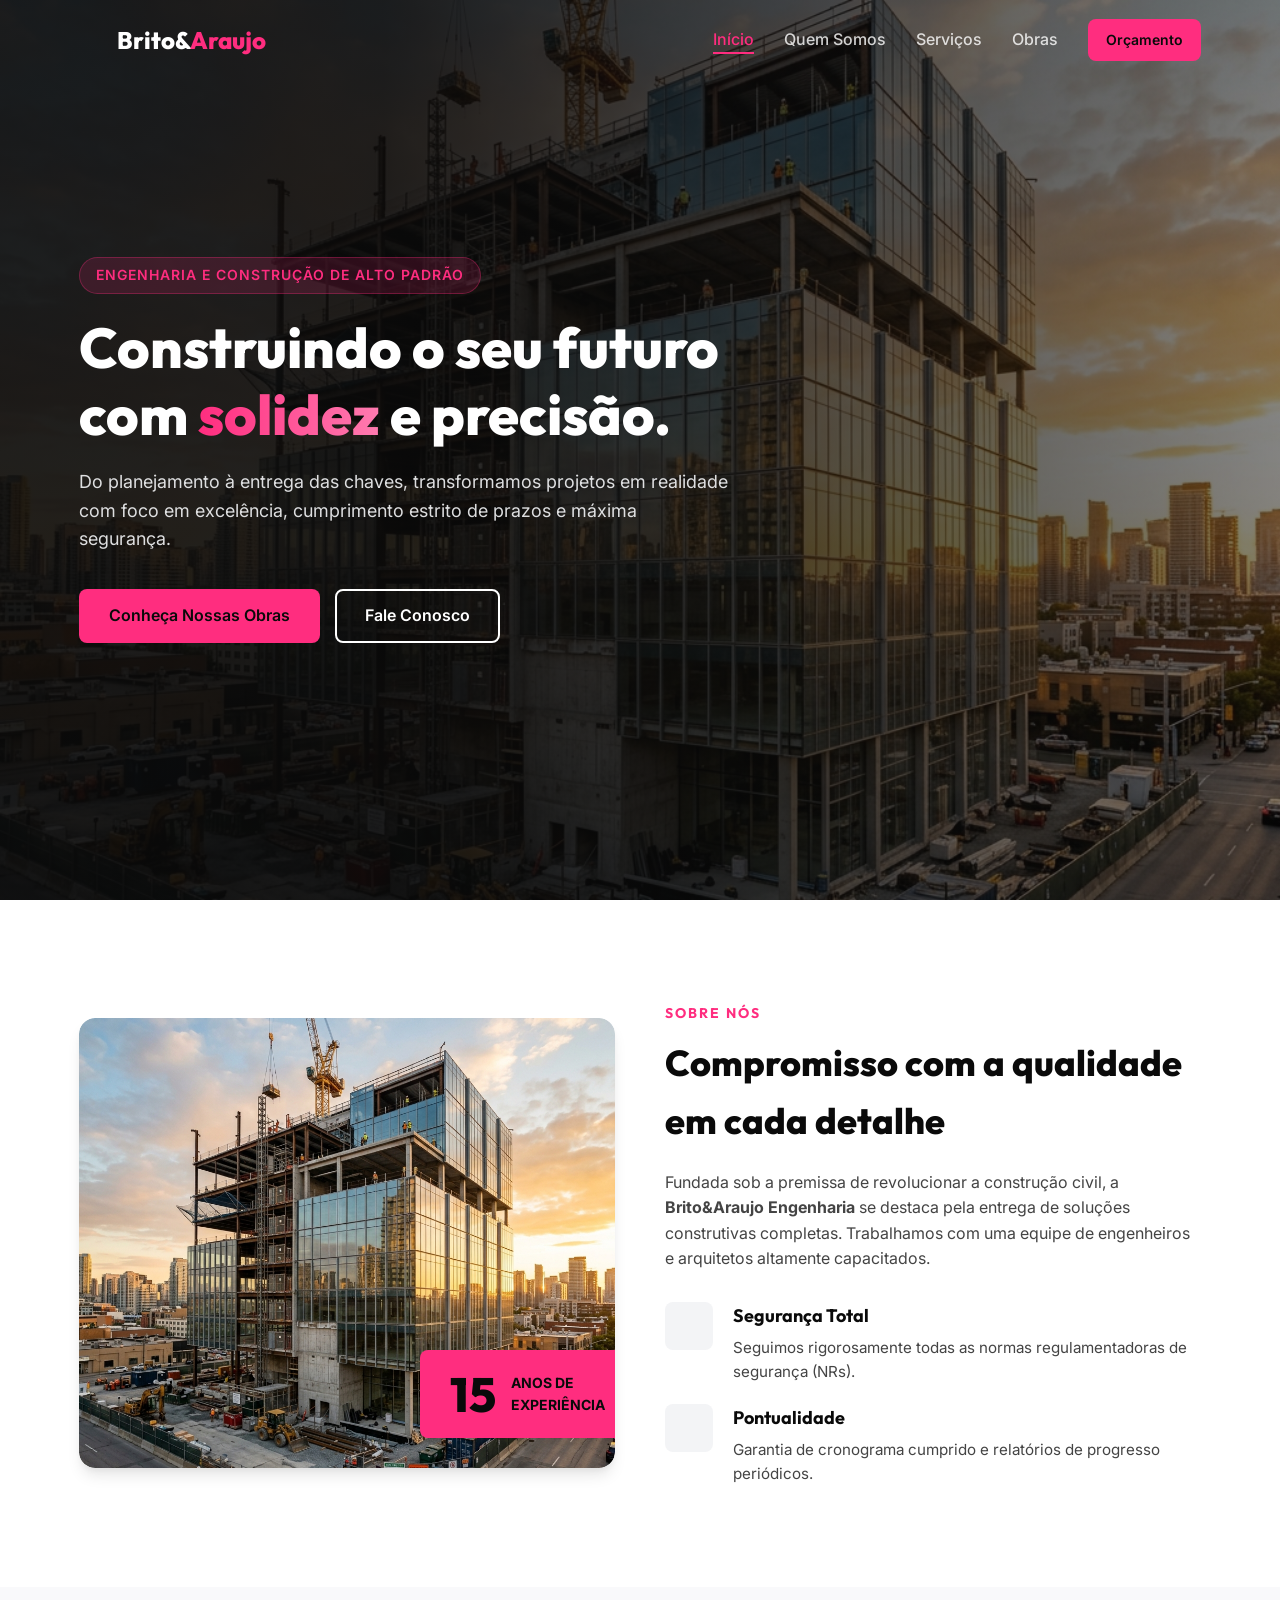
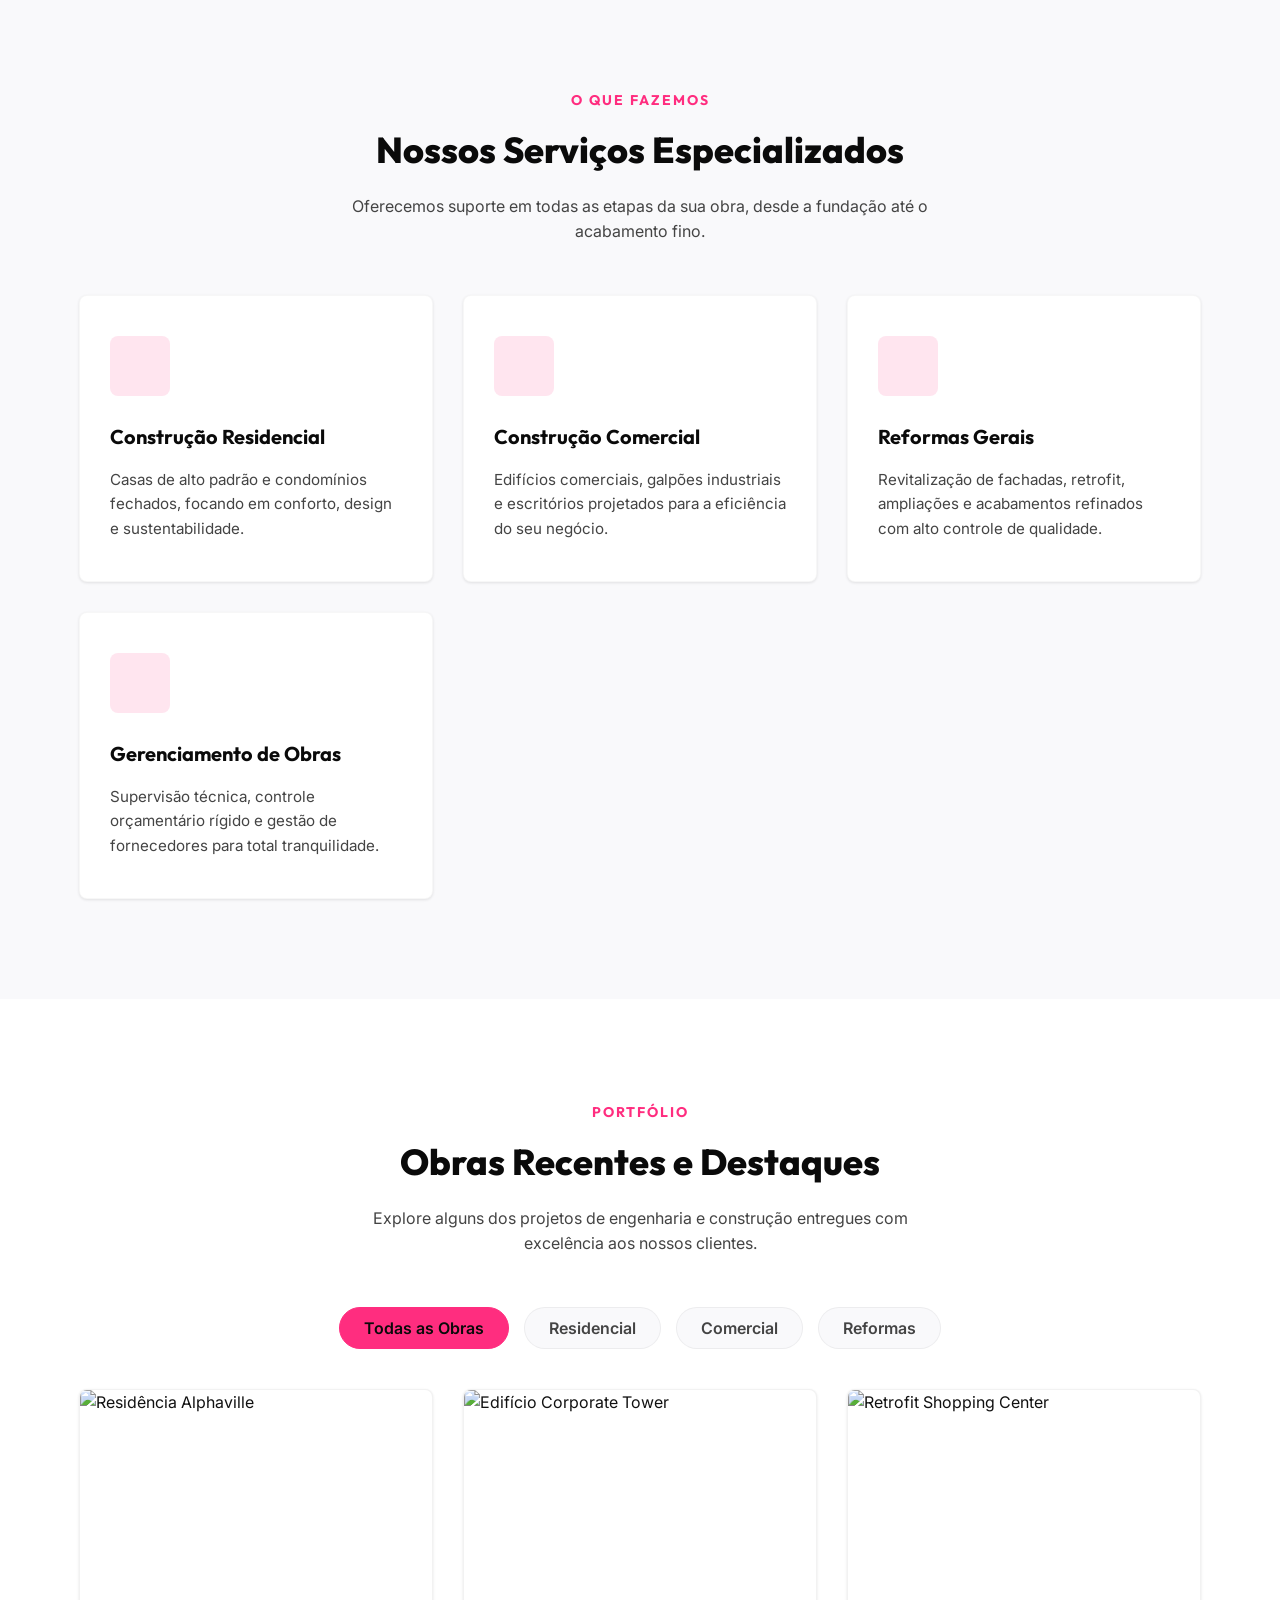
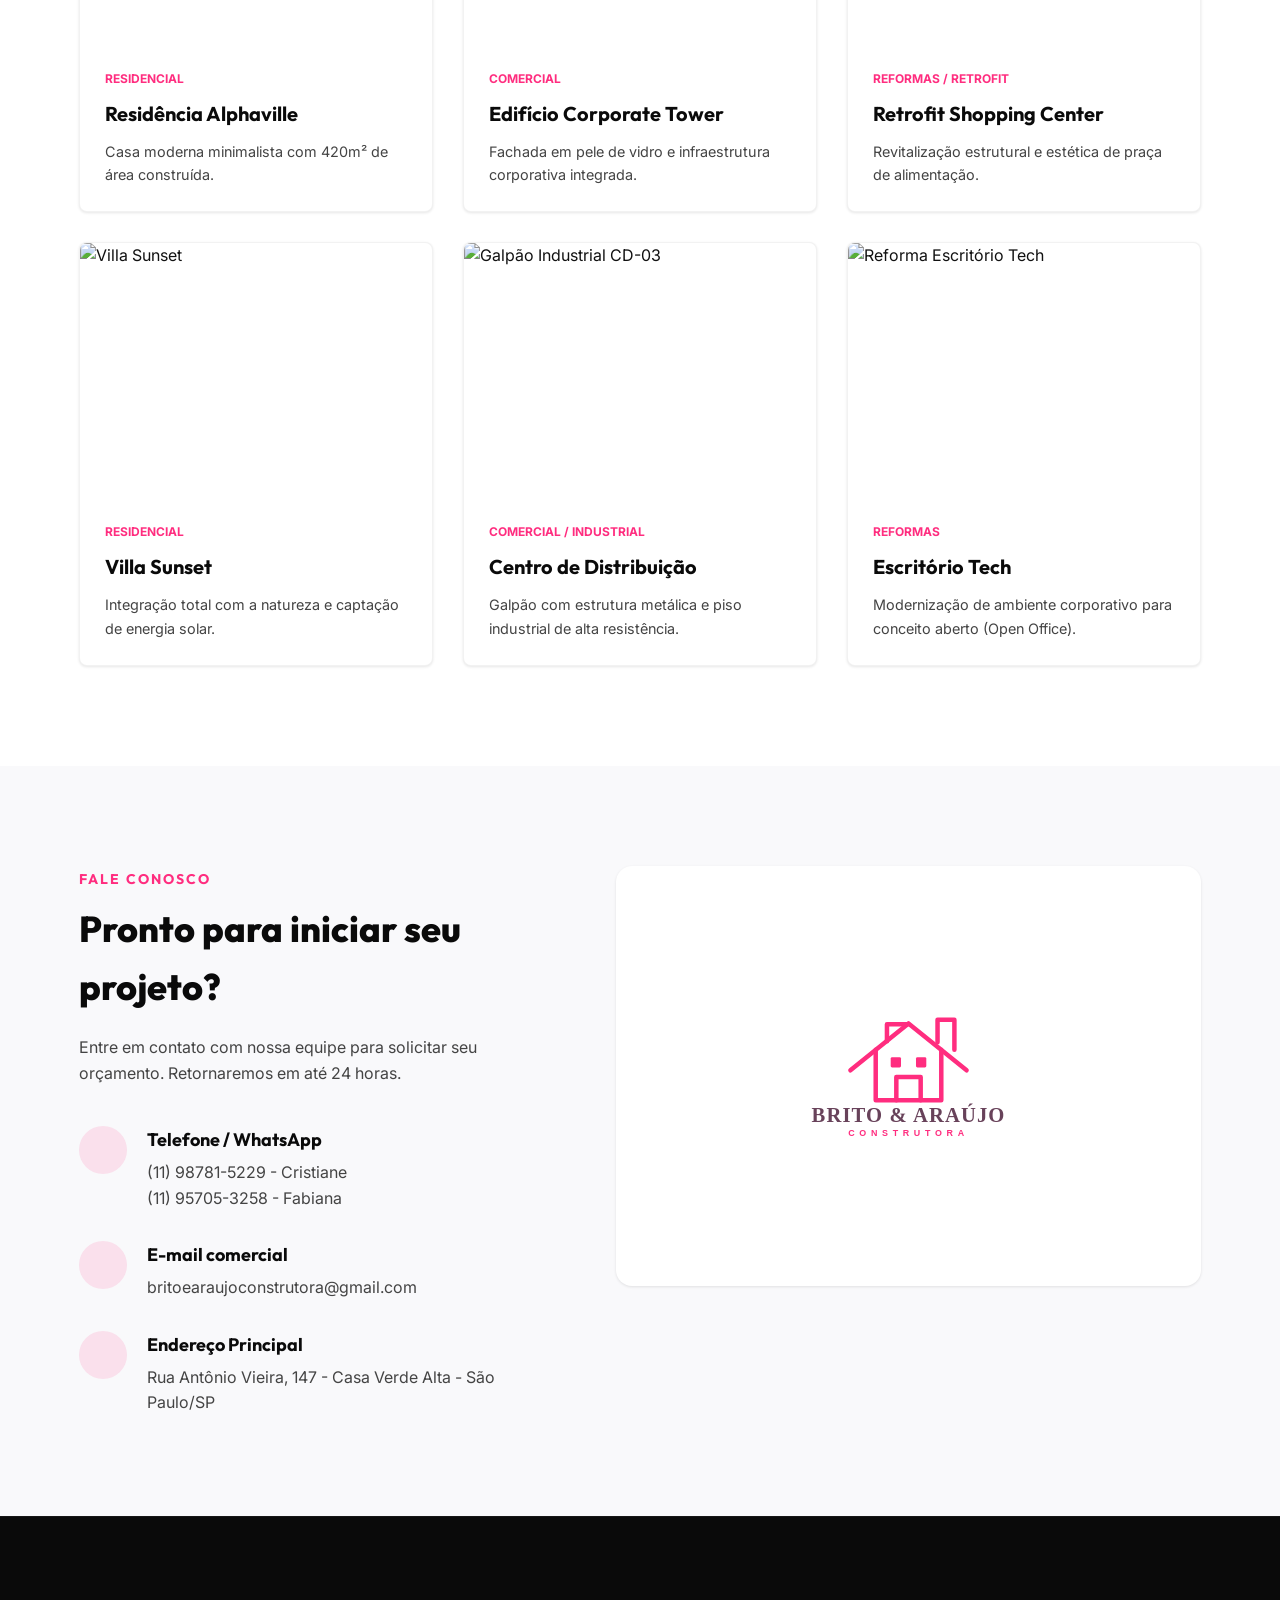
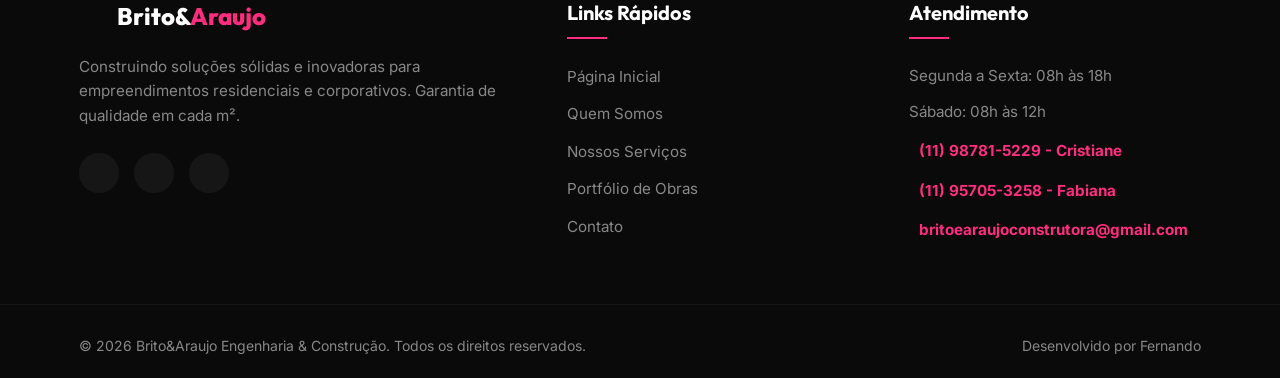
==== index.html @ 88d42aa8 "Add files via upload" ====
﻿<!DOCTYPE html>
<html lang="pt-BR">
<head>
    <meta charset="UTF-8">
    <meta name="viewport" content="width=device-width, initial-scale=1.0">
    <title>Brito&Araujo Engenharia & Construção | Projetando e Construindo o Futuro</title>
    
    <!-- Meta Tags para SEO -->
    <meta name="description" content="A Brito&Araujo Engenharia e Construção é referência em obras residenciais, comerciais e industriais. Garantimos qualidade, segurança e cumprimento de prazos. Solicite um orçamento.">
    <meta name="keywords" content="construtora, engenharia, construção civil, reformas, projetos residenciais, obras comerciais, orçamento de obras">
    <meta name="robots" content="index, follow">
    
    <!-- Google Fonts: Outfit (Títulos) e Inter (Textos) -->
    <link rel="preconnect" href="https://fonts.googleapis.com">
    <link rel="preconnect" href="https://fonts.gstatic.com" crossorigin>
    <link href="https://fonts.googleapis.com/css2?family=Inter:wght@300;400;500;600;700&family=Outfit:wght@400;500;600;700;800&display=swap" rel="stylesheet">
    
    <!-- Lucide Icons (Ícones minimalistas e modernos via CDN) -->
    <script src="https://unpkg.com/lucide@latest"></script>
    
    <!-- Link para o CSS customizado -->
    <link rel="stylesheet" href="styles.css">
</head>
<body>

    <!-- CABEÇALHO / NAVEGAÇÃO -->
    <header class="main-header" id="header">
        <div class="container header-container">
            <a href="#" class="logo">
                <i data-lucide="hard-hat" class="logo-icon"></i>
                <span>Brito&<span>Araujo</span></span>
            </a>
            
            <!-- Menu Desktop -->
            <nav class="nav-menu" id="nav-menu">
                <ul>
                    <li><a href="#inicio" class="nav-link active">Início</a></li>
                    <li><a href="#sobre" class="nav-link">Quem Somos</a></li>
                    <li><a href="#servicos" class="nav-link">Serviços</a></li>
                    <li><a href="#portfolio" class="nav-link">Obras</a></li>
                    <li><a href="#contato" class="btn btn-primary btn-sm">Orçamento</a></li>
                </ul>
            </nav>
            
            <!-- Botão do Menu Mobile (Hambúrguer) -->
            <button class="menu-toggle" id="menu-toggle" aria-label="Abrir Menu">
                <i data-lucide="menu" id="menu-icon"></i>
            </button>
        </div>
    </header>

    <main>
        
        <!-- SEÇÃO HERO (BANNER PRINCIPAL) -->
        <section class="hero-section" id="inicio">
            <div class="hero-overlay"></div>
            <div class="hero-glow"></div>
            <div class="container hero-container">
                <div class="hero-content">
                    <span class="hero-badge">Engenharia e Construção de Alto Padrão</span>
                    <h1>Construindo o seu futuro com <span>solidez</span> e precisão.</h1>
                    <p>Do planejamento à entrega das chaves, transformamos projetos em realidade com foco em excelência, cumprimento estrito de prazos e máxima segurança.</p>
                    <div class="hero-actions">
                        <a href="#portfolio" class="btn btn-primary">Conheça Nossas Obras</a>
                        <a href="#contato" class="btn btn-outline">Fale Conosco</a>
                    </div>
                </div>
            </div>
        </section>

        <!-- SEÇÃO QUEM SOMOS (SOBRE) -->
        <section class="about-section" id="sobre">
            <div class="container about-container">
                <div class="about-image-wrapper">
                    <!-- Detalhe decorativo com gradiente e borda flutuante -->
                    <div class="image-box">
                        <img src="assets/hero.png" alt="Construção Moderna da Brito&Araujo" onerror="this.src='https://images.unsplash.com/photo-1541888946425-d81bb19240f5?auto=format&fit=crop&w=800&q=80'">
                        <div class="experience-badge">
                            <span class="exp-number">15</span>
                            <span class="exp-text">Anos de<br>Experiência</span>
                        </div>
                    </div>
                </div>
                
                <div class="about-content">
                    <span class="section-subtitle">Sobre Nós</span>
                    <h2>Compromisso com a qualidade em cada detalhe</h2>
                    <p>Fundada sob a premissa de revolucionar a construção civil, a <strong>Brito&Araujo Engenharia</strong> se destaca pela entrega de soluções construtivas completas. Trabalhamos com uma equipe de engenheiros e arquitetos altamente capacitados.</p>
                    
                    <div class="about-features">
                        <div class="feature-item">
                            <div class="feature-icon">
                                <i data-lucide="shield-check"></i>
                            </div>
                            <div>
                                <h3>Segurança Total</h3>
                                <p>Seguimos rigorosamente todas as normas regulamentadoras de segurança (NRs).</p>
                            </div>
                        </div>
                        <div class="feature-item">
                            <div class="feature-icon">
                                <i data-lucide="clock"></i>
                            </div>
                            <div>
                                <h3>Pontualidade</h3>
                                <p>Garantia de cronograma cumprido e relatórios de progresso periódicos.</p>
                            </div>
                        </div>
                    </div>
                </div>
            </div>
        </section>


        <!-- SEÇÃO SERVIÇOS -->
        <section class="services-section" id="servicos">
            <div class="container">
                <div class="section-header">
                    <span class="section-subtitle">O que fazemos</span>
                    <h2>Nossos Serviços Especializados</h2>
                    <p>Oferecemos suporte em todas as etapas da sua obra, desde a fundação até o acabamento fino.</p>
                </div>
                
                <div class="services-grid">
                    <!-- Serviço 1 -->
                    <div class="service-card">
                        <div class="service-icon-box">
                            <i data-lucide="home"></i>
                        </div>
                        <h3>Construção Residencial</h3>
                        <p>Casas de alto padrão e condomínios fechados, focando em conforto, design e sustentabilidade.</p>
                    </div>
                    
                    <!-- Serviço 2 -->
                    <div class="service-card">
                        <div class="service-icon-box">
                            <i data-lucide="building-2"></i>
                        </div>
                        <h3>Construção Comercial</h3>
                        <p>Edifícios comerciais, galpões industriais e escritórios projetados para a eficiência do seu negócio.</p>
                    </div>
                    
                    <!-- Serviço 3 -->
                    <div class="service-card">
                        <div class="service-icon-box">
                            <i data-lucide="hammer"></i>
                        </div>
                        <h3>Reformas Gerais</h3>
                        <p>Revitalização de fachadas, retrofit, ampliações e acabamentos refinados com alto controle de qualidade.</p>
                    </div>
                    
                    <!-- Serviço 4 -->
                    <div class="service-card">
                        <div class="service-icon-box">
                            <i data-lucide="drafting-compass"></i>
                        </div>
                        <h3>Gerenciamento de Obras</h3>
                        <p>Supervisão técnica, controle orçamentário rígido e gestão de fornecedores para total tranquilidade.</p>
                    </div>
                </div>
            </div>
        </section>

        <!-- SEÇÃO PORTFÓLIO (GALERIA DE OBRAS) -->
        <section class="portfolio-section" id="portfolio">
            <div class="container">
                <div class="section-header">
                    <span class="section-subtitle">Portfólio</span>
                    <h2>Obras Recentes e Destaques</h2>
                    <p>Explore alguns dos projetos de engenharia e construção entregues com excelência aos nossos clientes.</p>
                </div>
                
                <!-- Filtros de Obras -->
                <div class="portfolio-filters">
                    <button class="filter-btn active" data-filter="all">Todas as Obras</button>
                    <button class="filter-btn" data-filter="residencial">Residencial</button>
                    <button class="filter-btn" data-filter="comercial">Comercial</button>
                    <button class="filter-btn" data-filter="reformas">Reformas</button>
                </div>
                
                <!-- Grid de Obras -->
                <div class="portfolio-grid">
                    <!-- Obra 1 (Residencial) -->
                    <div class="portfolio-card" data-category="residencial">
                        <div class="portfolio-img-box">
                            <img src="https://images.unsplash.com/photo-1600585154340-be6161a56a0c?auto=format&fit=crop&w=600&q=80" alt="Residência Alphaville">
                        </div>
                        <div class="portfolio-info">
                            <span class="category-tag">Residencial</span>
                            <h3>Residência Alphaville</h3>
                            <p>Casa moderna minimalista com 420m² de área construída.</p>
                        </div>
                    </div>
                    
                    <!-- Obra 2 (Comercial) -->
                    <div class="portfolio-card" data-category="comercial">
                        <div class="portfolio-img-box">
                            <img src="https://images.unsplash.com/photo-1486406146926-c627a92ad1ab?auto=format&fit=crop&w=600&q=80" alt="Edifício Corporate Tower">
                        </div>
                        <div class="portfolio-info">
                            <span class="category-tag">Comercial</span>
                            <h3>Edifício Corporate Tower</h3>
                            <p>Fachada em pele de vidro e infraestrutura corporativa integrada.</p>
                        </div>
                    </div>
                    
                    <!-- Obra 3 (Reformas) -->
                    <div class="portfolio-card" data-category="reformas">
                        <div class="portfolio-img-box">
                            <img src="https://images.unsplash.com/photo-1504307651254-35680f356dfd?auto=format&fit=crop&w=600&q=80" alt="Retrofit Shopping Center">
                        </div>
                        <div class="portfolio-info">
                            <span class="category-tag">Reformas / Retrofit</span>
                            <h3>Retrofit Shopping Center</h3>
                            <p>Revitalização estrutural e estética de praça de alimentação.</p>
                        </div>
                    </div>
                    
                    <!-- Obra 4 (Residencial) -->
                    <div class="portfolio-card" data-category="residencial">
                        <div class="portfolio-img-box">
                            <img src="https://images.unsplash.com/photo-1600607687939-ce8a6c25118c?auto=format&fit=crop&w=600&q=80" alt="Villa Sunset">
                        </div>
                        <div class="portfolio-info">
                            <span class="category-tag">Residencial</span>
                            <h3>Villa Sunset</h3>
                            <p>Integração total com a natureza e captação de energia solar.</p>
                        </div>
                    </div>
                    
                    <!-- Obra 5 (Comercial) -->
                    <div class="portfolio-card" data-category="comercial">
                        <div class="portfolio-img-box">
                            <img src="https://images.unsplash.com/photo-1590674899484-d5640e854abe?auto=format&fit=crop&w=600&q=80" alt="Galpão Industrial CD-03">
                        </div>
                        <div class="portfolio-info">
                            <span class="category-tag">Comercial / Industrial</span>
                            <h3>Centro de Distribuição</h3>
                            <p>Galpão com estrutura metálica e piso industrial de alta resistência.</p>
                        </div>
                    </div>
                    
                    <!-- Obra 6 (Reformas) -->
                    <div class="portfolio-card" data-category="reformas">
                        <div class="portfolio-img-box">
                            <img src="https://images.unsplash.com/photo-1581094288338-2314dddb7ecc?auto=format&fit=crop&w=600&q=80" alt="Reforma Escritório Tech">
                        </div>
                        <div class="portfolio-info">
                            <span class="category-tag">Reformas</span>
                            <h3>Escritório Tech</h3>
                            <p>Modernização de ambiente corporativo para conceito aberto (Open Office).</p>
                        </div>
                    </div>
                </div>
            </div>
        </section>
        <!-- SEÇÃO ORÇAMENTO / CONTATO -->
        <section class="contact-section" id="contato">
            <div class="container contact-container">
                <div class="contact-info-panel">
                    <span class="section-subtitle">Fale Conosco</span>
                    <h2>Pronto para iniciar seu projeto?</h2>
                    <p>Entre em contato com nossa equipe para solicitar seu orçamento. Retornaremos em até 24 horas.</p>
                    
                    <div class="contact-details">
                        <div class="contact-detail-item">
                            <div class="detail-icon"><i data-lucide="phone"></i></div>
                            <div>
                                <h4>Telefone / WhatsApp</h4>
                                <p>(11) 98781-5229 - Cristiane<br>(11) 95705-3258 - Fabiana</p>
                            </div>
                        </div>
                        <div class="contact-detail-item">
                            <div class="detail-icon"><i data-lucide="mail"></i></div>
                            <div>
                                <h4>E-mail comercial</h4>
                                <p>britoearaujoconstrutora@gmail.com</p>
                            </div>
                        </div>
                        <div class="contact-detail-item">
                            <div class="detail-icon"><i data-lucide="map-pin"></i></div>
                            <div>
                                <h4>Endereço Principal</h4>
                                <p>Rua Antônio Vieira, 147 - Casa Verde Alta - São Paulo/SP</p>
                            </div>
                        </div>
                    </div>
                </div>
                <div class="contact-logo-panel">
                    <img src="assets/logo-brito-araujo.svg" alt="Logo Brito & Araújo Construtora">
                </div>
            </div>
        </section>
        
    </main>

    <!-- RODAPÉ (FOOTER) -->
    <footer class="main-footer">
        <div class="container footer-grid">
            <div class="footer-col brand-col">
                <a href="#" class="logo">
                    <i data-lucide="hard-hat" class="logo-icon"></i>
                    <span>Brito&<span>Araujo</span></span>
                </a>
                <p>Construindo soluções sólidas e inovadoras para empreendimentos residenciais e corporativos. Garantia de qualidade em cada m².</p>
                <div class="social-links">
                    <a href="#" aria-label="Facebook"><i data-lucide="facebook"></i></a>
                    <a href="#" aria-label="Instagram"><i data-lucide="instagram"></i></a>
                    <a href="#" aria-label="Linkedin"><i data-lucide="linkedin"></i></a>
                </div>
            </div>
            
            <div class="footer-col links-col">
                <h3>Links Rápidos</h3>
                <ul>
                    <li><a href="#inicio">Página Inicial</a></li>
                    <li><a href="#sobre">Quem Somos</a></li>
                    <li><a href="#servicos">Nossos Serviços</a></li>
                    <li><a href="#portfolio">Portfólio de Obras</a></li>
                    <li><a href="#contato">Contato</a></li>
                </ul>
            </div>
            
            <div class="footer-col contact-col">
                <h3>Atendimento</h3>
                <p>Segunda a Sexta: 08h às 18h</p>
                <p>Sábado: 08h às 12h</p>
                <p class="highlight-info"><i data-lucide="phone"></i> (11) 98781-5229 - Cristiane</p>
                <p class="highlight-info"><i data-lucide="phone"></i> (11) 95705-3258 - Fabiana</p>
                <p class="highlight-info"><i data-lucide="mail"></i> britoearaujoconstrutora@gmail.com</p>
            </div>
        </div>
        
        <div class="footer-bottom">
            <div class="container bottom-container">
                <p>&copy; 2026 Brito&Araujo Engenharia & Construção. Todos os direitos reservados.</p>
                <p>Desenvolvido por Fernando</p>
            </div>
        </div>
    </footer>

    <!-- Notificação Flutuante (Toast) para envio do formulário -->
    <div id="toast" class="toast">
        <div class="toast-content">
            <i data-lucide="check-circle" class="toast-icon"></i>
            <div class="toast-message">
                <h4>Solicitação Enviada!</h4>
                <p>Retornaremos o contato em breve.</p>
            </div>
        </div>
    </div>

    <!-- Inicialização dos ícones do Lucide no final do arquivo -->
    <script>
        lucide.createIcons();
    </script>
    <script src="script.js"></script>
</body>
</html>
---- styles.css ----
﻿/* ==========================================
   VARIABLES & DESIGN SYSTEM
   ========================================== */
:root {
    /* Color Palette - Pink and Black Theme */
    --primary: #ff2d7f; /* Pink */
    --primary-hover: #db2777;
    --primary-light: rgba(255, 45, 127, 0.12);
    
    --secondary: #000000; /* Black */
    --secondary-hover: #1c1c1c;
    --secondary-light: #f3f4f6;
    
    --dark-bg: #0a0a0a; /* Pitch Black */
    --dark-card: #121212;
    --light-bg: #f9f9fb;
    --white: #ffffff;
    
    /* Text Colors */
    --text-primary: #111111;
    --text-secondary: #444444;
    --text-muted: #888888;
    --text-light: #f3f4f6;
    
    /* Fonts */
    --font-heading: 'Outfit', sans-serif;
    --font-body: 'Inter', sans-serif;
    
    /* Box Shadows */
    --shadow-sm: 0 1px 3px rgba(0,0,0,0.1);
    --shadow-md: 0 4px 6px -1px rgba(0,0,0,0.1), 0 2px 4px -1px rgba(0,0,0,0.06);
    --shadow-lg: 0 10px 15px -3px rgba(0,0,0,0.1), 0 4px 6px -2px rgba(0,0,0,0.05);
    --shadow-primary: 0 10px 15px -3px rgba(255, 45, 127, 0.3);
    
    /* Transitions */
    --transition: all 0.3s cubic-bezier(0.4, 0, 0.2, 1);
    --border-radius: 8px;
    --border-radius-lg: 16px;
}

/* ==========================================
   BASE & RESET
   ========================================== */
* {
    margin: 0;
    padding: 0;
    box-sizing: border-box;
}

html {
    scroll-behavior: smooth;
    font-size: 16px;
}

body {
    font-family: var(--font-body);
    background-color: var(--white);
    color: var(--text-primary);
    line-height: 1.6;
    overflow-x: hidden;
}

img {
    max-width: 100%;
    height: auto;
    display: block;
}

a {
    text-decoration: none;
    color: inherit;
    transition: var(--transition);
}

ul {
    list-style: none;
}

input, select, textarea, button {
    font-family: inherit;
    font-size: inherit;
    outline: none;
}

/* Scrollbar Customizada */
::-webkit-scrollbar {
    width: 10px;
}
::-webkit-scrollbar-track {
    background: var(--light-bg);
}
::-webkit-scrollbar-thumb {
    background: var(--text-muted);
    border-radius: 5px;
}
::-webkit-scrollbar-thumb:hover {
    background: var(--text-secondary);
}

/* ==========================================
   LAYOUT CONTAINERS & UTILITIES
   ========================================== */
.container {
    width: 90%;
    max-width: 1200px;
    margin: 0 auto;
    padding: 0 15px;
}

.section-header {
    text-align: center;
    max-width: 600px;
    margin: 0 auto 50px auto;
}

.section-subtitle {
    display: inline-block;
    color: var(--primary);
    text-transform: uppercase;
    font-weight: 700;
    font-size: 0.875rem;
    letter-spacing: 2px;
    margin-bottom: 10px;
    font-family: var(--font-heading);
}

h2 {
    font-family: var(--font-heading);
    font-size: 2.25rem;
    color: var(--dark-bg);
    margin-bottom: 15px;
    font-weight: 800;
}

.section-header p {
    color: var(--text-secondary);
}

/* ==========================================
   BUTTONS
   ========================================== */
.btn {
    display: inline-flex;
    align-items: center;
    justify-content: center;
    gap: 8px;
    padding: 12px 28px;
    font-weight: 600;
    border-radius: var(--border-radius);
    cursor: pointer;
    transition: var(--transition);
    border: 2px solid transparent;
}

.btn-sm {
    padding: 8px 16px;
    font-size: 0.875rem;
}

.btn-primary {
    background-color: var(--primary);
    color: var(--dark-bg);
}

.btn-primary:hover {
    background-color: var(--primary-hover);
    transform: translateY(-2px);
    box-shadow: var(--shadow-primary);
}

.btn-outline {
    background-color: transparent;
    color: var(--white);
    border-color: var(--white);
}

.btn-outline:hover {
    background-color: var(--white);
    color: var(--dark-bg);
    transform: translateY(-2px);
}

.btn-block {
    display: flex;
    width: 100%;
}

/* ==========================================
   HEADER / NAVIGATION
   ========================================== */
.main-header {
    position: fixed;
    top: 0;
    left: 0;
    width: 100%;
    height: 80px;
    background-color: transparent;
    display: flex;
    align-items: center;
    z-index: 1000;
    transition: var(--transition);
}

.main-header.scrolled {
    background-color: rgba(10, 10, 10, 0.95);
    backdrop-filter: blur(8px);
    height: 70px;
    box-shadow: var(--shadow-md);
    border-bottom: 1px solid rgba(255, 255, 255, 0.05);
}

.header-container {
    display: flex;
    justify-content: space-between;
    align-items: center;
}

.logo {
    display: flex;
    align-items: center;
    gap: 10px;
    font-family: var(--font-heading);
    font-size: 1.5rem;
    font-weight: 800;
    color: var(--white);
}

.logo-icon {
    color: var(--primary);
    width: 28px;
    height: 28px;
}

.logo span span {
    color: var(--primary);
}

.nav-menu ul {
    display: flex;
    align-items: center;
    gap: 30px;
}

.nav-link {
    color: rgba(255, 255, 255, 0.8);
    font-weight: 500;
    position: relative;
    padding: 5px 0;
}

.nav-link:hover, .nav-link.active {
    color: var(--primary);
}

.nav-link::after {
    content: '';
    position: absolute;
    bottom: 0;
    left: 0;
    width: 0;
    height: 2px;
    background-color: var(--primary);
    transition: var(--transition);
}

.nav-link:hover::after, .nav-link.active::after {
    width: 100%;
}

.menu-toggle {
    display: none;
    background: none;
    border: none;
    color: var(--white);
    cursor: pointer;
    font-size: 1.5rem;
}

/* ==========================================
   HERO SECTION
   ========================================== */
.hero-section {
    position: relative;
    height: 100vh;
    min-height: 600px;
    background-image: url('assets/hero.png');
    background-size: cover;
    background-position: center;
    background-repeat: no-repeat;
    display: flex;
    align-items: center;
    color: var(--white);
}

/* Fallback Caso Imagem não carregue */
.hero-section::before {
    content: '';
    position: absolute;
    top: 0; left: 0; width: 100%; height: 100%;
    background: linear-gradient(135deg, #0a0a0a 0%, #300216 100%);
    z-index: -2;
}

.hero-overlay {
    position: absolute;
    top: 0;
    left: 0;
    width: 100%;
    height: 100%;
    background: linear-gradient(to right, rgba(10, 10, 10, 0.9) 30%, rgba(10, 10, 10, 0.5) 100%);
    z-index: 1;
}

.hero-glow {
    position: absolute;
    top: 0;
    left: 0;
    width: 100%;
    height: 100%;
    background: radial-gradient(circle 450px at var(--mouse-x, 50%) var(--mouse-y, 50%), rgba(255, 45, 127, 0.22) 0%, rgba(255, 45, 127, 0.06) 50%, transparent 100%);
    z-index: 1;
    pointer-events: none;
    opacity: 0;
    transition: opacity 0.5s ease;
}

.hero-section:hover .hero-glow {
    opacity: 1;
}

.hero-container {
    position: relative;
    z-index: 2;
}

.hero-content {
    max-width: 650px;
}

.hero-badge {
    display: inline-block;
    padding: 6px 16px;
    background-color: rgba(255, 45, 127, 0.15);
    border: 1px solid rgba(255, 45, 127, 0.3);
    color: var(--primary);
    border-radius: 50px;
    font-size: 0.875rem;
    font-weight: 600;
    margin-bottom: 20px;
    text-transform: uppercase;
    letter-spacing: 1px;
}

.hero-content h1 {
    font-family: var(--font-heading);
    font-size: 3.5rem;
    font-weight: 800;
    line-height: 1.2;
    margin-bottom: 20px;
}

.hero-content h1 span {
    color: var(--primary);
    background: linear-gradient(to right, var(--primary), #ff7bb0);
    -webkit-background-clip: text;
    -webkit-text-fill-color: transparent;
}

.hero-content p {
    font-size: 1.125rem;
    color: var(--text-light);
    margin-bottom: 35px;
    opacity: 0.9;
}

.hero-actions {
    display: flex;
    gap: 15px;
}

/* ==========================================
   ABOUT SECTION
   ========================================== */
.about-section {
    padding: 100px 0;
    background-color: var(--white);
}

.about-container {
    display: grid;
    grid-template-columns: 1fr 1fr;
    gap: 50px;
    align-items: center;
}

.about-image-wrapper {
    position: relative;
}

.image-box {
    position: relative;
    border-radius: var(--border-radius-lg);
    overflow: hidden;
    box-shadow: var(--shadow-lg);
}

.image-box::after {
    content: '';
    position: absolute;
    inset: 0;
    border: 3px solid var(--primary);
    border-radius: var(--border-radius-lg);
    transform: translate(15px, 15px);
    z-index: -1;
    transition: var(--transition);
}

.image-box img {
    border-radius: var(--border-radius-lg);
    width: 100%;
    height: 450px;
    object-fit: cover;
    transition: var(--transition);
}

.image-box:hover img {
    transform: scale(1.03);
}

.experience-badge {
    position: absolute;
    bottom: 30px;
    right: -20px;
    background-color: var(--primary);
    color: var(--dark-bg);
    padding: 20px 30px;
    border-radius: var(--border-radius);
    box-shadow: var(--shadow-lg);
    display: flex;
    align-items: center;
    gap: 15px;
}

.exp-number {
    font-family: var(--font-heading);
    font-size: 3rem;
    font-weight: 800;
    line-height: 1;
}

.exp-text {
    font-weight: 700;
    font-size: 0.875rem;
    text-transform: uppercase;
}

.about-content h2 {
    margin-bottom: 20px;
}

.about-content p {
    color: var(--text-secondary);
    margin-bottom: 30px;
}

.about-features {
    display: flex;
    flex-direction: column;
    gap: 20px;
}

.feature-item {
    display: flex;
    gap: 20px;
    align-items: flex-start;
}

.feature-icon {
    display: flex;
    align-items: center;
    justify-content: center;
    width: 48px;
    height: 48px;
    border-radius: var(--border-radius);
    background-color: var(--secondary-light);
    color: var(--secondary);
    flex-shrink: 0;
}

.feature-icon i {
    width: 24px;
    height: 24px;
}

.feature-item h3 {
    font-family: var(--font-heading);
    font-size: 1.125rem;
    font-weight: 700;
    margin-bottom: 5px;
    color: var(--dark-bg);
}

.feature-item p {
    font-size: 0.95rem;
    margin-bottom: 0;
}


/* ==========================================
   SERVICES SECTION
   ========================================== */
.services-section {
    padding: 100px 0;
    background-color: var(--light-bg);
}

.services-grid {
    display: grid;
    grid-template-columns: repeat(auto-fit, minmax(260px, 1fr));
    gap: 30px;
}

.service-card {
    background-color: var(--white);
    border-radius: var(--border-radius);
    padding: 40px 30px;
    box-shadow: var(--shadow-sm);
    border: 1px solid rgba(0,0,0,0.03);
    transition: var(--transition);
}

.service-card:hover {
    transform: translateY(-8px);
    box-shadow: var(--shadow-lg);
    border-color: rgba(255, 45, 127, 0.2);
}

.service-icon-box {
    display: inline-flex;
    align-items: center;
    justify-content: center;
    width: 60px;
    height: 60px;
    border-radius: var(--border-radius);
    background-color: var(--primary-light);
    color: var(--primary);
    margin-bottom: 25px;
    transition: var(--transition);
}

.service-card:hover .service-icon-box {
    background-color: var(--primary);
    color: var(--dark-bg);
}

.service-icon-box i {
    width: 28px;
    height: 28px;
}

.service-card h3 {
    font-family: var(--font-heading);
    font-size: 1.25rem;
    font-weight: 700;
    color: var(--dark-bg);
    margin-bottom: 15px;
}

.service-card p {
    color: var(--text-secondary);
    font-size: 0.95rem;
}

/* ==========================================
   PORTFOLIO SECTION (OBRAS)
   ========================================== */
.portfolio-section {
    padding: 100px 0;
    background-color: var(--white);
}

.portfolio-filters {
    display: flex;
    justify-content: center;
    gap: 15px;
    margin-bottom: 40px;
    flex-wrap: wrap;
}

.filter-btn {
    background-color: var(--light-bg);
    border: 1px solid rgba(0,0,0,0.05);
    padding: 10px 24px;
    border-radius: 50px;
    font-weight: 600;
    cursor: pointer;
    color: var(--text-secondary);
    transition: var(--transition);
}

.filter-btn:hover, .filter-btn.active {
    background-color: var(--primary);
    color: var(--dark-bg);
    border-color: var(--primary);
}

.portfolio-grid {
    display: grid;
    grid-template-columns: repeat(3, 1fr);
    gap: 30px;
}

.portfolio-card {
    background-color: var(--white);
    border-radius: var(--border-radius);
    overflow: hidden;
    box-shadow: var(--shadow-sm);
    border: 1px solid rgba(0,0,0,0.05);
    transition: var(--transition);
}

.portfolio-card.hide {
    display: none;
}

.portfolio-img-box {
    position: relative;
    overflow: hidden;
    height: 250px;
}

.portfolio-img-box img {
    width: 100%;
    height: 100%;
    object-fit: cover;
    transition: transform 0.5s ease;
}

.portfolio-card:hover .portfolio-img-box img {
    transform: scale(1.08);
}

.portfolio-info {
    padding: 25px;
}

.category-tag {
    display: inline-block;
    font-size: 0.75rem;
    font-weight: 700;
    text-transform: uppercase;
    color: var(--primary);
    margin-bottom: 10px;
}

.portfolio-info h3 {
    font-family: var(--font-heading);
    font-size: 1.25rem;
    font-weight: 700;
    color: var(--dark-bg);
    margin-bottom: 10px;
}

.portfolio-info p {
    color: var(--text-secondary);
    font-size: 0.9rem;
}

/* ==========================================
   CONTACT SECTION (ORÇAMENTO)
   ========================================== */
.contact-section {
    padding: 100px 0;
    background-color: var(--light-bg);
}

.contact-container {
    display: grid;
    grid-template-columns: 1fr 1.2fr;
    gap: 50px;
    align-items: start;
}

.contact-info-panel {
    padding-right: 20px;
}

.contact-info-panel h2 {
    margin-bottom: 20px;
}

.contact-info-panel p {
    color: var(--text-secondary);
    margin-bottom: 40px;
}

.contact-details {
    display: flex;
    flex-direction: column;
    gap: 30px;
}

.contact-detail-item {
    display: flex;
    gap: 20px;
    align-items: flex-start;
}

.detail-icon {
    display: flex;
    align-items: center;
    justify-content: center;
    width: 48px;
    height: 48px;
    border-radius: 50%;
    background-color: var(--primary-light);
    color: var(--primary);
    flex-shrink: 0;
}

.detail-icon i {
    width: 22px;
    height: 22px;
}

.contact-detail-item h4 {
    font-family: var(--font-heading);
    font-size: 1.125rem;
    font-weight: 700;
    color: var(--dark-bg);
    margin-bottom: 5px;
}

.contact-detail-item p {
    margin-bottom: 0;
}

.contact-logo-panel {
    min-height: 420px;
    display: flex;
    align-items: center;
    justify-content: center;
    background-color: var(--white);
    border-radius: var(--border-radius-lg);
    box-shadow: var(--shadow-sm);
    padding: 48px;
}

.contact-logo-panel img {
    width: min(100%, 460px);
    height: auto;
    object-fit: contain;
}

/* ==========================================
   FOOTER (RODAPÉ)
   ========================================== */
.main-footer {
    background-color: var(--dark-bg);
    color: var(--white);
    padding: 80px 0 20px 0;
    border-top: 1px solid rgba(255, 255, 255, 0.05);
}

.footer-grid {
    display: grid;
    grid-template-columns: 1.5fr 1fr 1fr;
    gap: 50px;
    margin-bottom: 50px;
}

.brand-col .logo {
    margin-bottom: 20px;
}

.brand-col p {
    color: var(--text-muted);
    margin-bottom: 25px;
    font-size: 0.95rem;
}

.social-links {
    display: flex;
    gap: 15px;
}

.social-links a {
    display: flex;
    align-items: center;
    justify-content: center;
    width: 40px;
    height: 40px;
    border-radius: 50%;
    background-color: rgba(255, 255, 255, 0.05);
    color: var(--white);
}

.social-links a:hover {
    background-color: var(--primary);
    color: var(--dark-bg);
    transform: translateY(-3px);
}

.footer-col h3 {
    font-family: var(--font-heading);
    font-size: 1.25rem;
    font-weight: 700;
    margin-bottom: 25px;
    position: relative;
    padding-bottom: 10px;
}

.footer-col h3::after {
    content: '';
    position: absolute;
    bottom: 0;
    left: 0;
    width: 40px;
    height: 2px;
    background-color: var(--primary);
}

.links-col ul {
    display: flex;
    flex-direction: column;
    gap: 12px;
}

.links-col a {
    color: var(--text-muted);
    font-size: 0.95rem;
}

.links-col a:hover {
    color: var(--primary);
    padding-left: 5px;
}

.contact-col p {
    color: var(--text-muted);
    margin-bottom: 12px;
    font-size: 0.95rem;
}

.highlight-info {
    display: flex;
    align-items: center;
    gap: 10px;
    font-size: 1.25rem;
    font-weight: 700;
    color: var(--primary) !important;
    margin-top: 15px;
}

.footer-bottom {
    border-top: 1px solid rgba(255, 255, 255, 0.05);
    padding-top: 30px;
    font-size: 0.875rem;
    color: var(--text-muted);
}

.bottom-container {
    display: flex;
    justify-content: space-between;
    align-items: center;
    flex-wrap: wrap;
    gap: 15px;
}

/* ==========================================
   TOAST NOTIFICATION
   ========================================== */
.toast {
    position: fixed;
    bottom: 30px;
    right: -350px; /* Escondido por padrão */
    background-color: var(--white);
    color: var(--dark-bg);
    border-left: 5px solid #10b981; /* Verde Sucesso */
    box-shadow: var(--shadow-lg);
    border-radius: var(--border-radius);
    padding: 20px;
    z-index: 10000;
    transition: right 0.5s cubic-bezier(0.175, 0.885, 0.32, 1.275);
    width: 320px;
}

.toast.show {
    right: 30px;
}

.toast-content {
    display: flex;
    gap: 15px;
    align-items: start;
}

.toast-icon {
    color: #10b981;
    width: 24px;
    height: 24px;
    flex-shrink: 0;
}

.toast-message h4 {
    font-family: var(--font-heading);
    font-size: 1rem;
    font-weight: 700;
    margin-bottom: 5px;
}

.toast-message p {
    font-size: 0.875rem;
    color: var(--text-secondary);
}

/* ==========================================
   RESPONSIVE DESIGN (MEDIA QUERIES)
   ========================================== */

/* Telas até 992px (Tablets e Laptops menores) */
@media (max-width: 992px) {
    h2 {
        font-size: 1.85rem;
    }
    .about-container {
        grid-template-columns: 1fr;
        gap: 40px;
    }
    .about-image-wrapper {
        order: 2;
    }
    .image-box img {
        height: 350px;
    }
    .portfolio-grid {
        grid-template-columns: repeat(2, 1fr);
    }
    .contact-container {
        grid-template-columns: 1fr;
        gap: 40px;
    }
    .contact-logo-panel {
        min-height: 280px;
        padding: 32px;
    }
    .contact-logo-panel img {
        width: min(100%, 340px);
    }
    .footer-grid {
        grid-template-columns: 1fr 1fr;
        gap: 30px;
    }
    .brand-col {
        grid-column: span 2;
    }
}

/* Telas até 768px (Mobile) */
@media (max-width: 768px) {
    .menu-toggle {
        display: block;
    }
    
    .nav-menu {
        position: fixed;
        top: 80px;
        left: -100%;
        width: 100%;
        height: calc(100vh - 80px);
        background-color: var(--dark-bg);
        transition: var(--transition);
        z-index: 999;
    }
    
    .nav-menu.active {
        left: 0;
    }
    
    .nav-menu ul {
        flex-direction: column;
        padding: 50px 30px;
        align-items: stretch;
        gap: 20px;
        text-align: center;
    }
    
    .nav-link {
        display: block;
        font-size: 1.25rem;
        padding: 10px 0;
    }
    
    .hero-content h1 {
        font-size: 2.5rem;
    }
    

    .portfolio-grid {
        grid-template-columns: 1fr;
    }
    
    .form-grid {
        grid-template-columns: 1fr;
        gap: 0;
    }
.footer-grid {
        grid-template-columns: 1fr;
    }
    
    .brand-col {
        grid-column: span 1;
    }
    
    .bottom-container {
        flex-direction: column;
        text-align: center;
    }
}
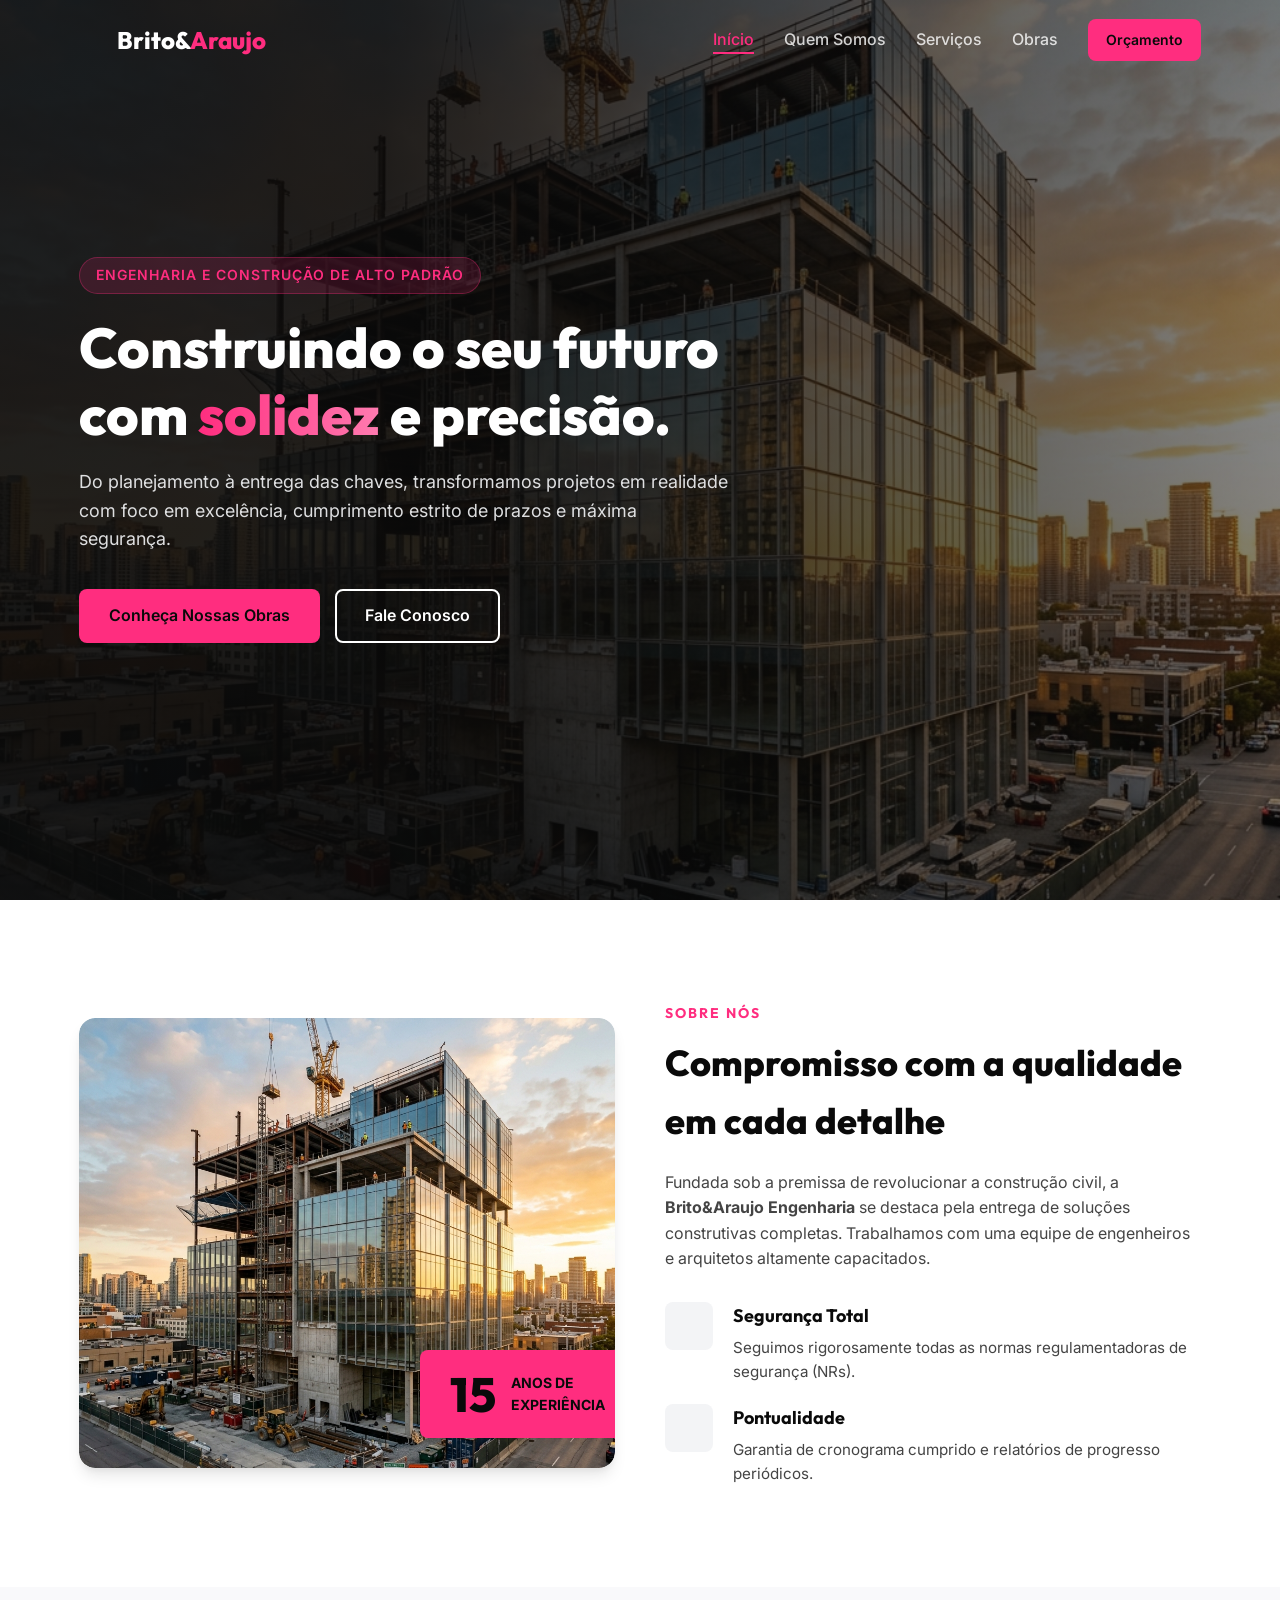
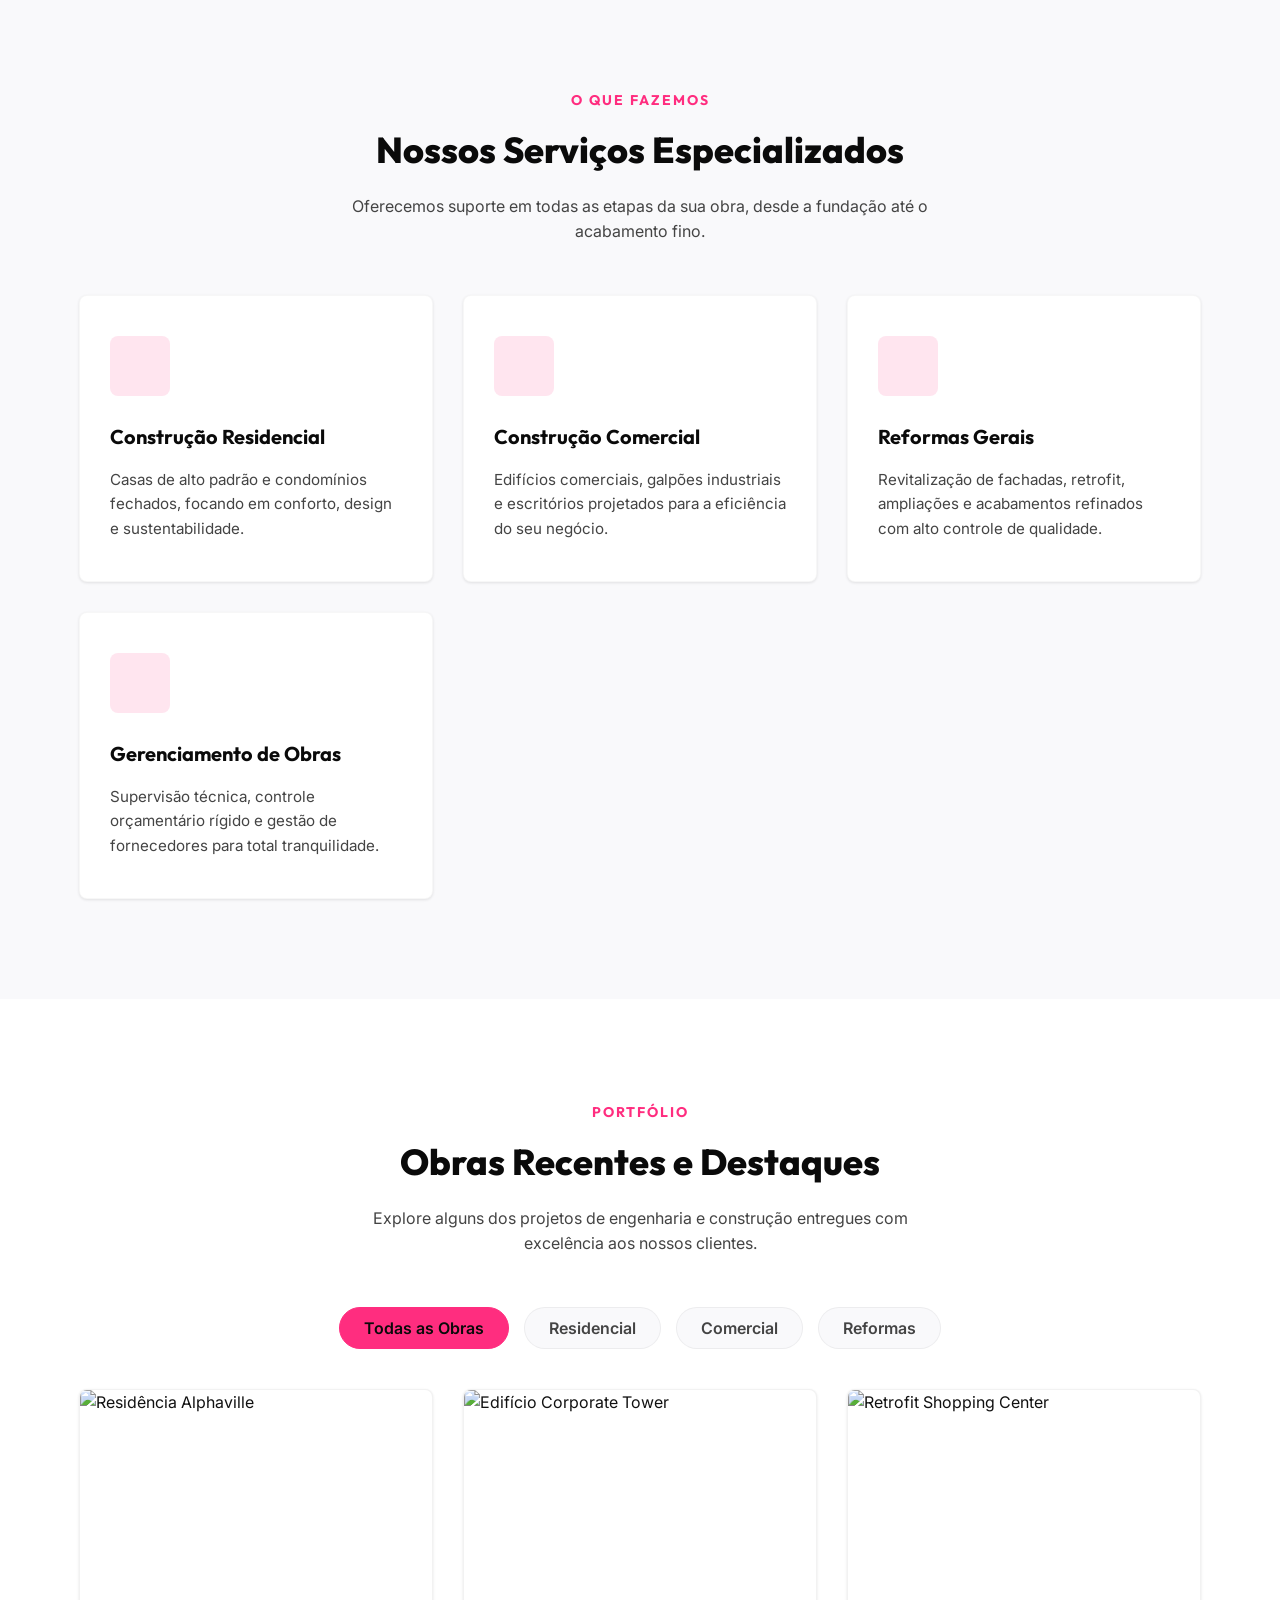
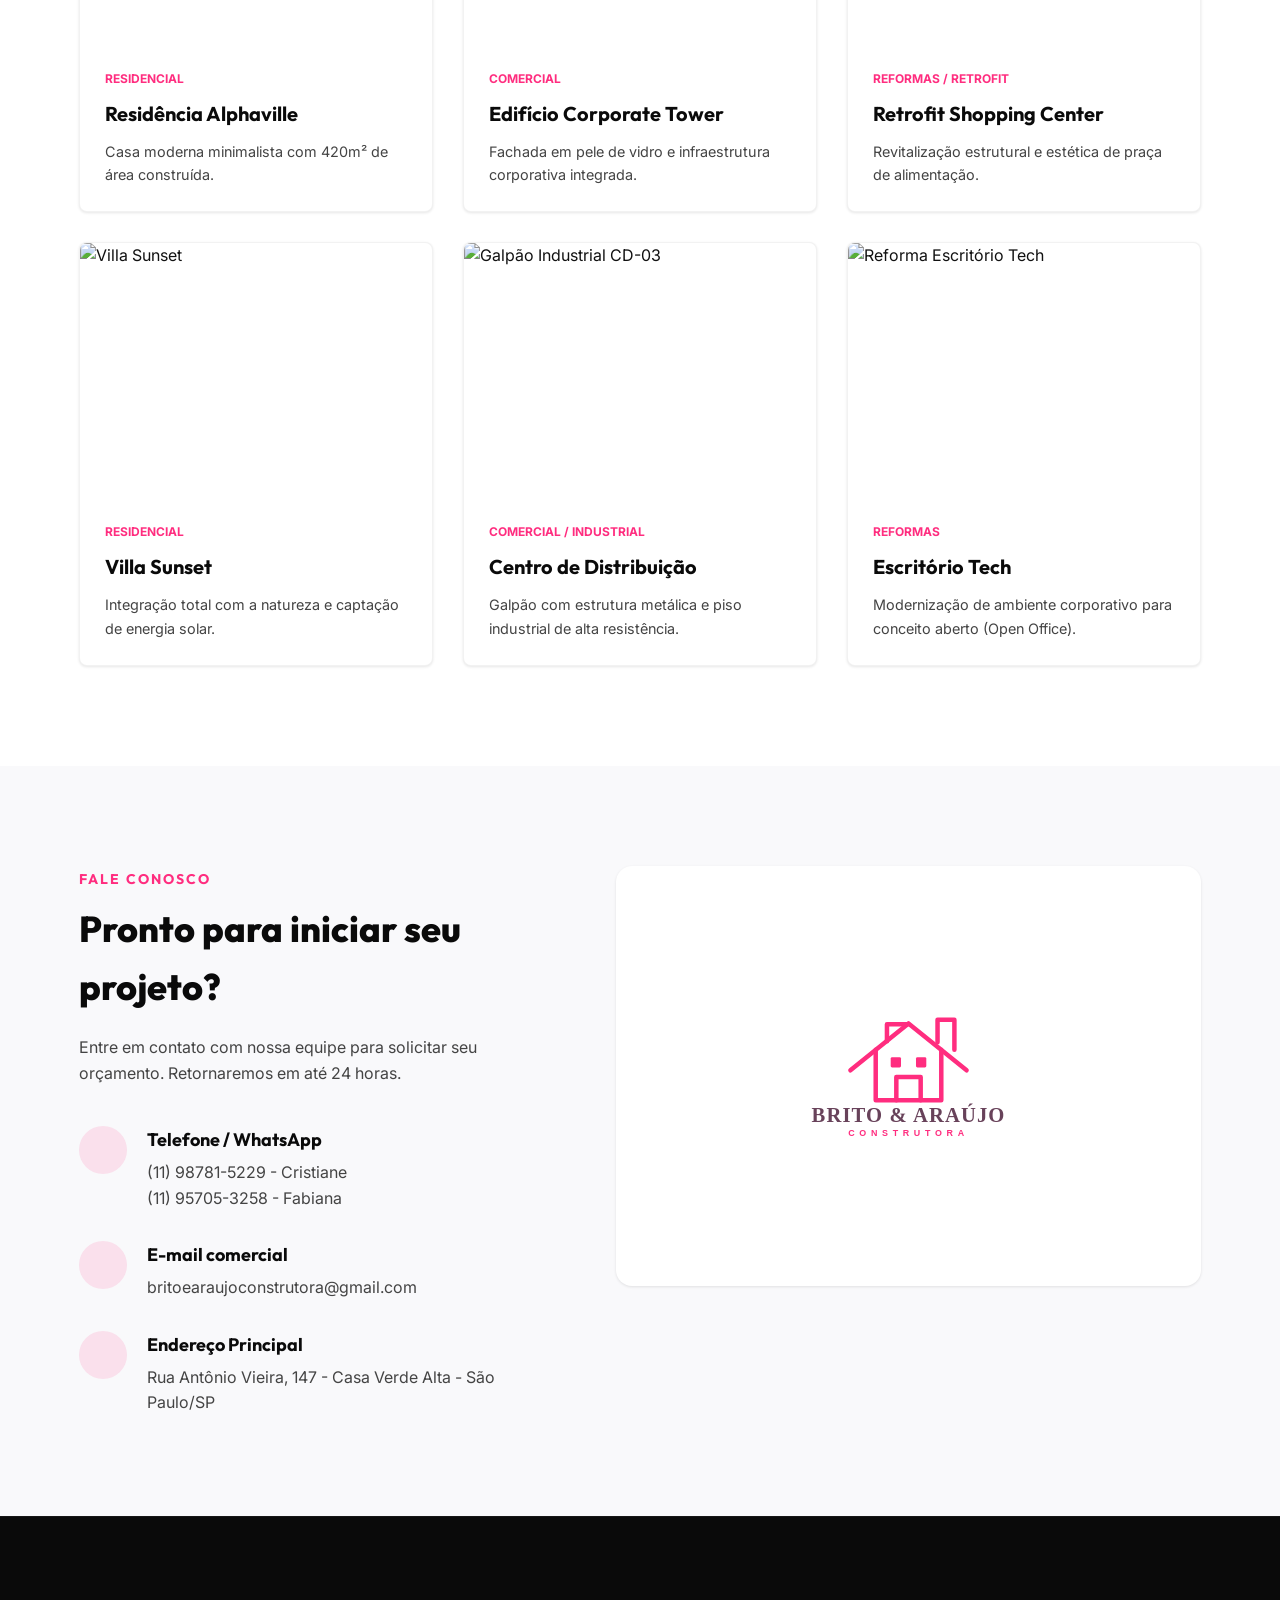
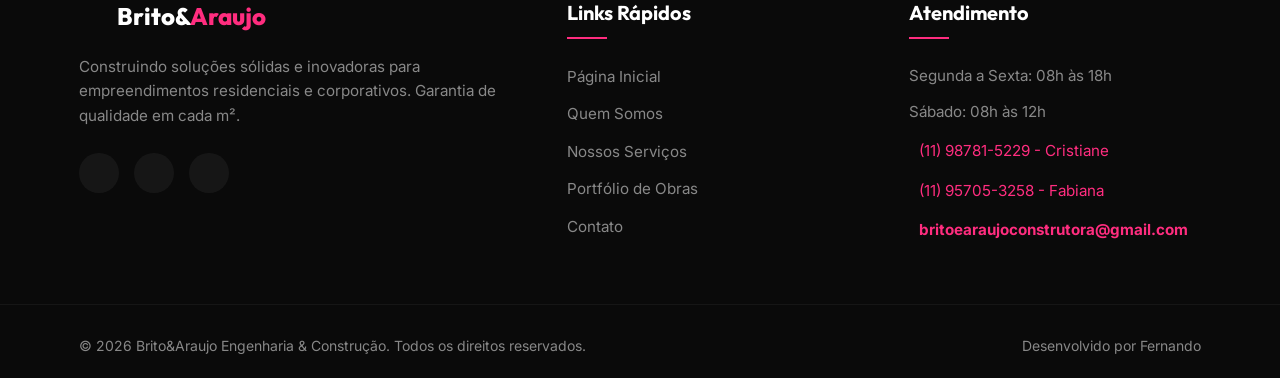
==== commit f3c5552e: "Add files via upload" ====
--- a/index.html
+++ b/index.html
@@ -267,7 +267,7 @@
                             <div class="detail-icon"><i data-lucide="phone"></i></div>
                             <div>
                                 <h4>Telefone / WhatsApp</h4>
-                                <p>(11) 98781-5229 - Cristiane<br>(11) 95705-3258 - Fabiana</p>
+                                <p><a class="contact-phone whatsapp-link" href="https://wa.link/8yalj1">(11) 98781-5229 - Cristiane</a><br><a class="contact-phone whatsapp-link" href="https://wa.link/ng6g9x">(11) 95705-3258 - Fabiana</a></p>
                             </div>
                         </div>
                         <div class="contact-detail-item">
@@ -325,8 +325,8 @@
                 <h3>Atendimento</h3>
                 <p>Segunda a Sexta: 08h às 18h</p>
                 <p>Sábado: 08h às 12h</p>
-                <p class="highlight-info"><i data-lucide="phone"></i> (11) 98781-5229 - Cristiane</p>
-                <p class="highlight-info"><i data-lucide="phone"></i> (11) 95705-3258 - Fabiana</p>
+                <p class="highlight-info"><i data-lucide="phone"></i> <a class="contact-phone whatsapp-link" href="https://wa.link/8yalj1">(11) 98781-5229 - Cristiane</a></p>
+                <p class="highlight-info"><i data-lucide="phone"></i> <a class="contact-phone whatsapp-link" href="https://wa.link/ng6g9x">(11) 95705-3258 - Fabiana</a></p>
                 <p class="highlight-info"><i data-lucide="mail"></i> britoearaujoconstrutora@gmail.com</p>
             </div>
         </div>
@@ -369,3 +369,7 @@
 
 
 
+
+
+
+
--- a/styles.css
+++ b/styles.css
@@ -1021,3 +1021,21 @@
 
 
 
+
+.contact-phone {
+    color: inherit;
+    font-weight: 400;
+    transition: font-weight 0.2s ease, color 0.2s ease;
+}
+
+.contact-phone:hover {
+    font-weight: 700;
+}
+
+.whatsapp-link {
+    cursor: pointer;
+}
+
+.whatsapp-link:hover {
+    color: var(--primary);
+}
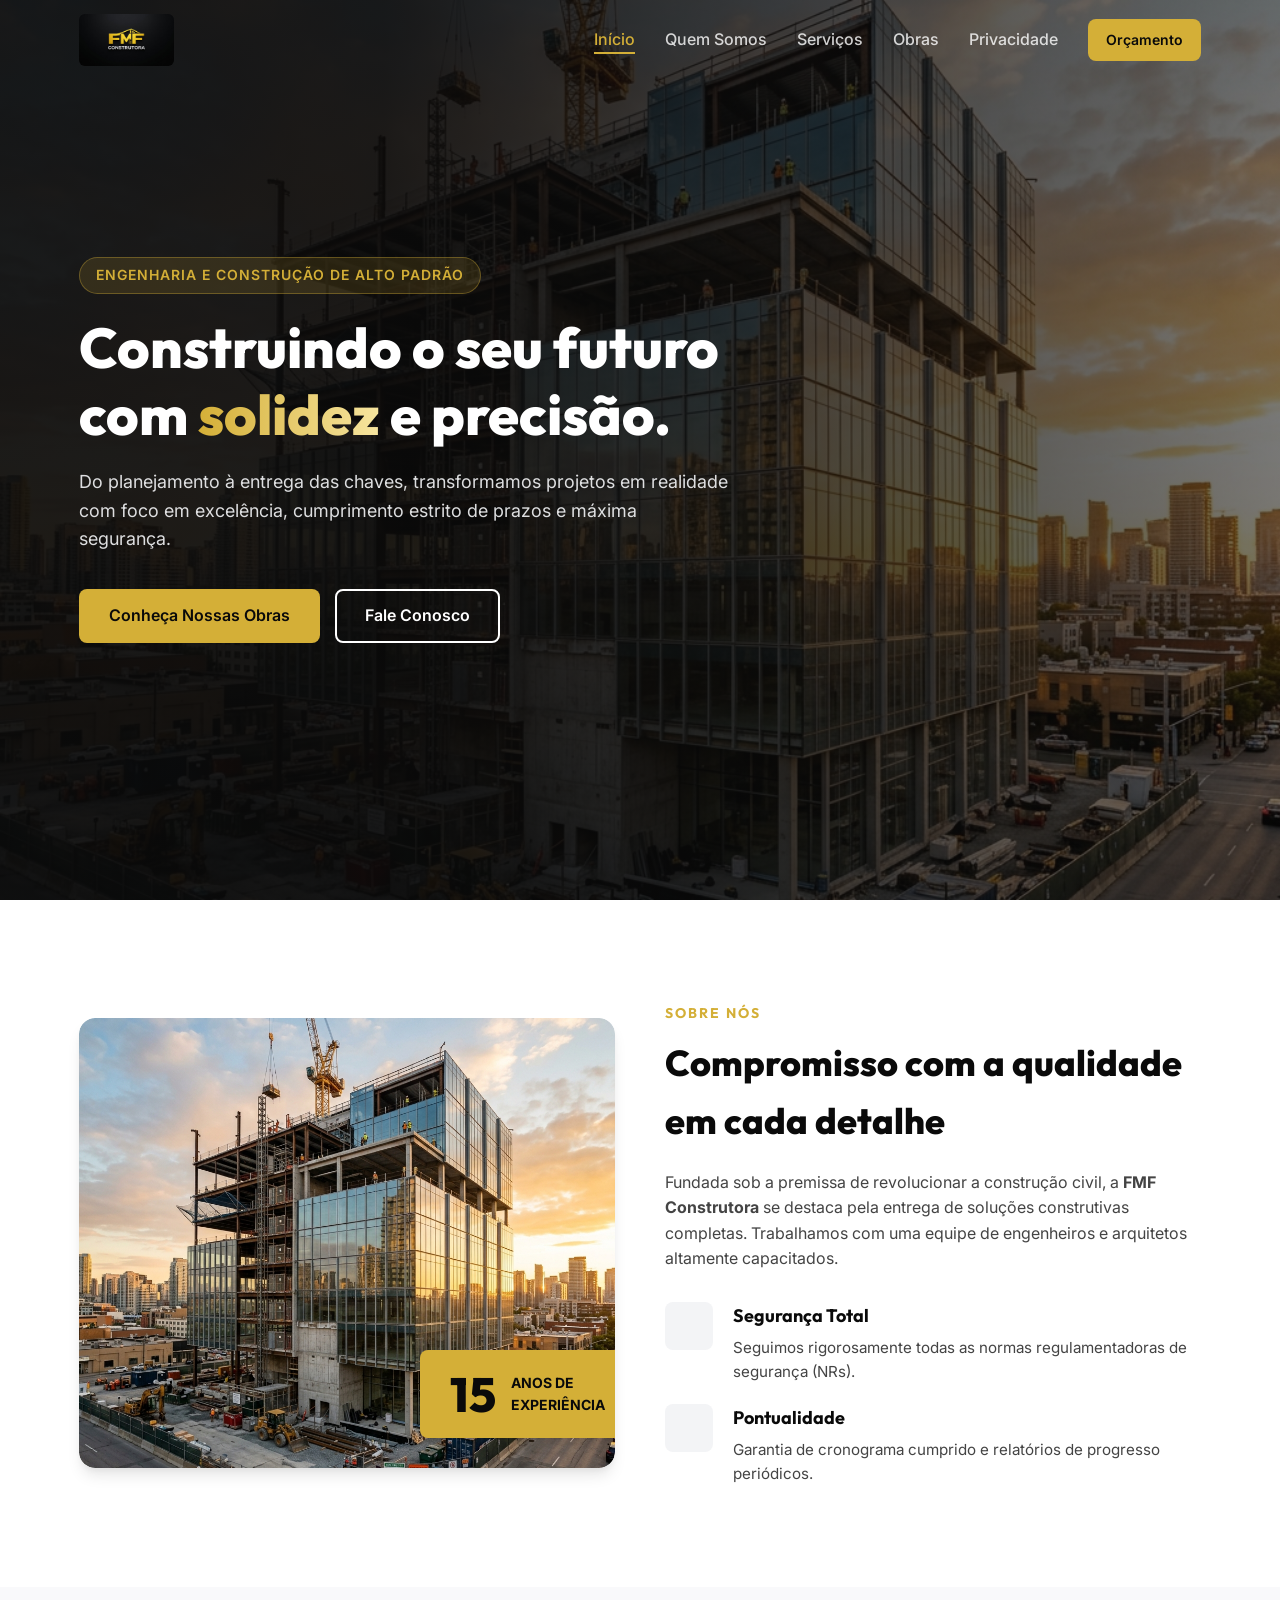
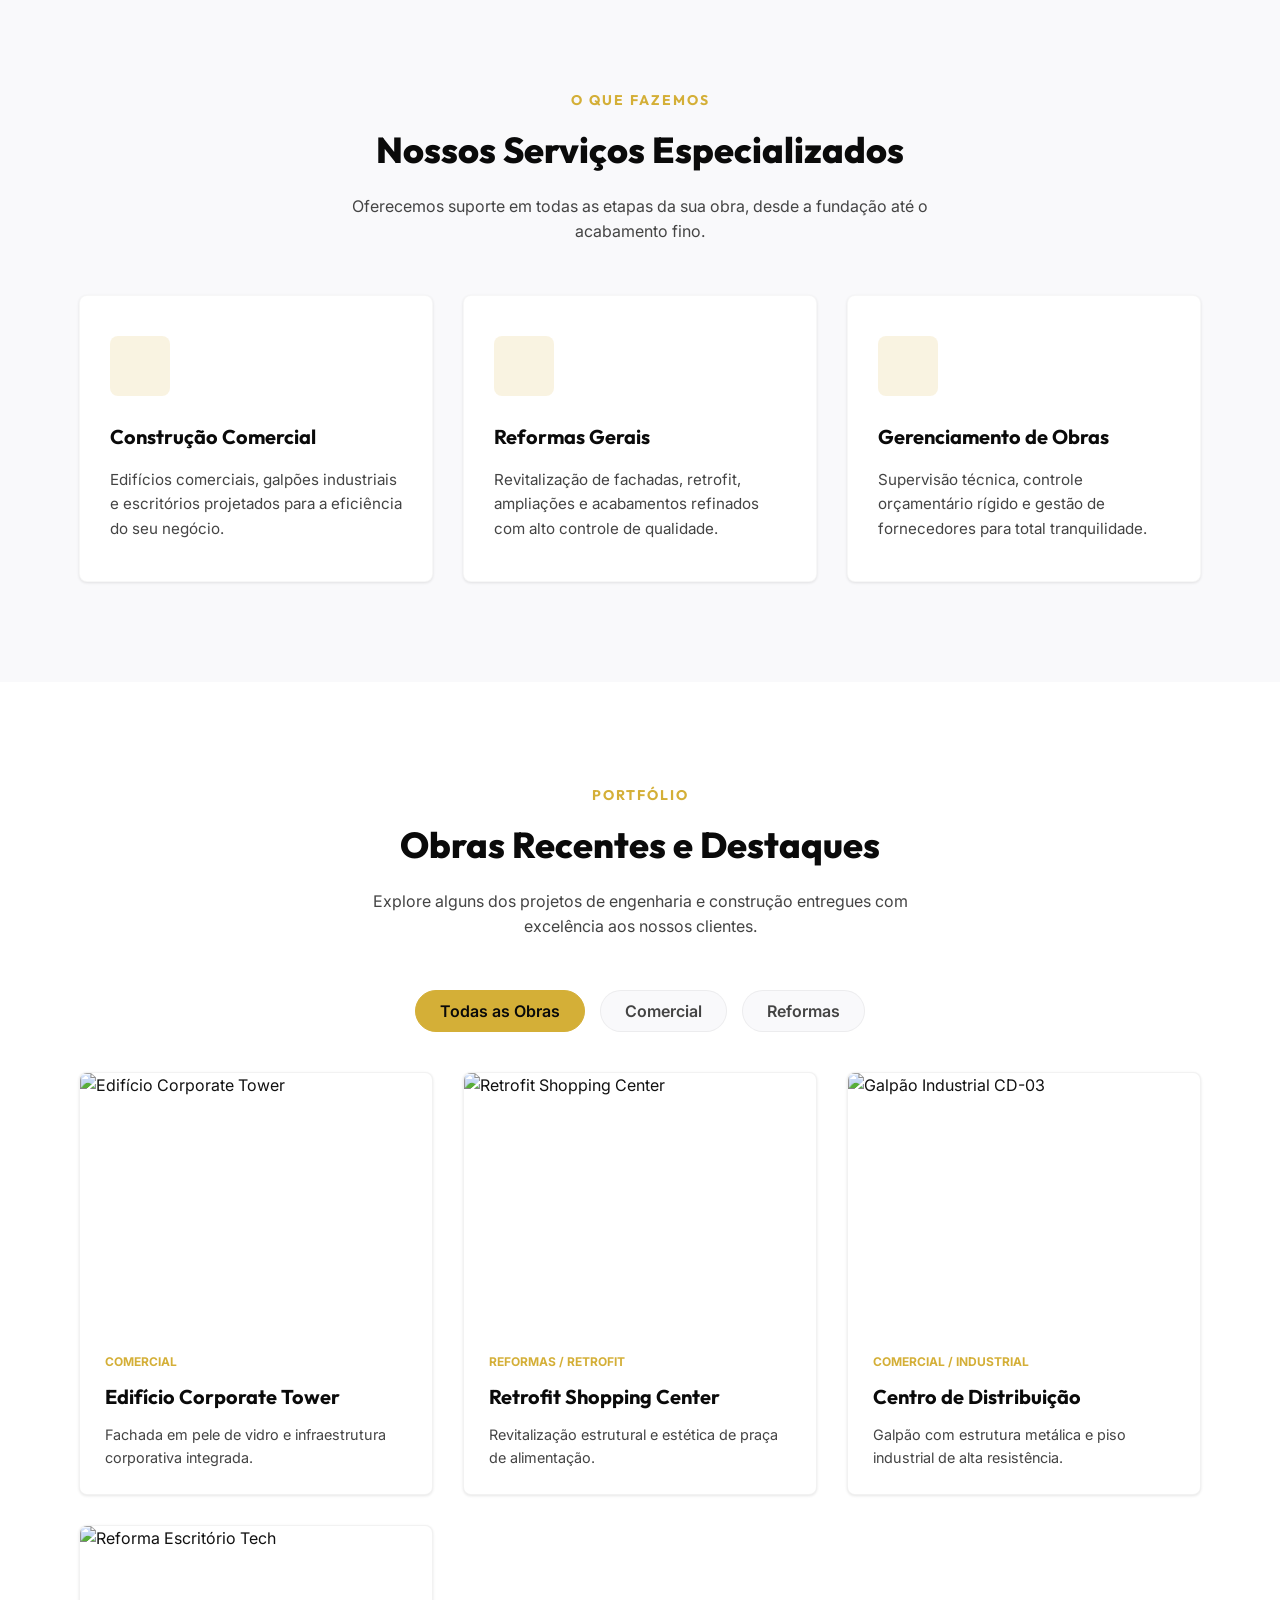
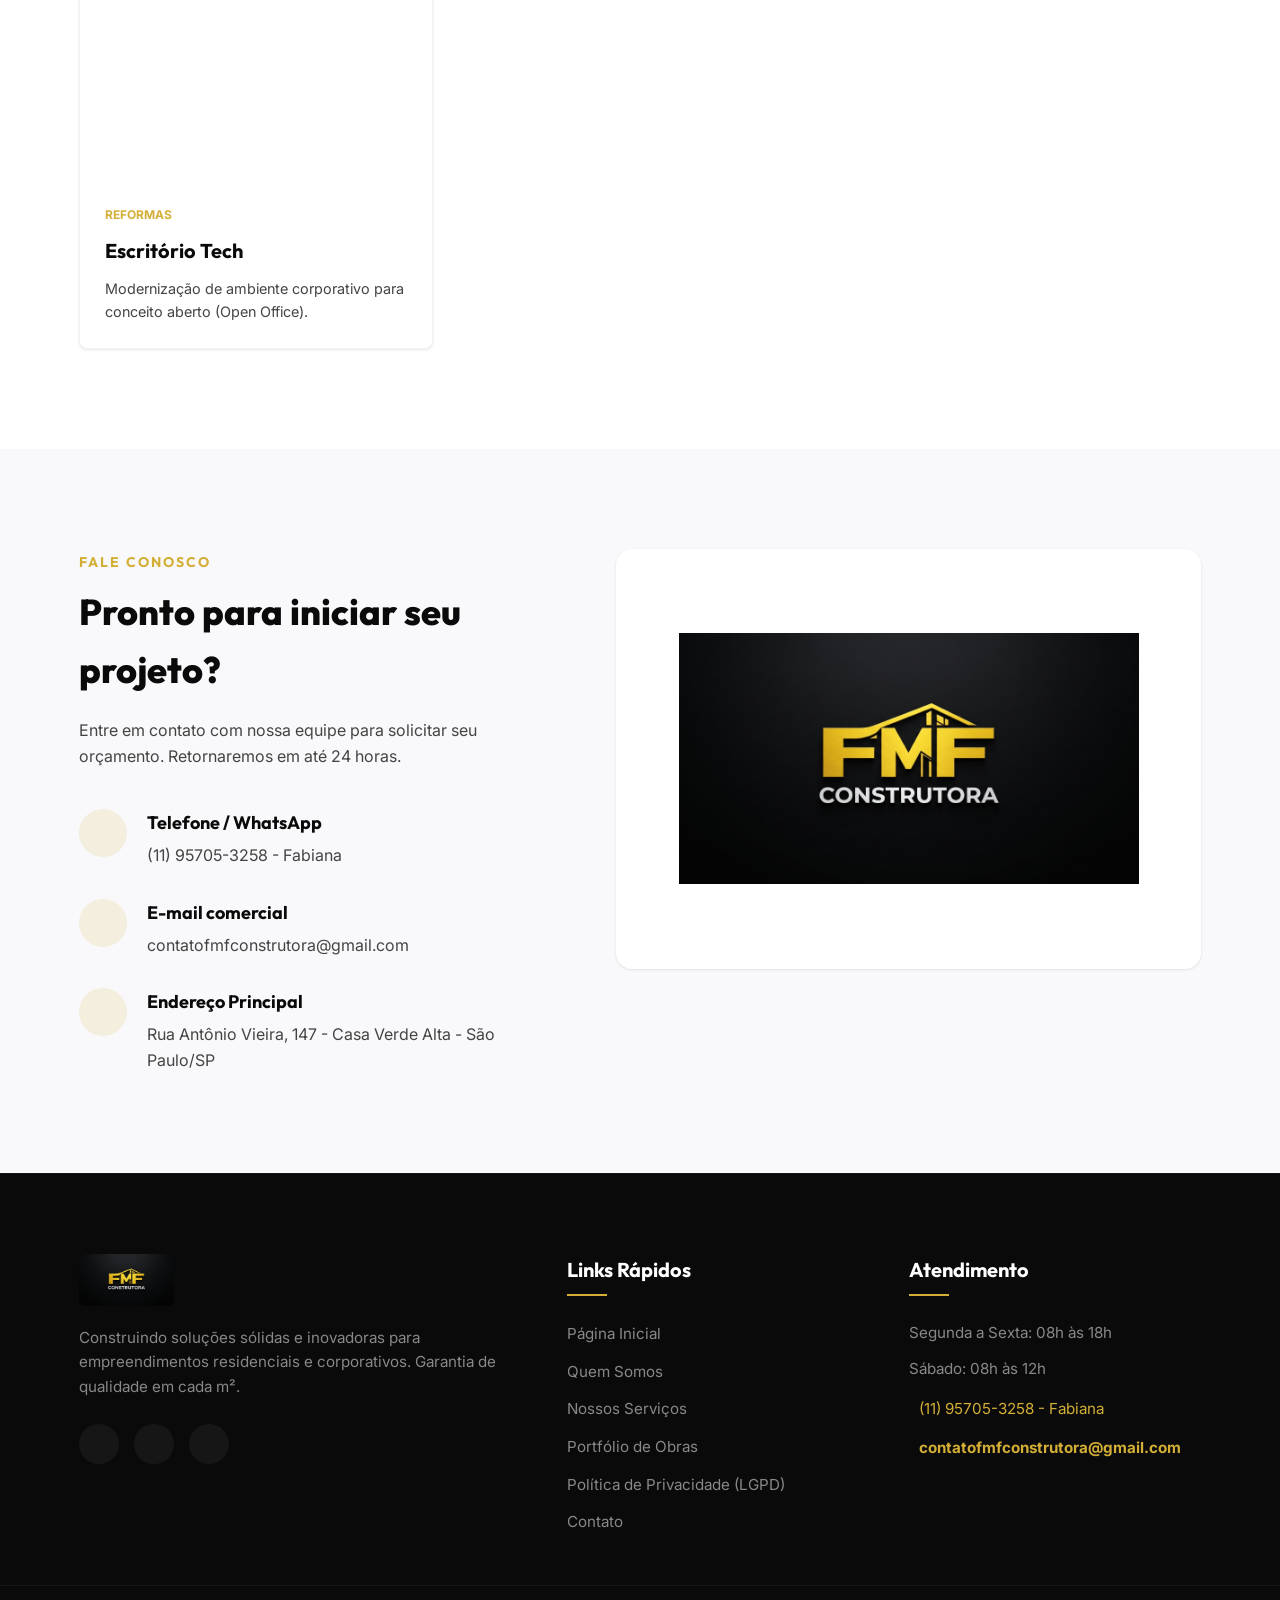
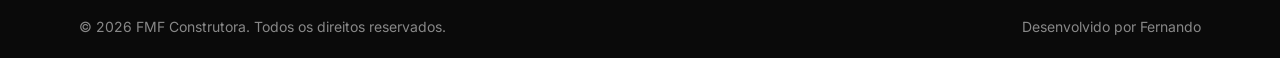
==== commit 56979c3f: "Add files via upload" ====
--- a/index.html
+++ b/index.html
@@ -1,12 +1,12 @@
-﻿<!DOCTYPE html>
+<!DOCTYPE html>
 <html lang="pt-BR">
 <head>
     <meta charset="UTF-8">
     <meta name="viewport" content="width=device-width, initial-scale=1.0">
-    <title>Brito&Araujo Engenharia & Construção | Projetando e Construindo o Futuro</title>
+    <title>FMF Construtora | Projetando e Construindo o Futuro</title>
     
     <!-- Meta Tags para SEO -->
-    <meta name="description" content="A Brito&Araujo Engenharia e Construção é referência em obras residenciais, comerciais e industriais. Garantimos qualidade, segurança e cumprimento de prazos. Solicite um orçamento.">
+    <meta name="description" content="A FMF Construtora é referência em obras residenciais, comerciais e industriais. Garantimos qualidade, segurança e cumprimento de prazos. Solicite um orçamento.">
     <meta name="keywords" content="construtora, engenharia, construção civil, reformas, projetos residenciais, obras comerciais, orçamento de obras">
     <meta name="robots" content="index, follow">
     
@@ -27,8 +27,7 @@
     <header class="main-header" id="header">
         <div class="container header-container">
             <a href="#" class="logo">
-                <i data-lucide="hard-hat" class="logo-icon"></i>
-                <span>Brito&<span>Araujo</span></span>
+                <img src="assets/logo-fmf.jpg" class="logo-img" alt="FMF Construtora">
             </a>
             
             <!-- Menu Desktop -->
@@ -38,6 +37,7 @@
                     <li><a href="#sobre" class="nav-link">Quem Somos</a></li>
                     <li><a href="#servicos" class="nav-link">Serviços</a></li>
                     <li><a href="#portfolio" class="nav-link">Obras</a></li>
+                    <li><a href="politica.html" class="nav-link">Privacidade</a></li>
                     <li><a href="#contato" class="btn btn-primary btn-sm">Orçamento</a></li>
                 </ul>
             </nav>
@@ -74,7 +74,7 @@
                 <div class="about-image-wrapper">
                     <!-- Detalhe decorativo com gradiente e borda flutuante -->
                     <div class="image-box">
-                        <img src="assets/hero.png" alt="Construção Moderna da Brito&Araujo" onerror="this.src='https://images.unsplash.com/photo-1541888946425-d81bb19240f5?auto=format&fit=crop&w=800&q=80'">
+                        <img src="assets/hero.png" alt="Construção Moderna da FMF Construtora" onerror="this.src='https://images.unsplash.com/photo-1541888946425-d81bb19240f5?auto=format&fit=crop&w=800&q=80'">
                         <div class="experience-badge">
                             <span class="exp-number">15</span>
                             <span class="exp-text">Anos de<br>Experiência</span>
@@ -85,7 +85,7 @@
                 <div class="about-content">
                     <span class="section-subtitle">Sobre Nós</span>
                     <h2>Compromisso com a qualidade em cada detalhe</h2>
-                    <p>Fundada sob a premissa de revolucionar a construção civil, a <strong>Brito&Araujo Engenharia</strong> se destaca pela entrega de soluções construtivas completas. Trabalhamos com uma equipe de engenheiros e arquitetos altamente capacitados.</p>
+                    <p>Fundada sob a premissa de revolucionar a construção civil, a <strong>FMF Construtora</strong> se destaca pela entrega de soluções construtivas completas. Trabalhamos com uma equipe de engenheiros e arquitetos altamente capacitados.</p>
                     
                     <div class="about-features">
                         <div class="feature-item">
@@ -122,16 +122,7 @@
                 </div>
                 
                 <div class="services-grid">
-                    <!-- Serviço 1 -->
-                    <div class="service-card">
-                        <div class="service-icon-box">
-                            <i data-lucide="home"></i>
-                        </div>
-                        <h3>Construção Residencial</h3>
-                        <p>Casas de alto padrão e condomínios fechados, focando em conforto, design e sustentabilidade.</p>
-                    </div>
-                    
-                    <!-- Serviço 2 -->
+                    <!-- Serviço 1 (Comercial) -->
                     <div class="service-card">
                         <div class="service-icon-box">
                             <i data-lucide="building-2"></i>
@@ -140,7 +131,7 @@
                         <p>Edifícios comerciais, galpões industriais e escritórios projetados para a eficiência do seu negócio.</p>
                     </div>
                     
-                    <!-- Serviço 3 -->
+                    <!-- Serviço 2 (Reformas) -->
                     <div class="service-card">
                         <div class="service-icon-box">
                             <i data-lucide="hammer"></i>
@@ -149,7 +140,7 @@
                         <p>Revitalização de fachadas, retrofit, ampliações e acabamentos refinados com alto controle de qualidade.</p>
                     </div>
                     
-                    <!-- Serviço 4 -->
+                    <!-- Serviço 3 (Gerenciamento) -->
                     <div class="service-card">
                         <div class="service-icon-box">
                             <i data-lucide="drafting-compass"></i>
@@ -173,26 +164,13 @@
                 <!-- Filtros de Obras -->
                 <div class="portfolio-filters">
                     <button class="filter-btn active" data-filter="all">Todas as Obras</button>
-                    <button class="filter-btn" data-filter="residencial">Residencial</button>
                     <button class="filter-btn" data-filter="comercial">Comercial</button>
                     <button class="filter-btn" data-filter="reformas">Reformas</button>
                 </div>
                 
                 <!-- Grid de Obras -->
                 <div class="portfolio-grid">
-                    <!-- Obra 1 (Residencial) -->
-                    <div class="portfolio-card" data-category="residencial">
-                        <div class="portfolio-img-box">
-                            <img src="https://images.unsplash.com/photo-1600585154340-be6161a56a0c?auto=format&fit=crop&w=600&q=80" alt="Residência Alphaville">
-                        </div>
-                        <div class="portfolio-info">
-                            <span class="category-tag">Residencial</span>
-                            <h3>Residência Alphaville</h3>
-                            <p>Casa moderna minimalista com 420m² de área construída.</p>
-                        </div>
-                    </div>
-                    
-                    <!-- Obra 2 (Comercial) -->
+                    <!-- Obra 1 (Comercial) -->
                     <div class="portfolio-card" data-category="comercial">
                         <div class="portfolio-img-box">
                             <img src="https://images.unsplash.com/photo-1486406146926-c627a92ad1ab?auto=format&fit=crop&w=600&q=80" alt="Edifício Corporate Tower">
@@ -204,7 +182,7 @@
                         </div>
                     </div>
                     
-                    <!-- Obra 3 (Reformas) -->
+                    <!-- Obra 2 (Reformas) -->
                     <div class="portfolio-card" data-category="reformas">
                         <div class="portfolio-img-box">
                             <img src="https://images.unsplash.com/photo-1504307651254-35680f356dfd?auto=format&fit=crop&w=600&q=80" alt="Retrofit Shopping Center">
@@ -216,19 +194,7 @@
                         </div>
                     </div>
                     
-                    <!-- Obra 4 (Residencial) -->
-                    <div class="portfolio-card" data-category="residencial">
-                        <div class="portfolio-img-box">
-                            <img src="https://images.unsplash.com/photo-1600607687939-ce8a6c25118c?auto=format&fit=crop&w=600&q=80" alt="Villa Sunset">
-                        </div>
-                        <div class="portfolio-info">
-                            <span class="category-tag">Residencial</span>
-                            <h3>Villa Sunset</h3>
-                            <p>Integração total com a natureza e captação de energia solar.</p>
-                        </div>
-                    </div>
-                    
-                    <!-- Obra 5 (Comercial) -->
+                    <!-- Obra 3 (Comercial) -->
                     <div class="portfolio-card" data-category="comercial">
                         <div class="portfolio-img-box">
                             <img src="https://images.unsplash.com/photo-1590674899484-d5640e854abe?auto=format&fit=crop&w=600&q=80" alt="Galpão Industrial CD-03">
@@ -240,7 +206,7 @@
                         </div>
                     </div>
                     
-                    <!-- Obra 6 (Reformas) -->
+                    <!-- Obra 4 (Reformas) -->
                     <div class="portfolio-card" data-category="reformas">
                         <div class="portfolio-img-box">
                             <img src="https://images.unsplash.com/photo-1581094288338-2314dddb7ecc?auto=format&fit=crop&w=600&q=80" alt="Reforma Escritório Tech">
@@ -267,14 +233,14 @@
                             <div class="detail-icon"><i data-lucide="phone"></i></div>
                             <div>
                                 <h4>Telefone / WhatsApp</h4>
-                                <p><a class="contact-phone whatsapp-link" href="https://wa.link/8yalj1">(11) 98781-5229 - Cristiane</a><br><a class="contact-phone whatsapp-link" href="https://wa.link/ng6g9x">(11) 95705-3258 - Fabiana</a></p>
+                                <p><a class="contact-phone whatsapp-link" href="https://wa.link/ng6g9x">(11) 95705-3258 - Fabiana</a></p>
                             </div>
                         </div>
                         <div class="contact-detail-item">
                             <div class="detail-icon"><i data-lucide="mail"></i></div>
                             <div>
                                 <h4>E-mail comercial</h4>
-                                <p>britoearaujoconstrutora@gmail.com</p>
+                                <p>contatofmfconstrutora@gmail.com</p>
                             </div>
                         </div>
                         <div class="contact-detail-item">
@@ -287,7 +253,7 @@
                     </div>
                 </div>
                 <div class="contact-logo-panel">
-                    <img src="assets/logo-brito-araujo.svg" alt="Logo Brito & Araújo Construtora">
+                    <img src="assets/logo-fmf.jpg" alt="Logo FMF Construtora">
                 </div>
             </div>
         </section>
@@ -299,8 +265,7 @@
         <div class="container footer-grid">
             <div class="footer-col brand-col">
                 <a href="#" class="logo">
-                    <i data-lucide="hard-hat" class="logo-icon"></i>
-                    <span>Brito&<span>Araujo</span></span>
+                    <img src="assets/logo-fmf.jpg" class="logo-img" alt="FMF Construtora">
                 </a>
                 <p>Construindo soluções sólidas e inovadoras para empreendimentos residenciais e corporativos. Garantia de qualidade em cada m².</p>
                 <div class="social-links">
@@ -317,6 +282,7 @@
                     <li><a href="#sobre">Quem Somos</a></li>
                     <li><a href="#servicos">Nossos Serviços</a></li>
                     <li><a href="#portfolio">Portfólio de Obras</a></li>
+                    <li><a href="politica.html">Política de Privacidade (LGPD)</a></li>
                     <li><a href="#contato">Contato</a></li>
                 </ul>
             </div>
@@ -325,15 +291,14 @@
                 <h3>Atendimento</h3>
                 <p>Segunda a Sexta: 08h às 18h</p>
                 <p>Sábado: 08h às 12h</p>
-                <p class="highlight-info"><i data-lucide="phone"></i> <a class="contact-phone whatsapp-link" href="https://wa.link/8yalj1">(11) 98781-5229 - Cristiane</a></p>
                 <p class="highlight-info"><i data-lucide="phone"></i> <a class="contact-phone whatsapp-link" href="https://wa.link/ng6g9x">(11) 95705-3258 - Fabiana</a></p>
-                <p class="highlight-info"><i data-lucide="mail"></i> britoearaujoconstrutora@gmail.com</p>
+                <p class="highlight-info"><i data-lucide="mail"></i> contatofmfconstrutora@gmail.com</p>
             </div>
         </div>
         
         <div class="footer-bottom">
             <div class="container bottom-container">
-                <p>&copy; 2026 Brito&Araujo Engenharia & Construção. Todos os direitos reservados.</p>
+                <p>&copy; 2026 FMF Construtora. Todos os direitos reservados.</p>
                 <p>Desenvolvido por Fernando</p>
             </div>
         </div>
--- a/styles.css
+++ b/styles.css
@@ -1,11 +1,11 @@
-﻿/* ==========================================
+/* ==========================================
    VARIABLES & DESIGN SYSTEM
    ========================================== */
 :root {
-    /* Color Palette - Pink and Black Theme */
-    --primary: #ff2d7f; /* Pink */
-    --primary-hover: #db2777;
-    --primary-light: rgba(255, 45, 127, 0.12);
+    /* Color Palette - Gold and Black Theme */
+    --primary: #d4af37; /* Metallic Gold */
+    --primary-hover: #b89228;
+    --primary-light: rgba(212, 175, 55, 0.15);
     
     --secondary: #000000; /* Black */
     --secondary-hover: #1c1c1c;
@@ -30,7 +30,7 @@
     --shadow-sm: 0 1px 3px rgba(0,0,0,0.1);
     --shadow-md: 0 4px 6px -1px rgba(0,0,0,0.1), 0 2px 4px -1px rgba(0,0,0,0.06);
     --shadow-lg: 0 10px 15px -3px rgba(0,0,0,0.1), 0 4px 6px -2px rgba(0,0,0,0.05);
-    --shadow-primary: 0 10px 15px -3px rgba(255, 45, 127, 0.3);
+    --shadow-primary: 0 10px 15px -3px rgba(212, 175, 55, 0.35);
     
     /* Transitions */
     --transition: all 0.3s cubic-bezier(0.4, 0, 0.2, 1);
@@ -218,11 +218,23 @@
 .logo {
     display: flex;
     align-items: center;
-    gap: 10px;
+    gap: 12px;
     font-family: var(--font-heading);
     font-size: 1.5rem;
     font-weight: 800;
     color: var(--white);
+}
+
+.logo-img {
+    height: 52px;
+    width: auto;
+    object-fit: contain;
+    transition: var(--transition);
+    border-radius: 6px;
+}
+
+.main-header.scrolled .logo-img {
+    height: 44px;
 }
 
 .logo-icon {
@@ -297,7 +309,7 @@
     content: '';
     position: absolute;
     top: 0; left: 0; width: 100%; height: 100%;
-    background: linear-gradient(135deg, #0a0a0a 0%, #300216 100%);
+    background: linear-gradient(135deg, #0a0a0a 0%, #1a1608 100%);
     z-index: -2;
 }
 
@@ -307,7 +319,7 @@
     left: 0;
     width: 100%;
     height: 100%;
-    background: linear-gradient(to right, rgba(10, 10, 10, 0.9) 30%, rgba(10, 10, 10, 0.5) 100%);
+    background: linear-gradient(to right, rgba(10, 10, 10, 0.92) 30%, rgba(10, 10, 10, 0.55) 100%);
     z-index: 1;
 }
 
@@ -317,7 +329,7 @@
     left: 0;
     width: 100%;
     height: 100%;
-    background: radial-gradient(circle 450px at var(--mouse-x, 50%) var(--mouse-y, 50%), rgba(255, 45, 127, 0.22) 0%, rgba(255, 45, 127, 0.06) 50%, transparent 100%);
+    background: radial-gradient(circle 450px at var(--mouse-x, 50%) var(--mouse-y, 50%), rgba(212, 175, 55, 0.25) 0%, rgba(212, 175, 55, 0.08) 50%, transparent 100%);
     z-index: 1;
     pointer-events: none;
     opacity: 0;
@@ -340,8 +352,8 @@
 .hero-badge {
     display: inline-block;
     padding: 6px 16px;
-    background-color: rgba(255, 45, 127, 0.15);
-    border: 1px solid rgba(255, 45, 127, 0.3);
+    background-color: rgba(212, 175, 55, 0.15);
+    border: 1px solid rgba(212, 175, 55, 0.35);
     color: var(--primary);
     border-radius: 50px;
     font-size: 0.875rem;
@@ -361,7 +373,7 @@
 
 .hero-content h1 span {
     color: var(--primary);
-    background: linear-gradient(to right, var(--primary), #ff7bb0);
+    background: linear-gradient(to right, var(--primary), #f7e59f);
     -webkit-background-clip: text;
     -webkit-text-fill-color: transparent;
 }
@@ -532,7 +544,7 @@
 .service-card:hover {
     transform: translateY(-8px);
     box-shadow: var(--shadow-lg);
-    border-color: rgba(255, 45, 127, 0.2);
+    border-color: rgba(212, 175, 55, 0.25);
 }
 
 .service-icon-box {
@@ -1038,4 +1050,292 @@
 
 .whatsapp-link:hover {
     color: var(--primary);
-}
+}
+
+/* ==========================================
+   PRIVACY POLICY PAGE STYLES
+   ========================================== */
+.privacy-hero {
+    background: linear-gradient(135deg, var(--dark-bg) 0%, #161307 100%);
+    padding: 130px 0 60px 0;
+    color: var(--white);
+    position: relative;
+    border-bottom: 1px solid rgba(212, 175, 55, 0.2);
+}
+
+.back-link {
+    display: inline-flex;
+    align-items: center;
+    gap: 8px;
+    color: var(--primary);
+    font-weight: 600;
+    font-size: 0.95rem;
+    margin-bottom: 20px;
+    transition: var(--transition);
+}
+
+.back-link:hover {
+    color: var(--white);
+    transform: translateX(-4px);
+}
+
+.privacy-hero h1 {
+    font-family: var(--font-heading);
+    font-size: 2.75rem;
+    font-weight: 800;
+    margin-top: 10px;
+    margin-bottom: 15px;
+    line-height: 1.2;
+}
+
+.privacy-hero h1 span {
+    color: var(--primary);
+    background: linear-gradient(to right, var(--primary), #f7e59f);
+    -webkit-background-clip: text;
+    -webkit-text-fill-color: transparent;
+}
+
+.privacy-hero p {
+    font-size: 1.1rem;
+    color: var(--text-light);
+    opacity: 0.9;
+    max-width: 700px;
+}
+
+.privacy-update-badge {
+    display: inline-flex;
+    align-items: center;
+    gap: 8px;
+    margin-top: 20px;
+    padding: 6px 14px;
+    background-color: rgba(255, 255, 255, 0.06);
+    border: 1px solid rgba(255, 255, 255, 0.1);
+    border-radius: 50px;
+    font-size: 0.85rem;
+    color: var(--text-muted);
+}
+
+.privacy-update-badge i {
+    width: 14px;
+    height: 14px;
+    color: var(--primary);
+}
+
+.privacy-content-section {
+    padding: 70px 0 100px 0;
+    background-color: var(--light-bg);
+}
+
+.privacy-notice-box {
+    display: flex;
+    gap: 25px;
+    background-color: var(--white);
+    border-left: 5px solid var(--primary);
+    padding: 30px;
+    border-radius: var(--border-radius-lg);
+    box-shadow: var(--shadow-sm);
+    margin-bottom: 40px;
+    align-items: flex-start;
+}
+
+.notice-icon {
+    display: flex;
+    align-items: center;
+    justify-content: center;
+    width: 54px;
+    height: 54px;
+    background-color: var(--primary-light);
+    color: var(--primary);
+    border-radius: 50%;
+    flex-shrink: 0;
+}
+
+.notice-icon i {
+    width: 28px;
+    height: 28px;
+}
+
+.privacy-notice-box h3 {
+    font-family: var(--font-heading);
+    font-size: 1.35rem;
+    font-weight: 700;
+    color: var(--dark-bg);
+    margin-bottom: 10px;
+}
+
+.privacy-notice-box p {
+    color: var(--text-secondary);
+    font-size: 0.98rem;
+    line-height: 1.7;
+}
+
+.privacy-grid {
+    display: flex;
+    flex-direction: column;
+    gap: 25px;
+}
+
+.privacy-card {
+    background-color: var(--white);
+    padding: 35px;
+    border-radius: var(--border-radius-lg);
+    box-shadow: var(--shadow-sm);
+    border: 1px solid rgba(0, 0, 0, 0.04);
+    transition: var(--transition);
+}
+
+.privacy-card:hover {
+    box-shadow: var(--shadow-md);
+    border-color: rgba(212, 175, 55, 0.25);
+}
+
+.privacy-card-header {
+    display: flex;
+    align-items: center;
+    gap: 20px;
+    margin-bottom: 20px;
+    border-bottom: 1px solid rgba(0, 0, 0, 0.06);
+    padding-bottom: 15px;
+}
+
+.card-number {
+    font-family: var(--font-heading);
+    font-size: 1.5rem;
+    font-weight: 800;
+    color: var(--primary);
+    background-color: var(--primary-light);
+    padding: 6px 14px;
+    border-radius: var(--border-radius);
+}
+
+.card-title-box {
+    display: flex;
+    align-items: center;
+    gap: 12px;
+}
+
+.card-title-box i {
+    width: 24px;
+    height: 24px;
+    color: var(--dark-bg);
+}
+
+.privacy-card-header h2 {
+    font-size: 1.35rem;
+    margin-bottom: 0;
+    font-weight: 700;
+}
+
+.privacy-card p {
+    color: var(--text-secondary);
+    font-size: 0.98rem;
+    line-height: 1.7;
+    margin-bottom: 15px;
+}
+
+.privacy-card p:last-child {
+    margin-bottom: 0;
+}
+
+.privacy-list {
+    margin-top: 15px;
+    display: flex;
+    flex-direction: column;
+    gap: 12px;
+}
+
+.privacy-list li {
+    position: relative;
+    padding-left: 25px;
+    color: var(--text-secondary);
+    font-size: 0.98rem;
+    line-height: 1.6;
+}
+
+.privacy-list li::before {
+    content: '';
+    position: absolute;
+    left: 0;
+    top: 10px;
+    width: 8px;
+    height: 8px;
+    background-color: var(--primary);
+    border-radius: 50%;
+}
+
+.privacy-list li strong {
+    color: var(--dark-bg);
+}
+
+.dpo-card {
+    background: linear-gradient(135deg, var(--dark-bg) 0%, #1a1a1a 100%);
+    color: var(--white);
+    border: 1px solid rgba(212, 175, 55, 0.35);
+}
+
+.dpo-card .privacy-card-header {
+    border-bottom-color: rgba(255, 255, 255, 0.1);
+}
+
+.dpo-card .card-title-box i {
+    color: var(--primary);
+}
+
+.dpo-card .privacy-card-header h2 {
+    color: var(--white);
+}
+
+.dpo-card p {
+    color: var(--text-light);
+    opacity: 0.9;
+}
+
+.dpo-contact-info {
+    display: flex;
+    flex-direction: column;
+    gap: 15px;
+    margin-top: 20px;
+    padding-top: 15px;
+    border-top: 1px dashed rgba(255, 255, 255, 0.15);
+}
+
+.dpo-item {
+    display: flex;
+    align-items: center;
+    gap: 12px;
+    color: var(--white);
+    font-size: 1rem;
+}
+
+.dpo-item i {
+    color: var(--primary);
+    width: 20px;
+    height: 20px;
+}
+
+.dpo-item a {
+    color: var(--primary);
+    font-weight: 600;
+}
+
+.dpo-item a:hover {
+    text-decoration: underline;
+}
+
+/* Responsividade da Página de Privacidade */
+@media (max-width: 768px) {
+    .privacy-hero h1 {
+        font-size: 2rem;
+    }
+    .privacy-notice-box {
+        flex-direction: column;
+        gap: 15px;
+    }
+    .privacy-card {
+        padding: 25px 20px;
+    }
+    .privacy-card-header h2 {
+        font-size: 1.15rem;
+    }
+}
+
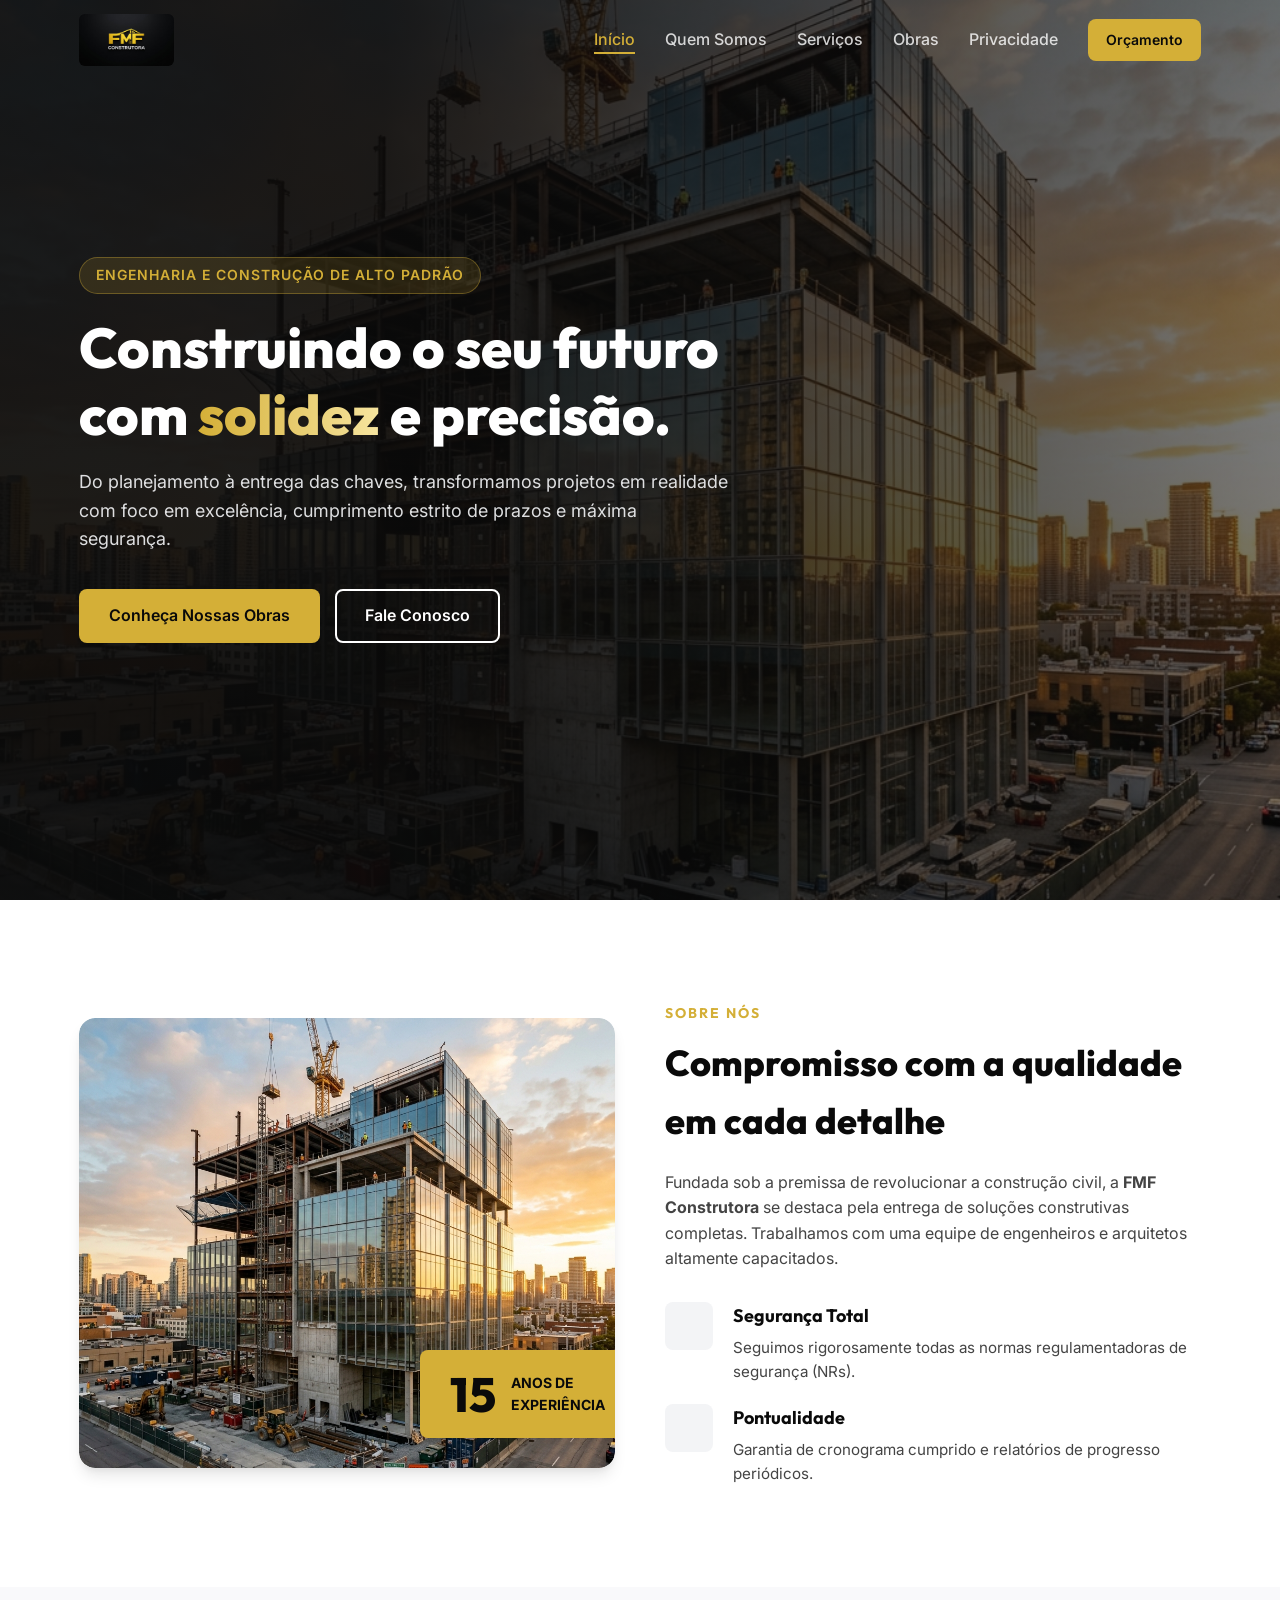
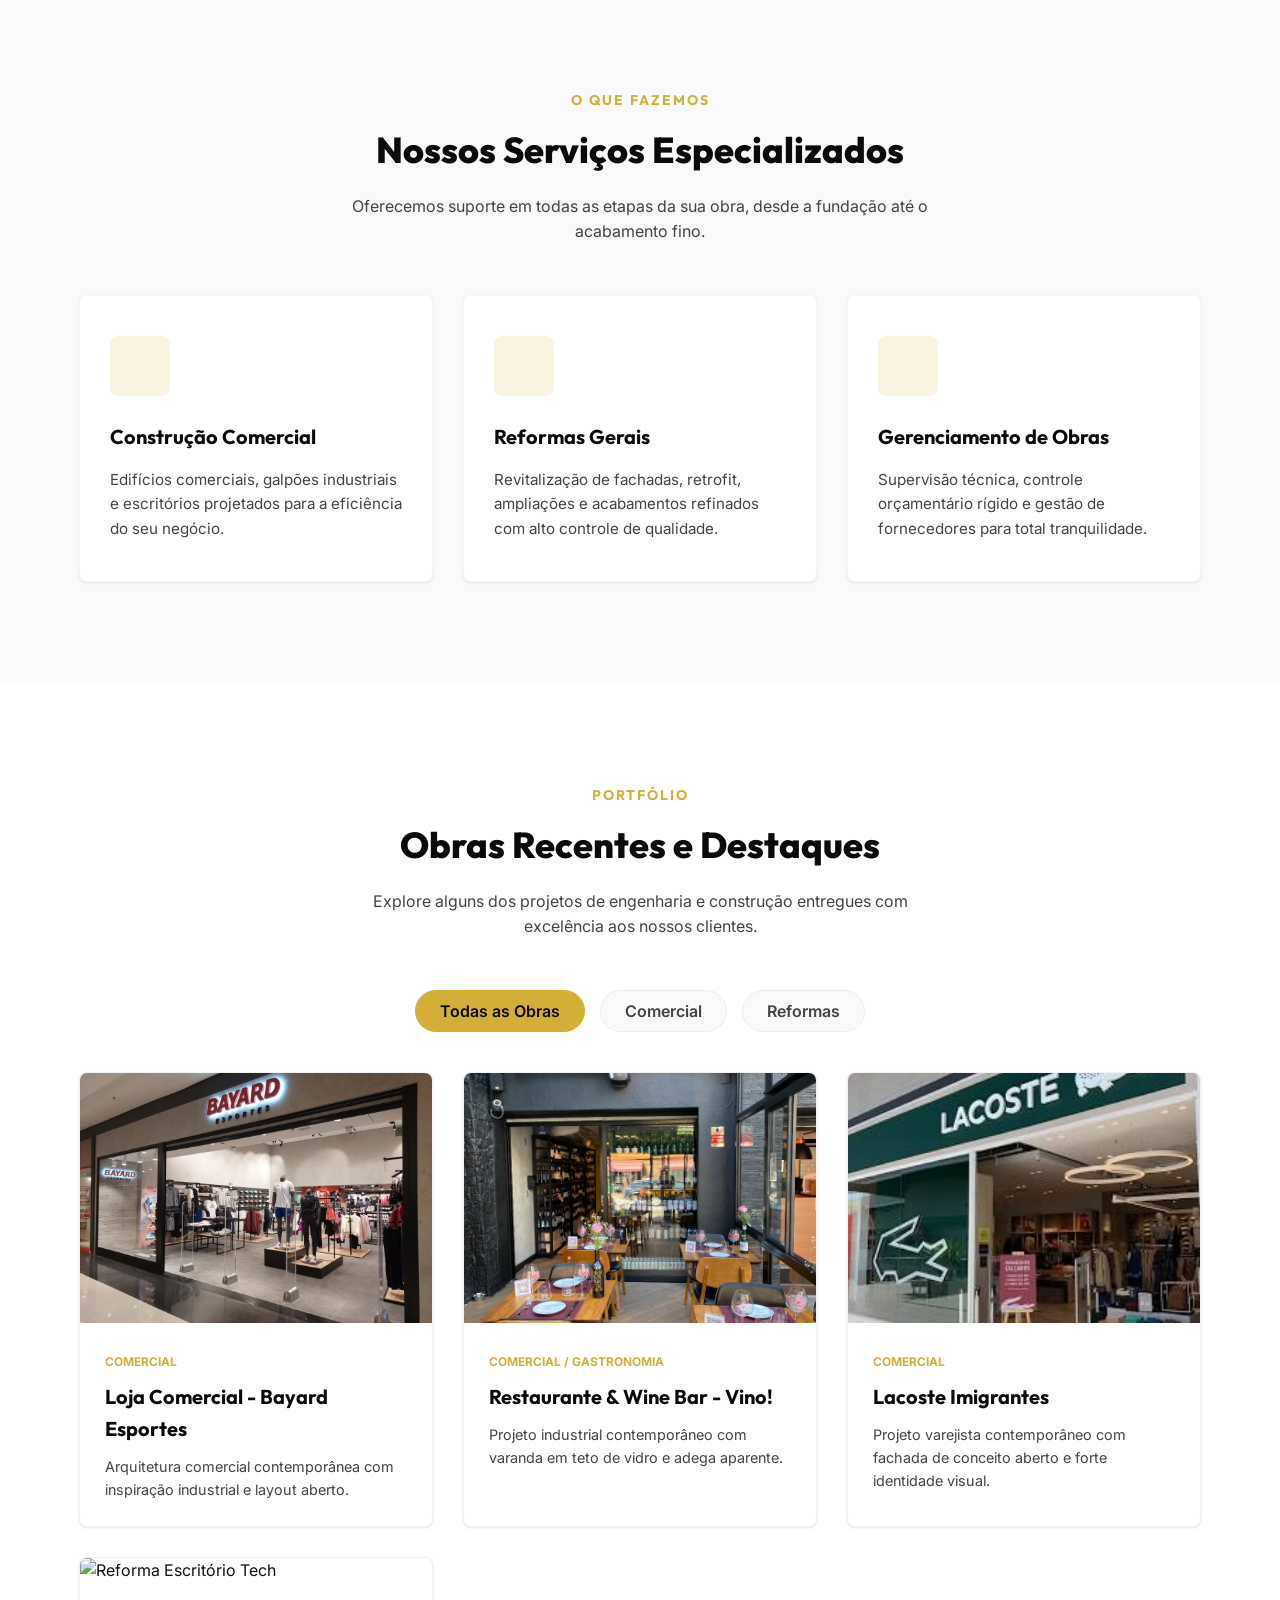
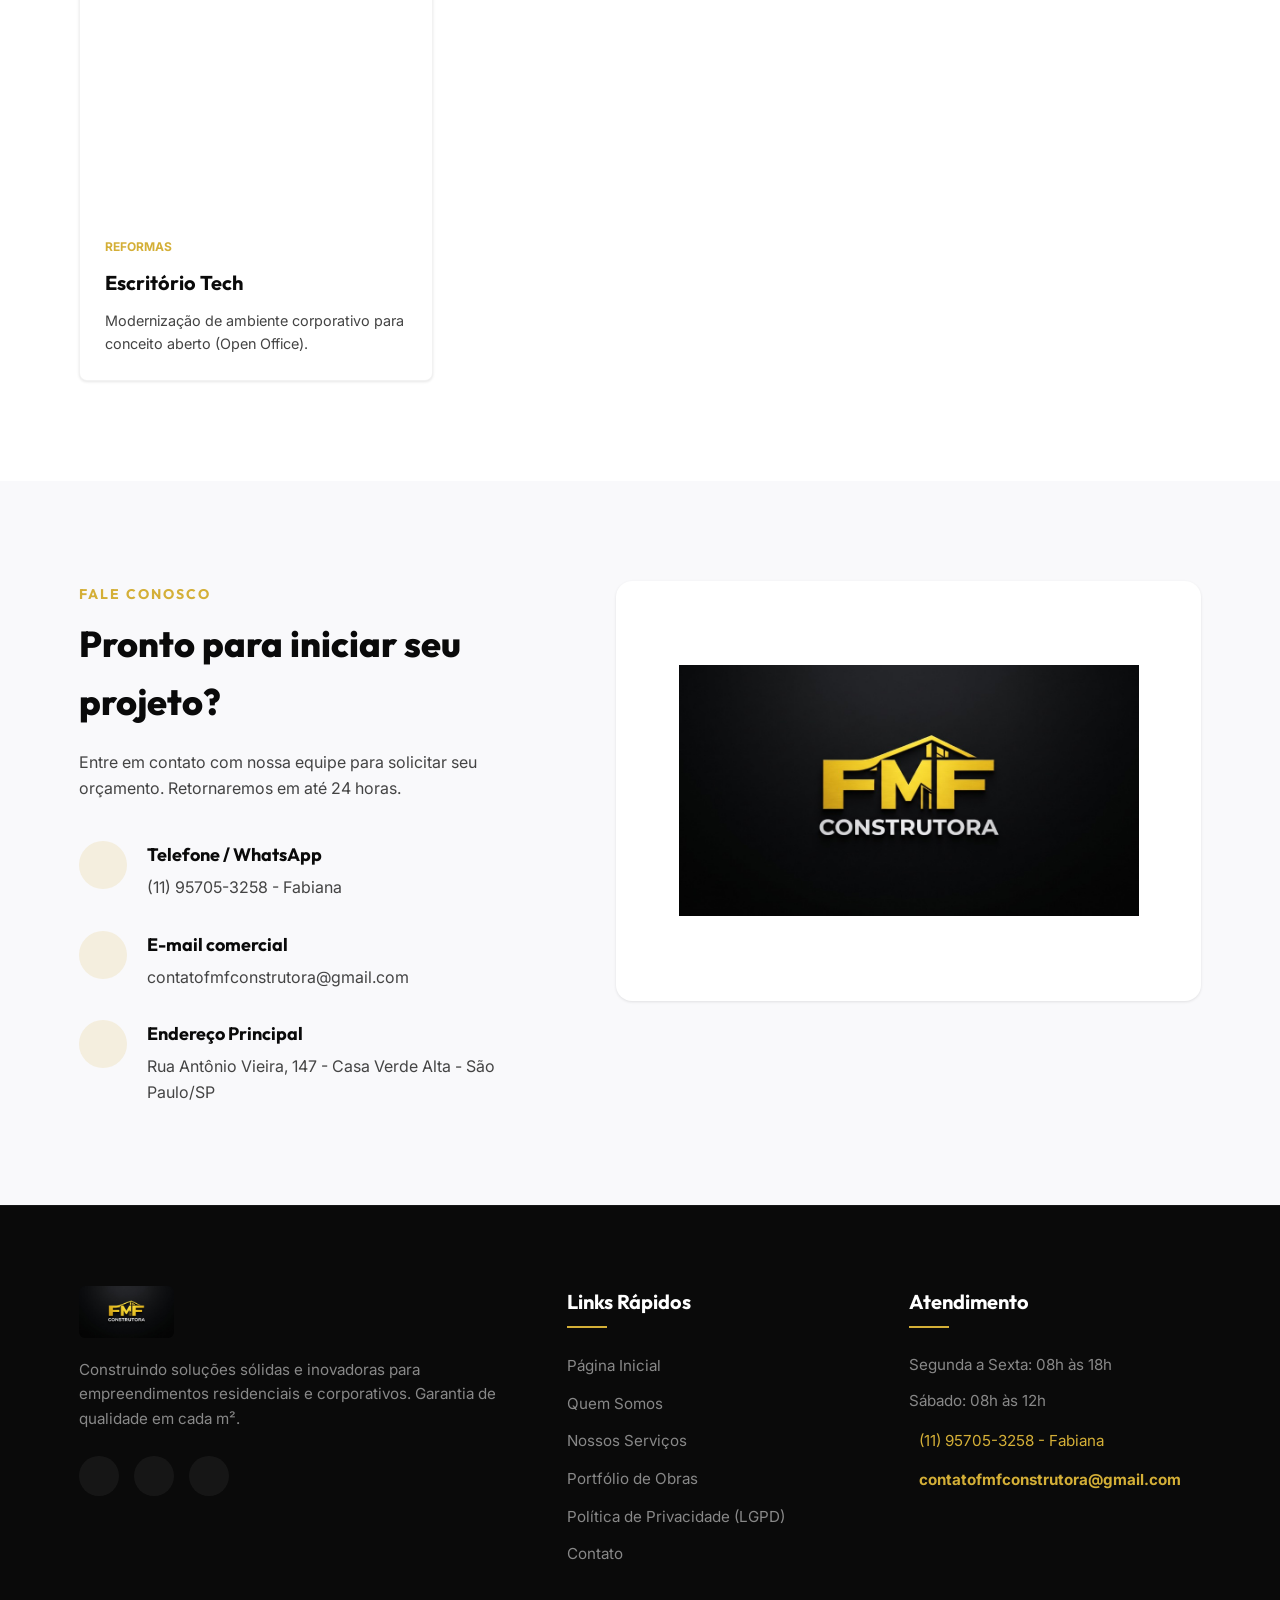
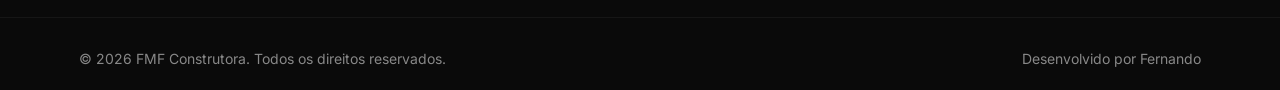
==== commit 5a4edb32: "Add files via upload" ====
--- a/index.html
+++ b/index.html
@@ -170,46 +170,74 @@
                 
                 <!-- Grid de Obras -->
                 <div class="portfolio-grid">
-                    <!-- Obra 1 (Comercial) -->
-                    <div class="portfolio-card" data-category="comercial">
+                    <!-- Obra 1 (Comercial - Loja Bayard Esportes) -->
+                    <div class="portfolio-card" data-category="comercial"
+                         data-title="Loja Comercial - Bayard Esportes"
+                         data-tag="Comercial"
+                         data-desc="A arquitetura comercial da loja adota um estilo contemporâneo de inspiração industrial, destacando-se por paredes com acabamento em cimento queimado e piso cinza uniforme. O mobiliário mescla estruturas metálicas pretas e detalhes em madeira clara, complementado por um layout aberto com corredores amplos e expositores de baixa altura. A iluminação técnica em trilhos com spots direcionáveis valoriza os produtos, enquanto a fachada totalmente aberta integra o interior ao corredor do centro comercial."
+                         data-images='["assets/bayard-fachada.jpg","assets/bayard-interior-1.jpg","assets/bayard-interior-2.jpg"]'>
                         <div class="portfolio-img-box">
-                            <img src="https://images.unsplash.com/photo-1486406146926-c627a92ad1ab?auto=format&fit=crop&w=600&q=80" alt="Edifício Corporate Tower">
+                            <img src="assets/bayard-fachada.jpg" alt="Loja Comercial - Bayard Esportes">
+                            <div class="portfolio-overlay">
+                                <span class="view-btn"><i data-lucide="eye"></i> Ver Projeto</span>
+                            </div>
                         </div>
                         <div class="portfolio-info">
                             <span class="category-tag">Comercial</span>
-                            <h3>Edifício Corporate Tower</h3>
-                            <p>Fachada em pele de vidro e infraestrutura corporativa integrada.</p>
-                        </div>
-                    </div>
-                    
-                    <!-- Obra 2 (Reformas) -->
-                    <div class="portfolio-card" data-category="reformas">
+                            <h3>Loja Comercial - Bayard Esportes</h3>
+                            <p>Arquitetura comercial contemporânea com inspiração industrial e layout aberto.</p>
+                        </div>
+                    </div>
+                    
+                    <!-- Obra 2 (Comercial / Gastronomia - Vino!) -->
+                    <div class="portfolio-card" data-category="comercial"
+                         data-title="Restaurante & Wine Bar - Vino!"
+                         data-tag="Comercial / Gastronomia"
+                         data-desc="O projeto industrial contemporâneo destaca-se pela varanda com teto de vidro e estrutura metálica preta, integrando o interior à rua. O piso de madeira em espinha de peixe e as paredes em cimento queimado aquecem o ambiente. O layout otimiza o salão estreito com um longo sofá contínuo de couro, enquanto a adega aparente e um pequeno jardim vertical unem perfeitamente funcionalidade e estética."
+                         data-images='["assets/vino-varanda.jpg","assets/vino-entrada.jpg","assets/vino-interior-sofa.jpg","assets/vino-varanda-mesas.jpg"]'>
                         <div class="portfolio-img-box">
-                            <img src="https://images.unsplash.com/photo-1504307651254-35680f356dfd?auto=format&fit=crop&w=600&q=80" alt="Retrofit Shopping Center">
+                            <img src="assets/vino-varanda.jpg" alt="Restaurante & Wine Bar - Vino!">
+                            <div class="portfolio-overlay">
+                                <span class="view-btn"><i data-lucide="eye"></i> Ver Projeto</span>
+                            </div>
                         </div>
                         <div class="portfolio-info">
-                            <span class="category-tag">Reformas / Retrofit</span>
-                            <h3>Retrofit Shopping Center</h3>
-                            <p>Revitalização estrutural e estética de praça de alimentação.</p>
+                            <span class="category-tag">Comercial / Gastronomia</span>
+                            <h3>Restaurante & Wine Bar - Vino!</h3>
+                            <p>Projeto industrial contemporâneo com varanda em teto de vidro e adega aparente.</p>
                         </div>
                     </div>
                     
                     <!-- Obra 3 (Comercial) -->
-                    <div class="portfolio-card" data-category="comercial">
+                    <div class="portfolio-card" data-category="comercial"
+                         data-title="Lacoste Imigrantes"
+                         data-tag="Comercial"
+                         data-desc="O projeto varejista contemporâneo da loja prioriza a visibilidade com uma fachada de conceito aberto e amplas vitrines de vidro. O interior moderno destaca a forte identidade visual da marca através de um layout organizado, luminárias circulares pendentes e um grande logotipo estilizado do crocodilo aplicado na parede."
+                         data-images='["assets/lacoste-1.jpg","assets/lacoste-2.jpg"]'>
                         <div class="portfolio-img-box">
-                            <img src="https://images.unsplash.com/photo-1590674899484-d5640e854abe?auto=format&fit=crop&w=600&q=80" alt="Galpão Industrial CD-03">
+                            <img src="assets/lacoste-1.jpg" alt="Lacoste Imigrantes">
+                            <div class="portfolio-overlay">
+                                <span class="view-btn"><i data-lucide="eye"></i> Ver Projeto</span>
+                            </div>
                         </div>
                         <div class="portfolio-info">
-                            <span class="category-tag">Comercial / Industrial</span>
-                            <h3>Centro de Distribuição</h3>
-                            <p>Galpão com estrutura metálica e piso industrial de alta resistência.</p>
+                            <span class="category-tag">Comercial</span>
+                            <h3>Lacoste Imigrantes</h3>
+                            <p>Projeto varejista contemporâneo com fachada de conceito aberto e forte identidade visual.</p>
                         </div>
                     </div>
                     
                     <!-- Obra 4 (Reformas) -->
-                    <div class="portfolio-card" data-category="reformas">
+                    <div class="portfolio-card" data-category="reformas"
+                         data-title="Escritório Tech"
+                         data-tag="Reformas"
+                         data-desc="Reforma integral para implantação de conceito aberto (Open Office) para empresa de tecnologia. Layout flexível com salas de reunião acústicas, estações de trabalho ergonômicas e área de descompressão corporativa."
+                         data-images='["https://images.unsplash.com/photo-1581094288338-2314dddb7ecc?auto=format&fit=crop&w=1000&q=80","https://images.unsplash.com/photo-1497215728101-856f4ea42174?auto=format&fit=crop&w=1000&q=80","https://images.unsplash.com/photo-1524758631624-e2822e304c36?auto=format&fit=crop&w=1000&q=80"]'>
                         <div class="portfolio-img-box">
                             <img src="https://images.unsplash.com/photo-1581094288338-2314dddb7ecc?auto=format&fit=crop&w=600&q=80" alt="Reforma Escritório Tech">
+                            <div class="portfolio-overlay">
+                                <span class="view-btn"><i data-lucide="eye"></i> Ver Projeto</span>
+                            </div>
                         </div>
                         <div class="portfolio-info">
                             <span class="category-tag">Reformas</span>
@@ -251,7 +279,7 @@
                             </div>
                         </div>
                     </div>
-                </div>
+                </div>
                 <div class="contact-logo-panel">
                     <img src="assets/logo-fmf.jpg" alt="Logo FMF Construtora">
                 </div>
@@ -315,26 +343,58 @@
         </div>
     </div>
 
+    <!-- MODAL DE DETALHES DO PROJETO (PORTFÓLIO) -->
+    <div id="project-modal" class="modal-overlay" aria-hidden="true">
+        <div class="modal-card">
+            <!-- 1. Botão Fechar (X) -->
+            <button class="modal-close" id="modal-close" aria-label="Fechar Modal">
+                <i data-lucide="x"></i>
+            </button>
+            
+            <!-- 2. Cabeçalho / Título do Projeto -->
+            <div class="modal-header">
+                <span id="modal-category" class="category-tag"></span>
+                <h2 id="modal-title"></h2>
+            </div>
+            
+            <!-- 3. Carrossel / Slider com Setas -->
+            <div class="modal-carousel">
+                <button class="carousel-btn carousel-prev" id="carousel-prev" aria-label="Foto Anterior">
+                    <i data-lucide="chevron-left"></i>
+                </button>
+                <div class="carousel-slide-wrapper">
+                    <img id="carousel-img" src="" alt="Foto do Projeto">
+                </div>
+                <button class="carousel-btn carousel-next" id="carousel-next" aria-label="Próxima Foto">
+                    <i data-lucide="chevron-right"></i>
+                </button>
+                <div id="carousel-dots" class="carousel-dots"></div>
+            </div>
+            
+            <!-- 4. Descrição do Projeto -->
+            <div class="modal-body">
+                <p id="modal-description"></p>
+            </div>
+        </div>
+    </div>
+
     <!-- Inicialização dos ícones do Lucide no final do arquivo -->
     <script>
         lucide.createIcons();
     </script>
     <script src="script.js"></script>
 </body>
-</html>
-
-
-
-
-
-
-
-
-
-
-
-
-
-
-
-
+
+
+
+
+
+
+
+
+
+
+
+
+
+
--- a/styles.css
+++ b/styles.css
@@ -1334,8 +1334,289 @@
     .privacy-card {
         padding: 25px 20px;
     }
-    .privacy-card-header h2 {
-        font-size: 1.15rem;
-    }
-}
+}
+
+/* ==========================================
+   PORTFOLIO OVERLAY & MODAL STYLES
+   ========================================== */
+.portfolio-card {
+    cursor: pointer;
+}
+
+.portfolio-overlay {
+    position: absolute;
+    inset: 0;
+    background: rgba(10, 10, 10, 0.75);
+    backdrop-filter: blur(4px);
+    display: flex;
+    align-items: center;
+    justify-content: center;
+    opacity: 0;
+    transition: var(--transition);
+}
+
+.portfolio-card:hover .portfolio-overlay {
+    opacity: 1;
+}
+
+.view-btn {
+    display: inline-flex;
+    align-items: center;
+    gap: 8px;
+    background-color: var(--primary);
+    color: var(--dark-bg);
+    padding: 10px 20px;
+    border-radius: 50px;
+    font-weight: 700;
+    font-size: 0.9rem;
+    box-shadow: var(--shadow-primary);
+    transform: translateY(10px);
+    transition: var(--transition);
+}
+
+.portfolio-card:hover .view-btn {
+    transform: translateY(0);
+}
+
+.view-btn i {
+    width: 18px;
+    height: 18px;
+}
+
+/* Modal Lock Scroll */
+body.modal-open {
+    overflow: hidden;
+}
+
+/* Modal Overlay (Fundo Escurecido com Blur) */
+.modal-overlay {
+    position: fixed;
+    inset: 0;
+    background-color: rgba(0, 0, 0, 0.88);
+    backdrop-filter: blur(10px);
+    -webkit-backdrop-filter: blur(10px);
+    z-index: 10000;
+    display: flex;
+    align-items: center;
+    justify-content: center;
+    padding: 20px;
+    opacity: 0;
+    visibility: hidden;
+    transition: opacity 0.35s cubic-bezier(0.4, 0, 0.2, 1), visibility 0.35s ease;
+}
+
+.modal-overlay.active {
+    opacity: 1;
+    visibility: visible;
+}
+
+/* Modal Card (Card Centralizado) */
+.modal-card {
+    position: relative;
+    background-color: var(--dark-card);
+    border: 1px solid rgba(212, 175, 55, 0.35);
+    border-radius: var(--border-radius-lg);
+    width: 100%;
+    max-width: 800px;
+    max-height: 90vh;
+    overflow-y: auto;
+    box-shadow: 0 25px 50px -12px rgba(0, 0, 0, 0.9), 0 0 30px rgba(212, 175, 55, 0.2);
+    padding: 30px;
+    color: var(--white);
+    transform: scale(0.92) translateY(20px);
+    transition: transform 0.35s cubic-bezier(0.175, 0.885, 0.32, 1.275);
+}
+
+.modal-overlay.active .modal-card {
+    transform: scale(1) translateY(0);
+}
+
+/* 1. Botão Fechar (X) */
+.modal-close {
+    position: absolute;
+    top: 20px;
+    right: 20px;
+    width: 40px;
+    height: 40px;
+    border-radius: 50%;
+    background-color: rgba(255, 255, 255, 0.08);
+    border: 1px solid rgba(255, 255, 255, 0.15);
+    color: var(--white);
+    display: flex;
+    align-items: center;
+    justify-content: center;
+    cursor: pointer;
+    z-index: 10;
+    transition: var(--transition);
+}
+
+.modal-close:hover {
+    background-color: var(--primary);
+    color: var(--dark-bg);
+    border-color: var(--primary);
+    transform: rotate(90deg);
+}
+
+.modal-close i {
+    width: 22px;
+    height: 22px;
+}
+
+/* 2. Cabeçalho do Modal */
+.modal-header {
+    margin-bottom: 20px;
+    padding-right: 50px;
+}
+
+.modal-header .category-tag {
+    font-size: 0.8rem;
+    letter-spacing: 1px;
+    margin-bottom: 6px;
+}
+
+.modal-header h2 {
+    font-family: var(--font-heading);
+    font-size: 1.85rem;
+    font-weight: 800;
+    color: var(--white);
+    margin-bottom: 0;
+}
+
+/* 3. Carrossel / Slider */
+.modal-carousel {
+    position: relative;
+    width: 100%;
+    background-color: #000;
+    border-radius: var(--border-radius);
+    overflow: hidden;
+    margin-bottom: 25px;
+    box-shadow: var(--shadow-md);
+    border: 1px solid rgba(255, 255, 255, 0.05);
+}
+
+.carousel-slide-wrapper {
+    width: 100%;
+    height: 480px;
+    max-height: 60vh;
+    position: relative;
+    overflow: hidden;
+    display: flex;
+    align-items: center;
+    justify-content: center;
+    background-color: #050505;
+}
+
+.carousel-slide-wrapper img {
+    max-width: 100%;
+    max-height: 100%;
+    width: auto;
+    height: auto;
+    object-fit: contain;
+    transition: opacity 0.3s ease, transform 0.3s ease;
+}
+
+/* Setas do Carrossel */
+.carousel-btn {
+    position: absolute;
+    top: 50%;
+    transform: translateY(-50%);
+    width: 44px;
+    height: 44px;
+    border-radius: 50%;
+    background-color: rgba(10, 10, 10, 0.75);
+    border: 1px solid rgba(212, 175, 55, 0.4);
+    color: var(--primary);
+    display: flex;
+    align-items: center;
+    justify-content: center;
+    cursor: pointer;
+    z-index: 5;
+    transition: var(--transition);
+    backdrop-filter: blur(4px);
+}
+
+.carousel-btn:hover {
+    background-color: var(--primary);
+    color: var(--dark-bg);
+    box-shadow: var(--shadow-primary);
+    transform: translateY(-50%) scale(1.1);
+}
+
+.carousel-prev {
+    left: 15px;
+}
+
+.carousel-next {
+    right: 15px;
+}
+
+.carousel-btn i {
+    width: 24px;
+    height: 24px;
+}
+
+/* Dots (Indicadores de Posição) */
+.carousel-dots {
+    position: absolute;
+    bottom: 15px;
+    left: 50%;
+    transform: translateX(-50%);
+    display: flex;
+    gap: 8px;
+    z-index: 5;
+    background-color: rgba(0, 0, 0, 0.5);
+    padding: 6px 12px;
+    border-radius: 50px;
+    backdrop-filter: blur(4px);
+}
+
+.dot {
+    width: 10px;
+    height: 10px;
+    border-radius: 50%;
+    background-color: rgba(255, 255, 255, 0.4);
+    cursor: pointer;
+    transition: var(--transition);
+}
+
+.dot.active {
+    background-color: var(--primary);
+    width: 24px;
+    border-radius: 10px;
+}
+
+/* 4. Descrição em Texto */
+.modal-body p {
+    color: var(--text-light);
+    font-size: 1.05rem;
+    line-height: 1.7;
+    opacity: 0.95;
+}
+
+/* Responsividade do Modal */
+@media (max-width: 768px) {
+    .modal-card {
+        padding: 20px 15px;
+        max-height: 95vh;
+    }
+    .modal-header h2 {
+        font-size: 1.4rem;
+    }
+    .carousel-slide-wrapper {
+        height: 320px;
+        max-height: 50vh;
+    }
+    .carousel-btn {
+        width: 36px;
+        height: 36px;
+    }
+    .carousel-prev {
+        left: 8px;
+    }
+    .carousel-next {
+        right: 8px;
+    }
+}
+
+
 
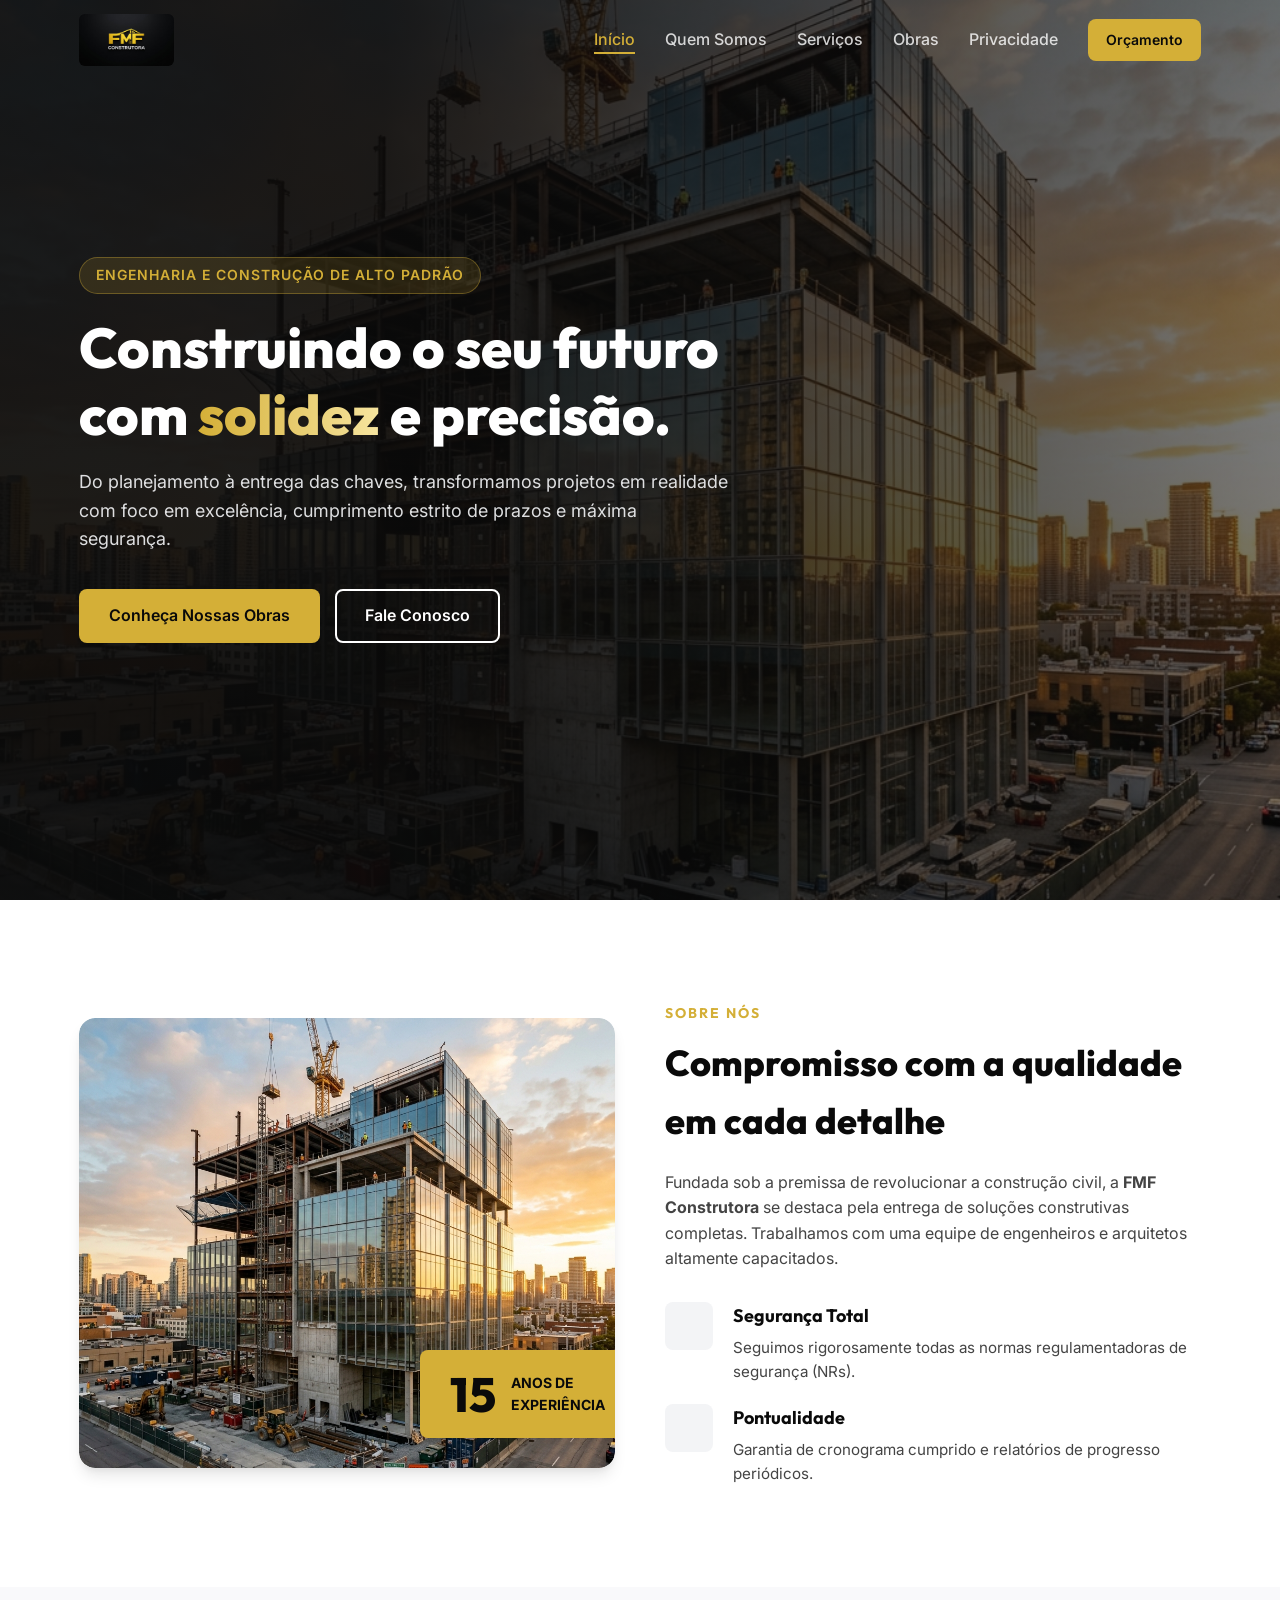
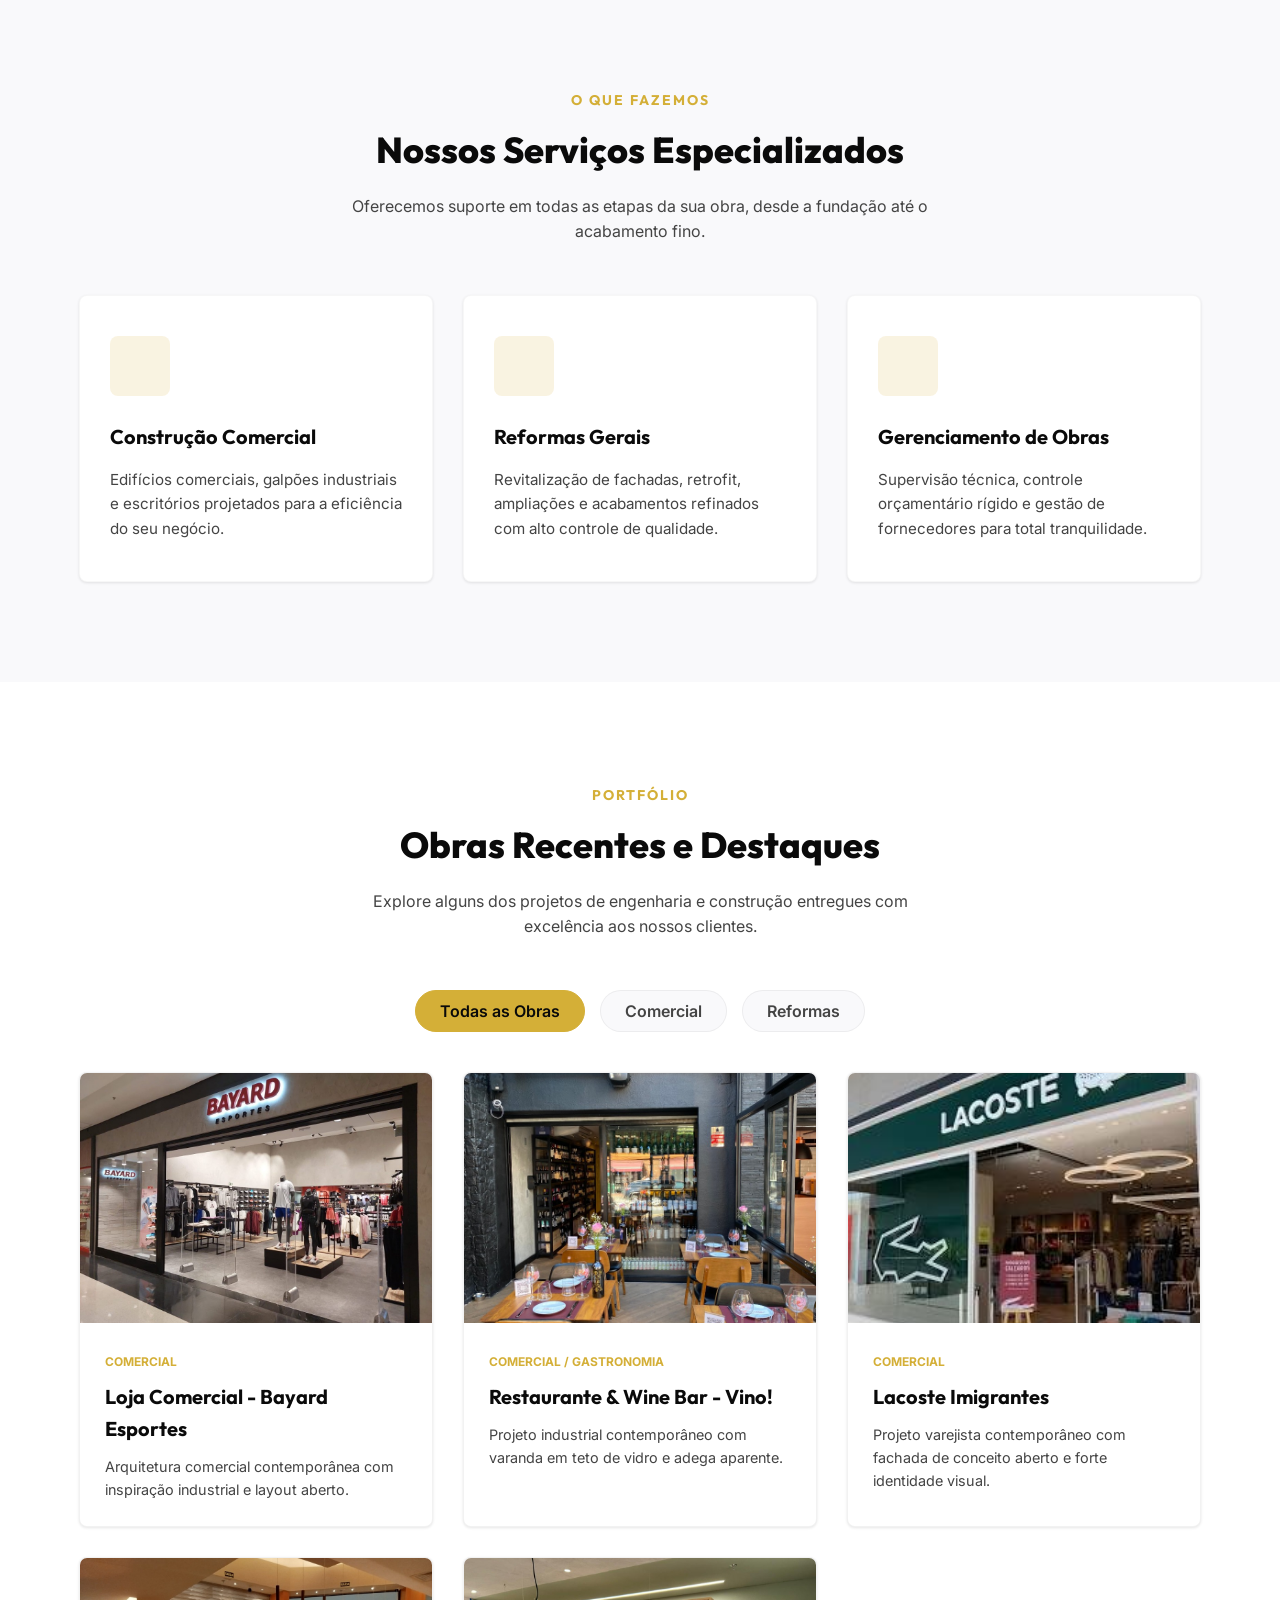
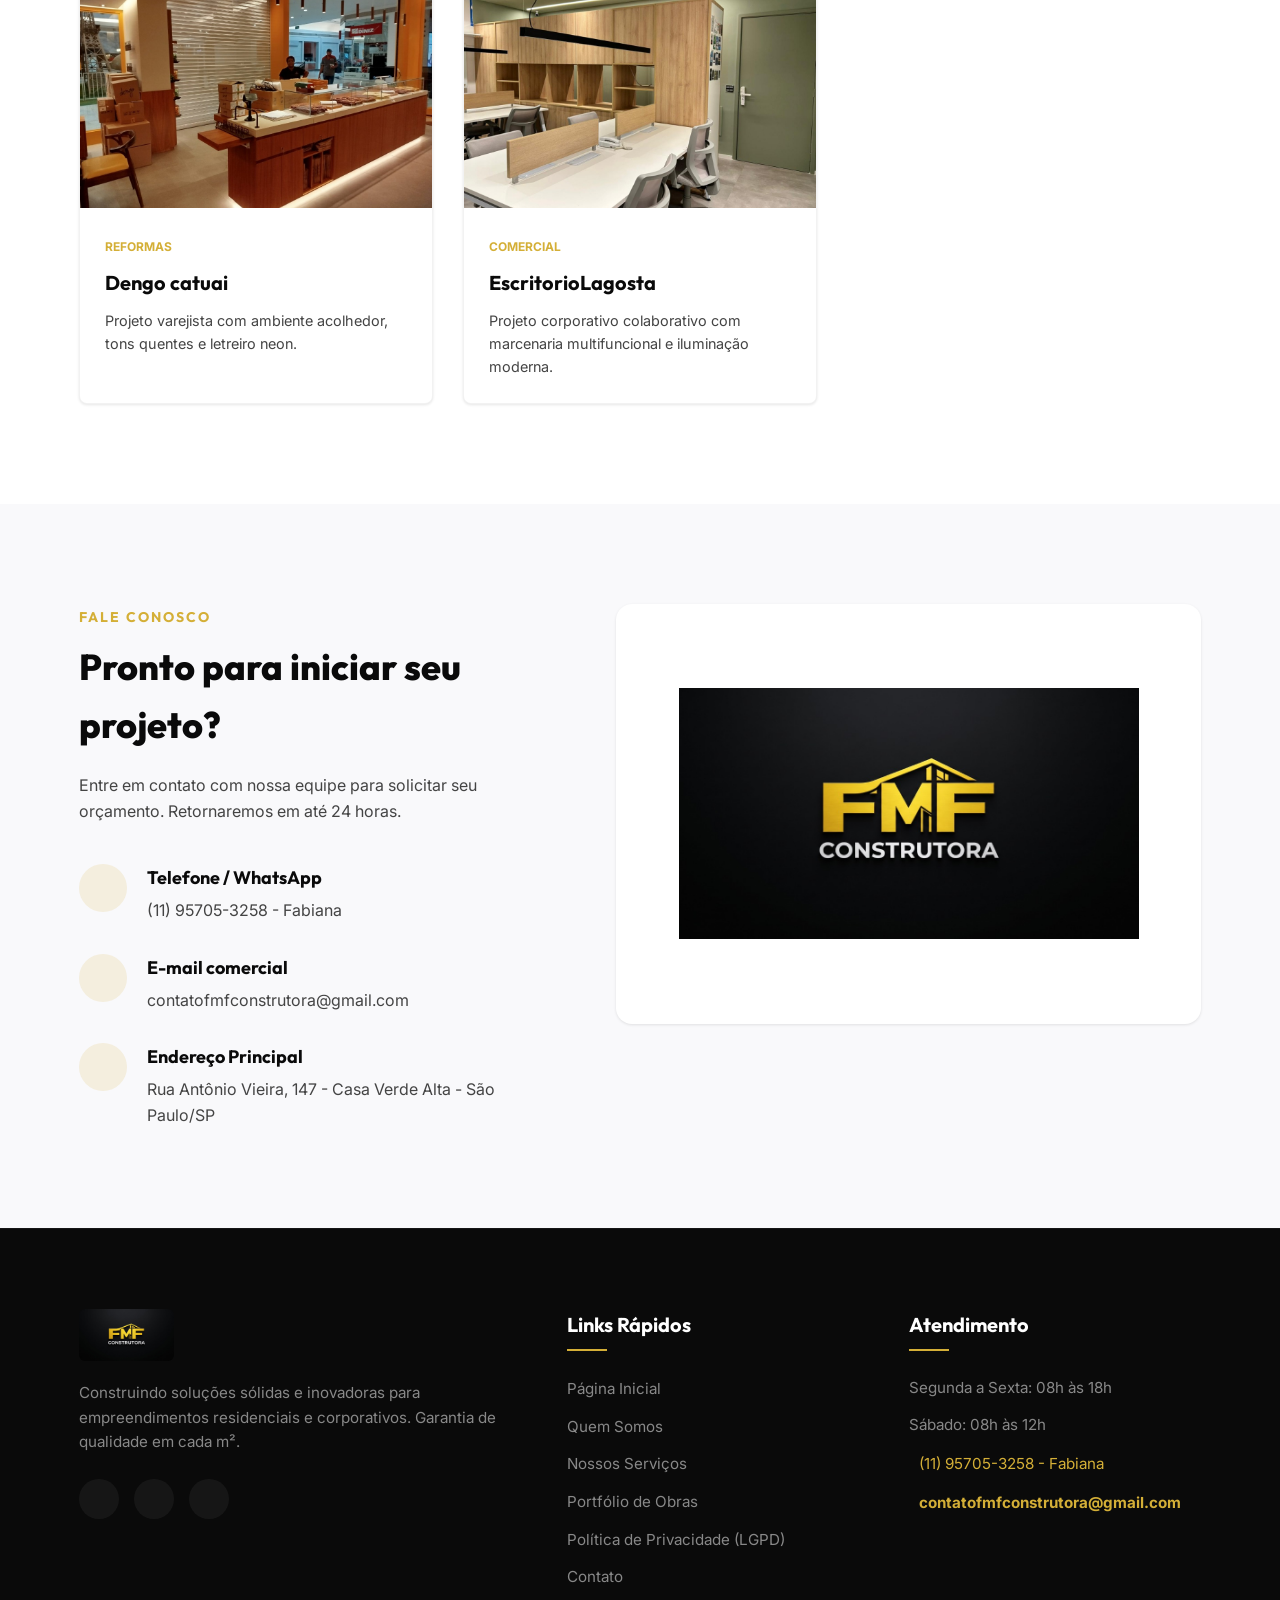
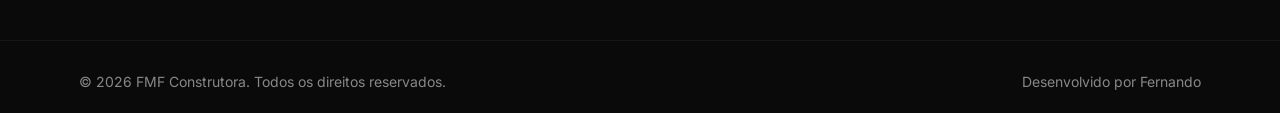
==== commit 56929ba4: "Add files via upload" ====
--- a/index.html
+++ b/index.html
@@ -229,20 +229,39 @@
                     
                     <!-- Obra 4 (Reformas) -->
                     <div class="portfolio-card" data-category="reformas"
-                         data-title="Escritório Tech"
+                         data-title="Dengo catuai"
                          data-tag="Reformas"
-                         data-desc="Reforma integral para implantação de conceito aberto (Open Office) para empresa de tecnologia. Layout flexível com salas de reunião acústicas, estações de trabalho ergonômicas e área de descompressão corporativa."
-                         data-images='["https://images.unsplash.com/photo-1581094288338-2314dddb7ecc?auto=format&fit=crop&w=1000&q=80","https://images.unsplash.com/photo-1497215728101-856f4ea42174?auto=format&fit=crop&w=1000&q=80","https://images.unsplash.com/photo-1524758631624-e2822e304c36?auto=format&fit=crop&w=1000&q=80"]'>
+                         data-desc="O projeto varejista cria um ambiente acolhedor com sua fachada em tons quentes, detalhes em madeira e letreiro neon. No interior, o layout otimiza o espaço através de um prático balcão central em ilha e amplas estantes de madeira, equilibrando o design contemporâneo com toques artesanais, como a luminária rústica pendente."
+                         data-images='["assets/dengo-1.jpg","assets/dengo-2.jpg","assets/dengo-3.jpg","assets/dengo-4.jpg"]'>
                         <div class="portfolio-img-box">
-                            <img src="https://images.unsplash.com/photo-1581094288338-2314dddb7ecc?auto=format&fit=crop&w=600&q=80" alt="Reforma Escritório Tech">
+                            <img src="assets/dengo-1.jpg" alt="Dengo catuai">
                             <div class="portfolio-overlay">
                                 <span class="view-btn"><i data-lucide="eye"></i> Ver Projeto</span>
                             </div>
                         </div>
                         <div class="portfolio-info">
                             <span class="category-tag">Reformas</span>
-                            <h3>Escritório Tech</h3>
-                            <p>Modernização de ambiente corporativo para conceito aberto (Open Office).</p>
+                            <h3>Dengo catuai</h3>
+                            <p>Projeto varejista com ambiente acolhedor, tons quentes e letreiro neon.</p>
+                        </div>
+                    </div>
+                    
+                    <!-- Obra 5 (Comercial) -->
+                    <div class="portfolio-card" data-category="comercial"
+                         data-title="EscritorioLagosta"
+                         data-tag="Comercial"
+                         data-desc="O projeto corporativo contemporâneo une funcionalidade e estilo em um layout colaborativo. A paleta em verde suave, branco e piso de cimento queimado é aquecida pela ampla marcenaria em madeira clara. O grande destaque é um móvel multifuncional inteligente que atua como divisória, armário e copa compacta. Estações de trabalho ergonômicas e uma iluminação moderna, com pendentes lineares e LEDs, completam o ambiente."
+                         data-images='["assets/lagosta-1.jpg","assets/lagosta-2.jpg","assets/lagosta-3.jpg","assets/lagosta-4.jpg","assets/lagosta-5.jpg"]'>
+                        <div class="portfolio-img-box">
+                            <img src="assets/lagosta-1.jpg" alt="EscritorioLagosta">
+                            <div class="portfolio-overlay">
+                                <span class="view-btn"><i data-lucide="eye"></i> Ver Projeto</span>
+                            </div>
+                        </div>
+                        <div class="portfolio-info">
+                            <span class="category-tag">Comercial</span>
+                            <h3>EscritorioLagosta</h3>
+                            <p>Projeto corporativo colaborativo com marcenaria multifuncional e iluminação moderna.</p>
                         </div>
                     </div>
                 </div>
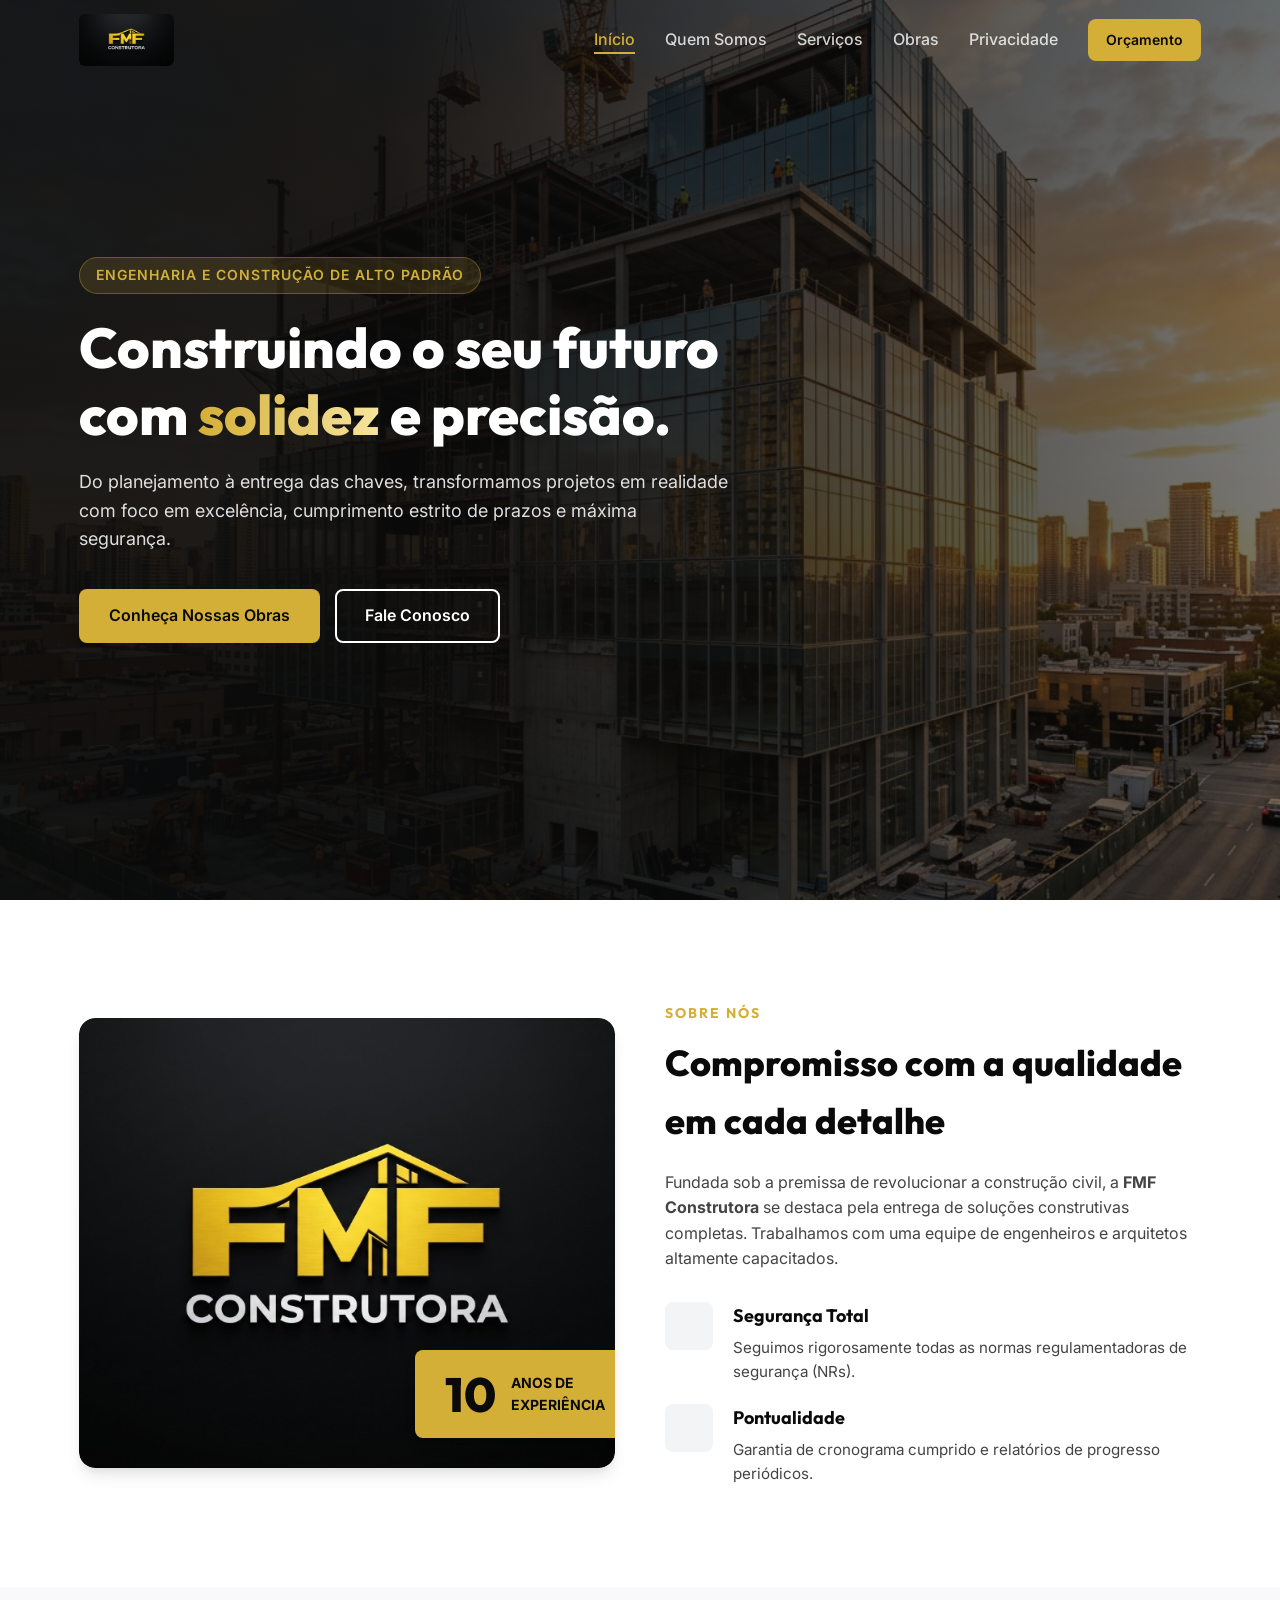
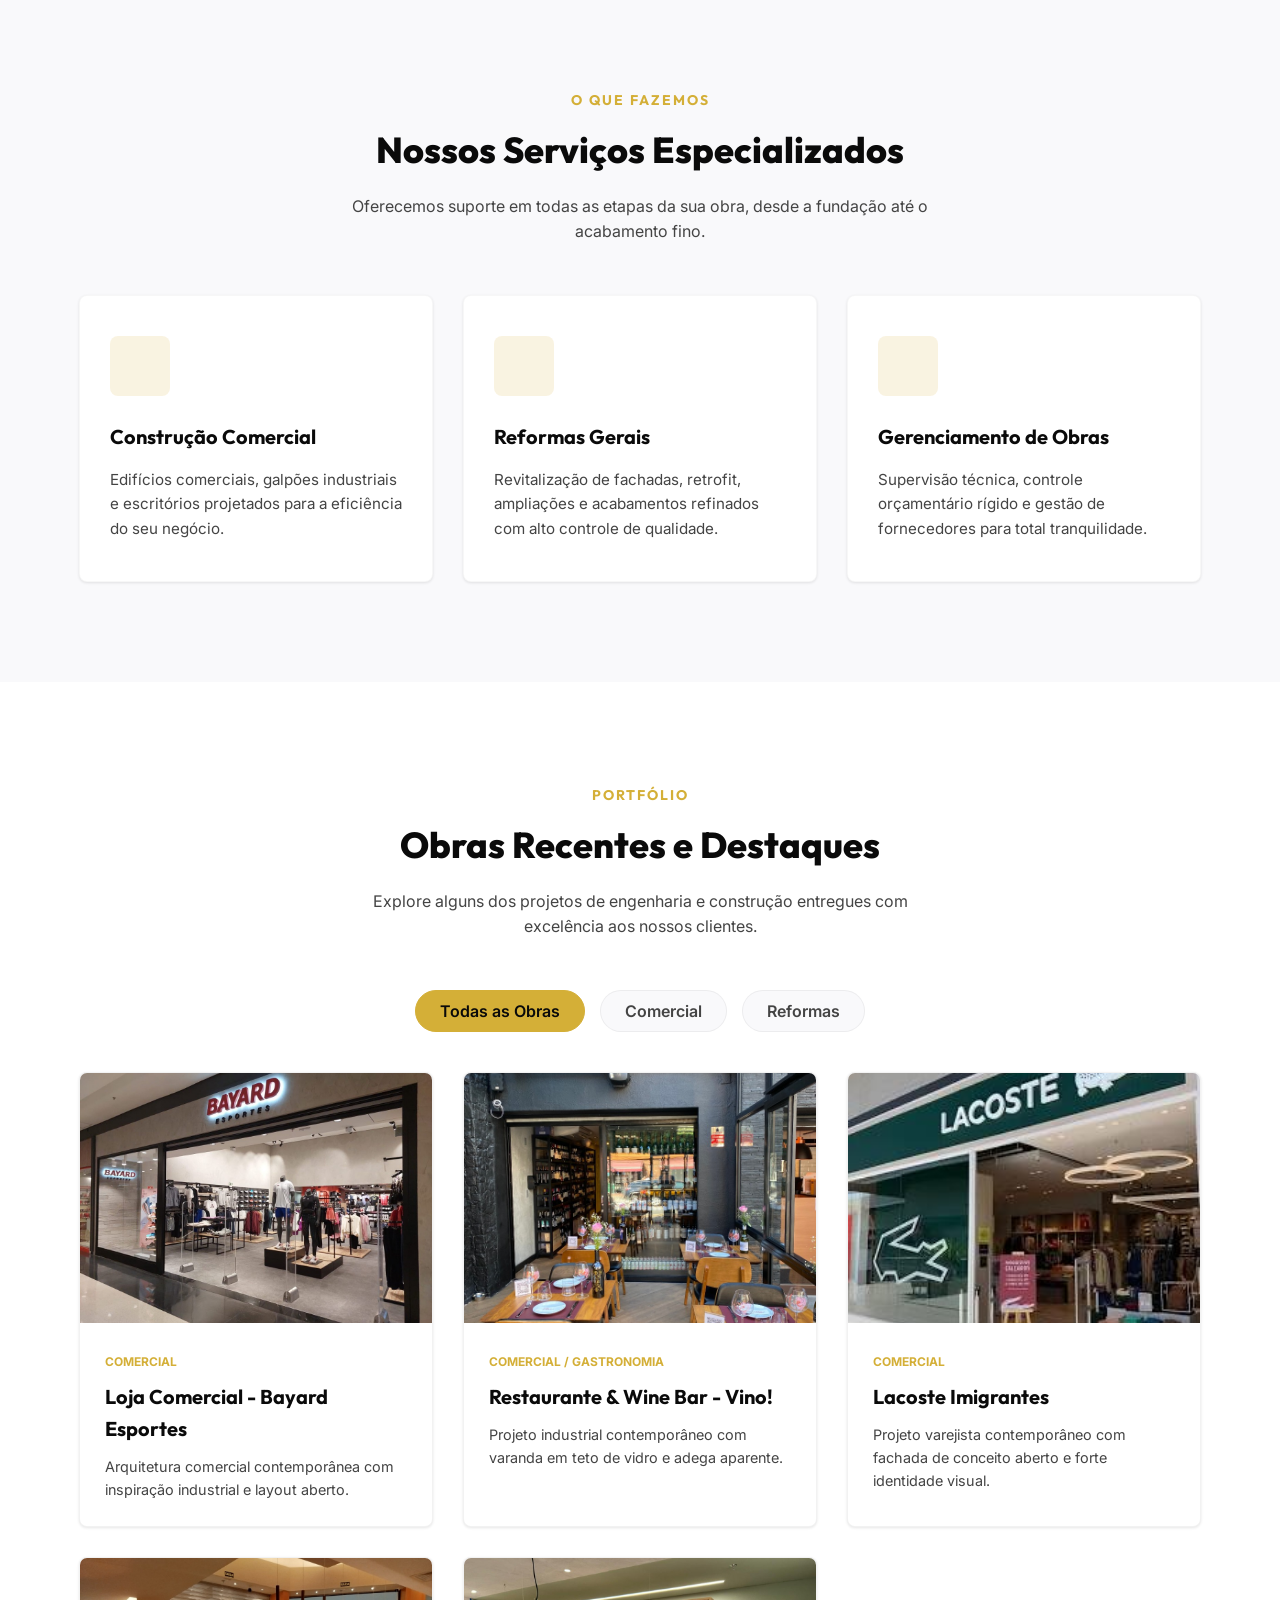
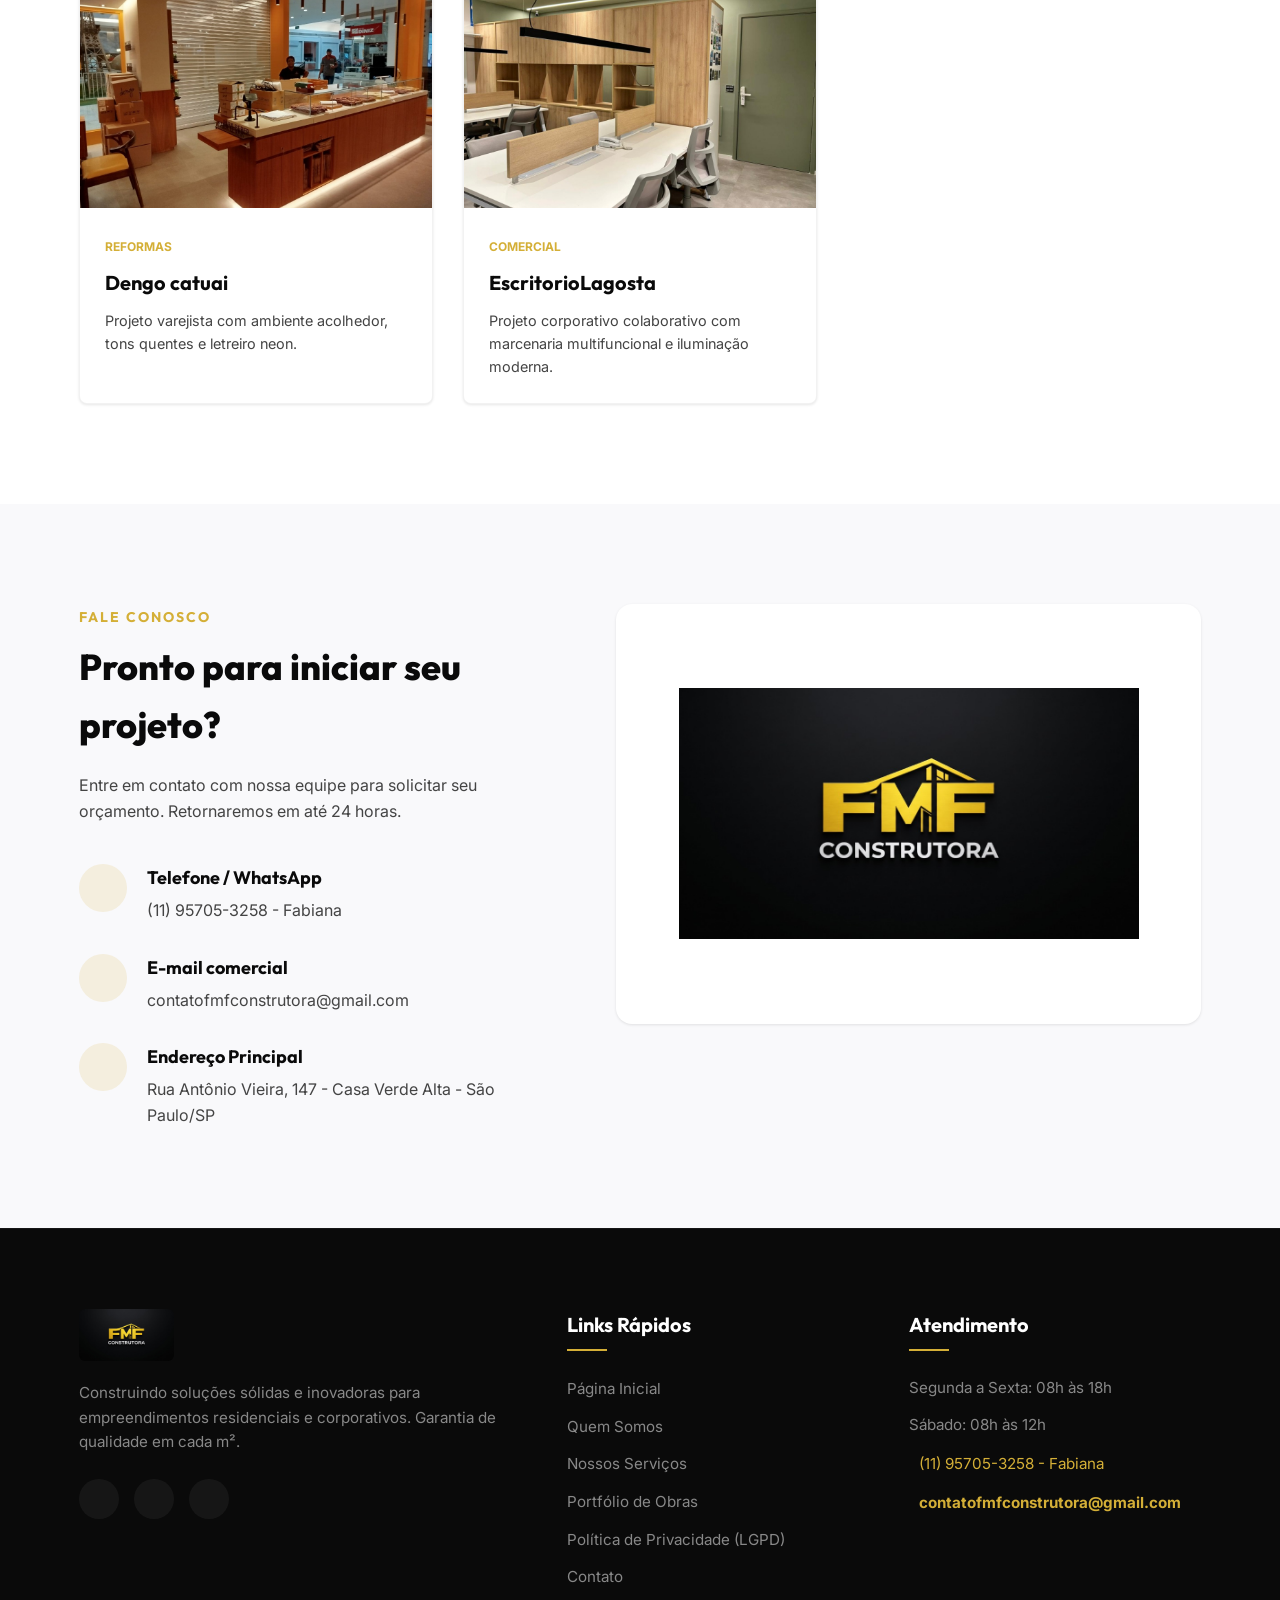
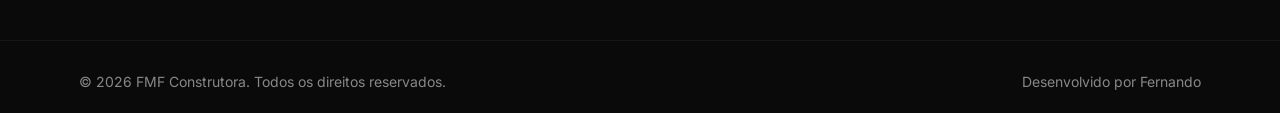
==== commit 547292fd: "Add files via upload" ====
--- a/index.html
+++ b/index.html
@@ -74,9 +74,9 @@
                 <div class="about-image-wrapper">
                     <!-- Detalhe decorativo com gradiente e borda flutuante -->
                     <div class="image-box">
-                        <img src="assets/hero.png" alt="Construção Moderna da FMF Construtora" onerror="this.src='https://images.unsplash.com/photo-1541888946425-d81bb19240f5?auto=format&fit=crop&w=800&q=80'">
+                        <img src="assets/sobre-img.jpg" alt="Construção Moderna da FMF Construtora">
                         <div class="experience-badge">
-                            <span class="exp-number">15</span>
+                            <span class="exp-number">10</span>
                             <span class="exp-text">Anos de<br>Experiência</span>
                         </div>
                     </div>
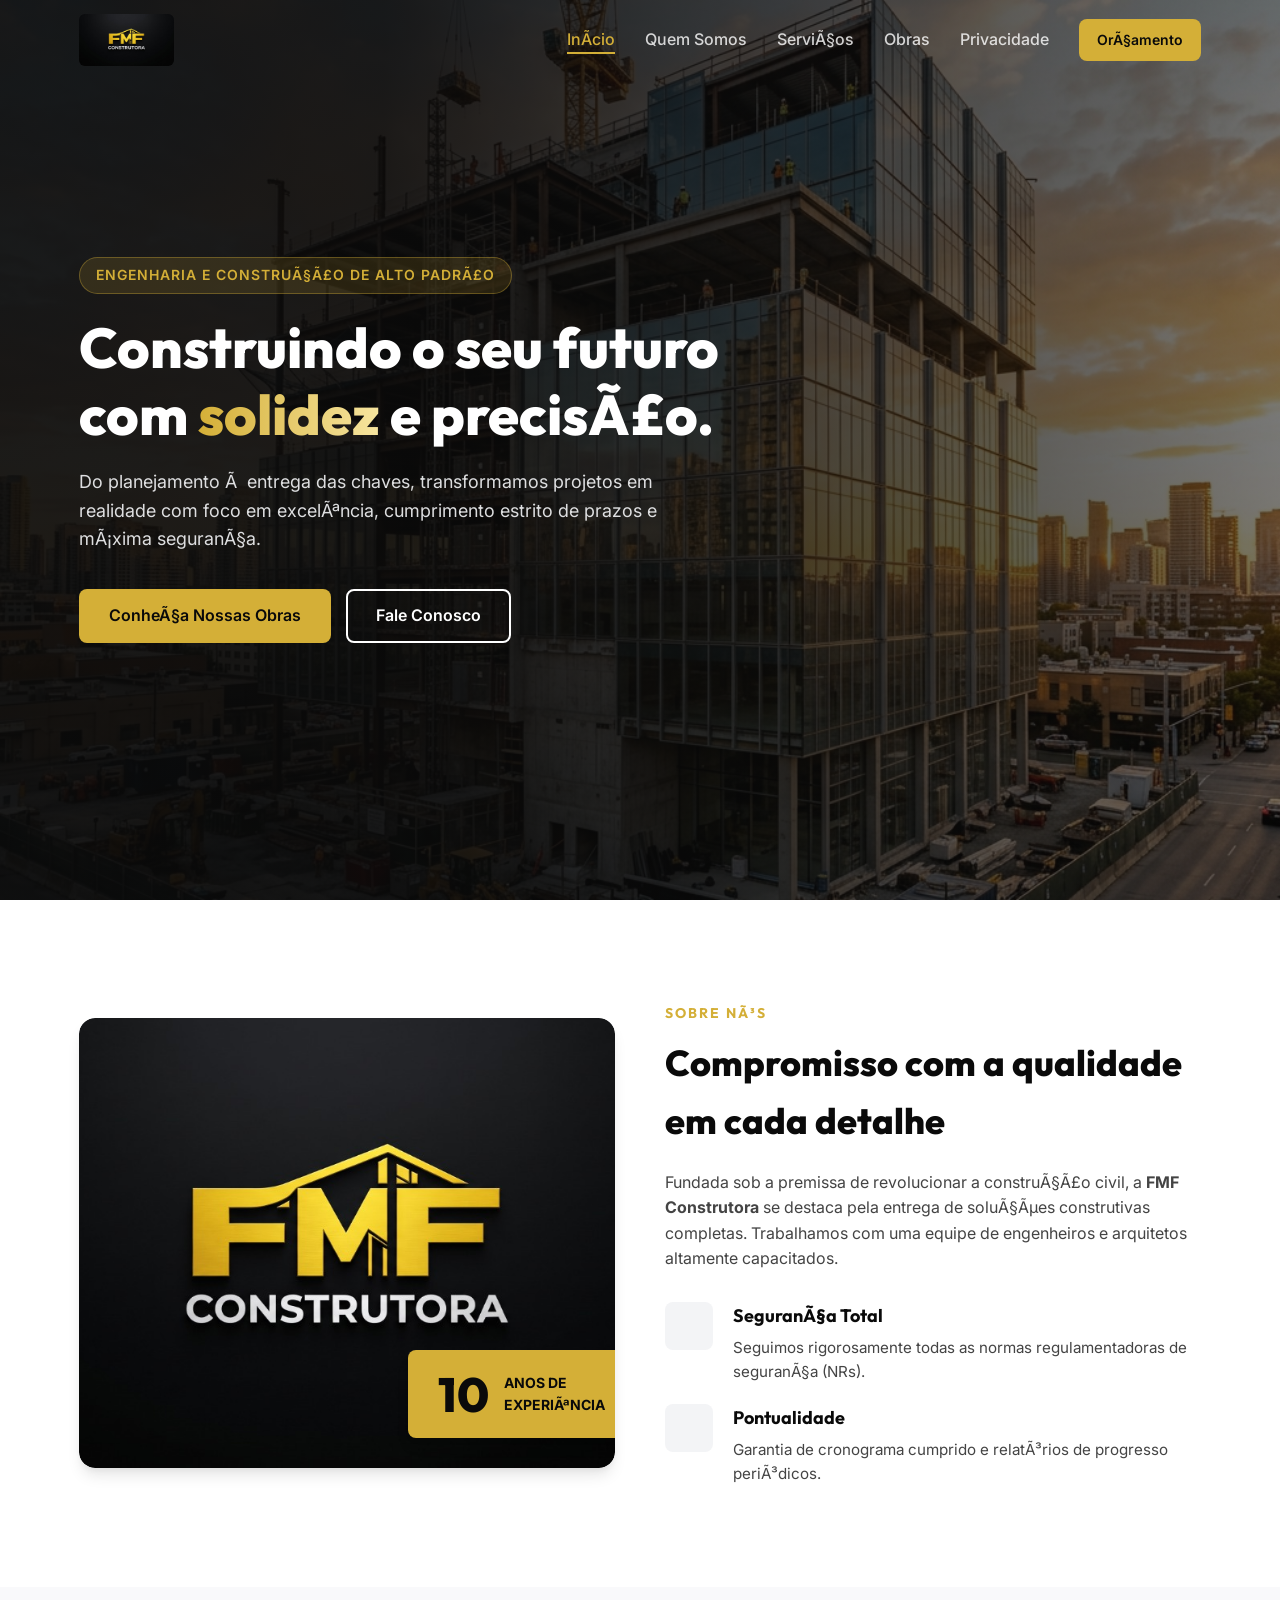
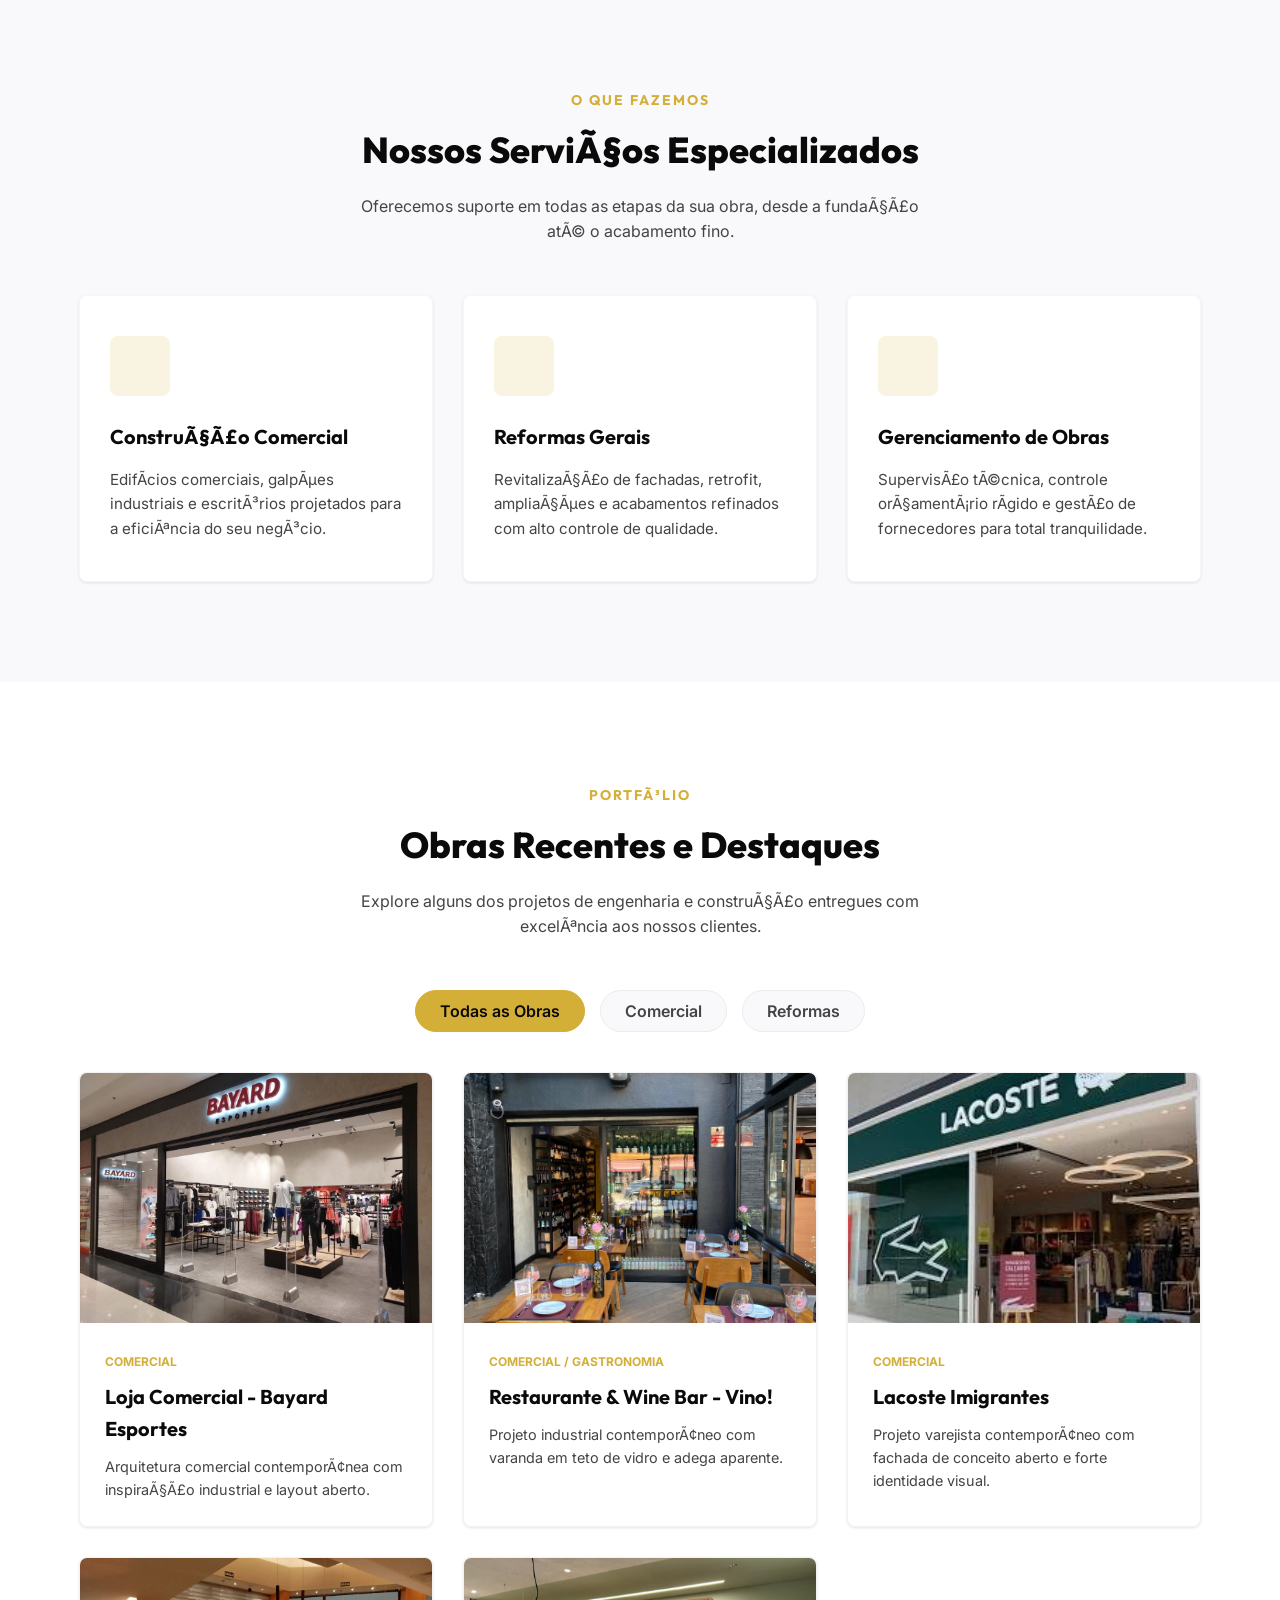
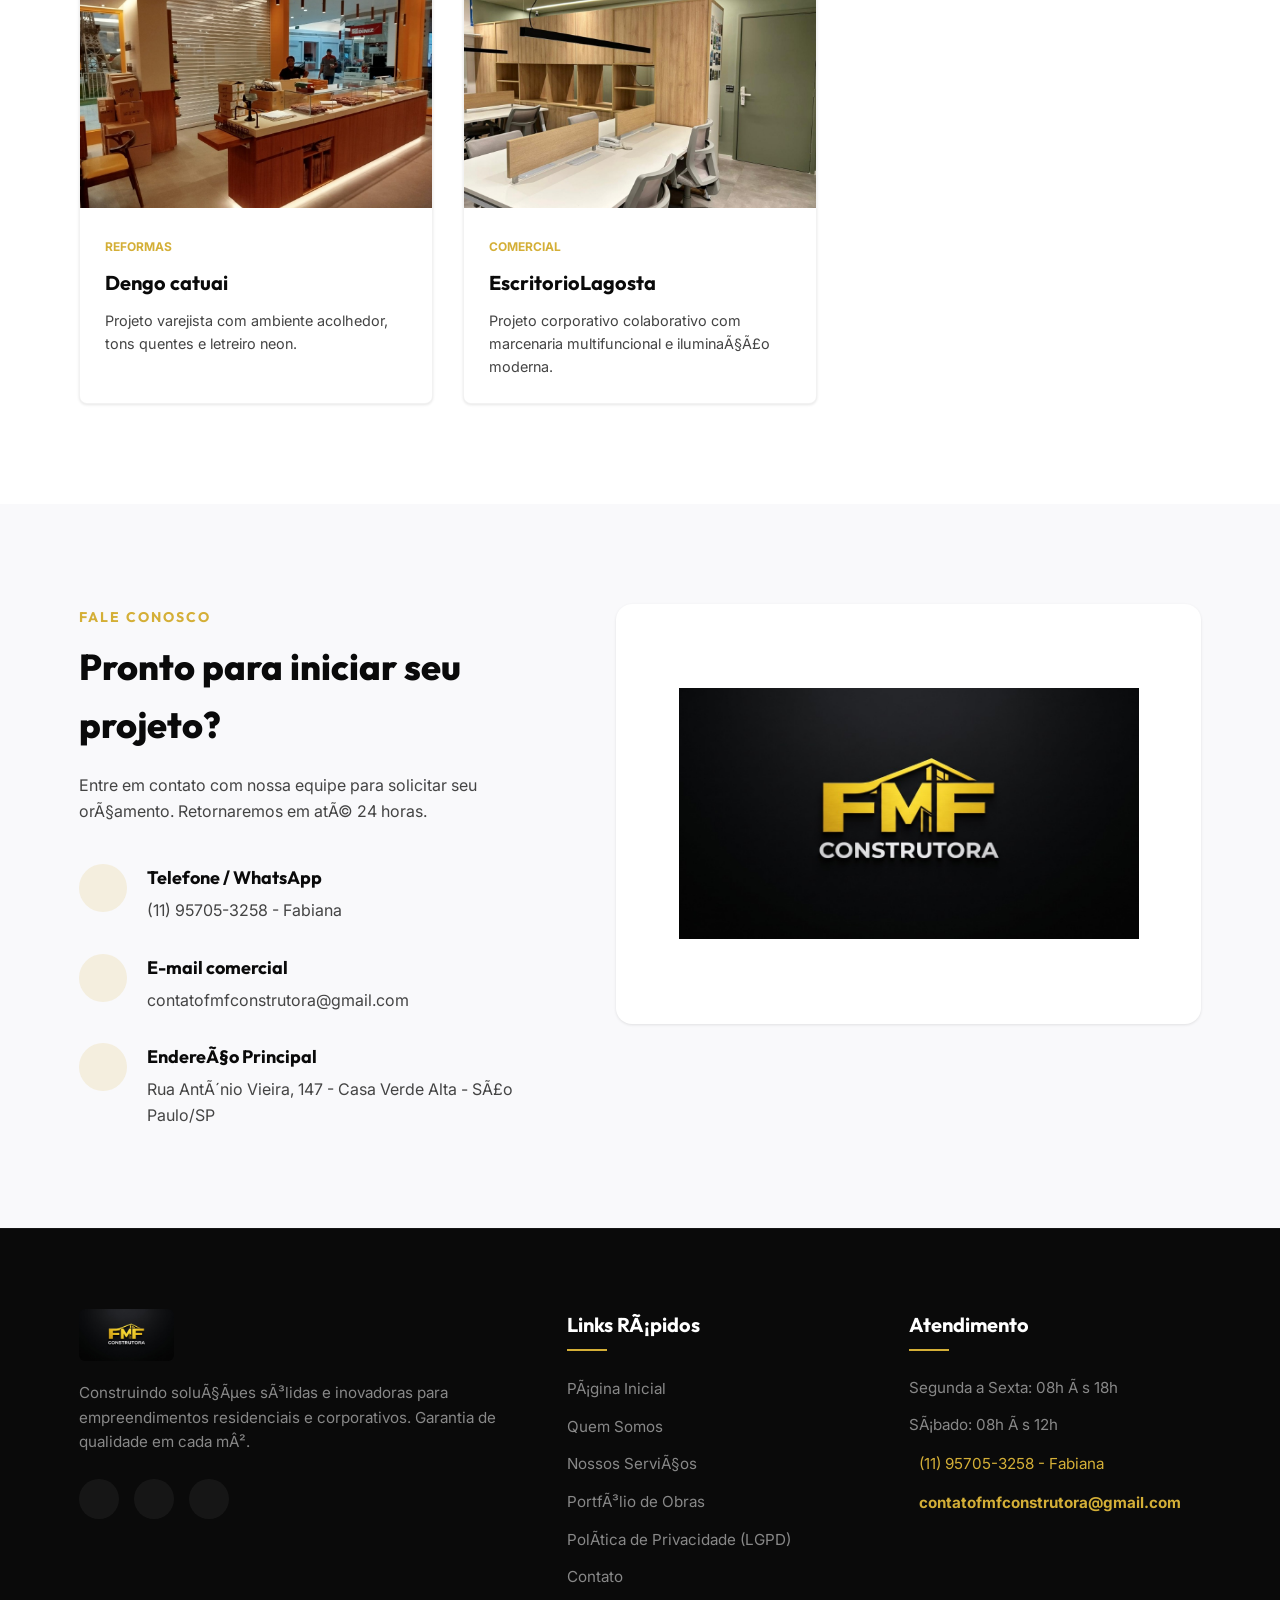
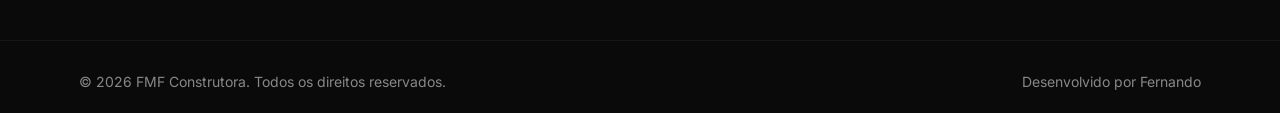
==== commit 8f24e22f: "Add files via upload" ====
--- a/index.html
+++ b/index.html
@@ -1,419 +1,419 @@
-<!DOCTYPE html>
-<html lang="pt-BR">
-<head>
-    <meta charset="UTF-8">
-    <meta name="viewport" content="width=device-width, initial-scale=1.0">
-    <title>FMF Construtora | Projetando e Construindo o Futuro</title>
-    
-    <!-- Meta Tags para SEO -->
-    <meta name="description" content="A FMF Construtora é referência em obras residenciais, comerciais e industriais. Garantimos qualidade, segurança e cumprimento de prazos. Solicite um orçamento.">
-    <meta name="keywords" content="construtora, engenharia, construção civil, reformas, projetos residenciais, obras comerciais, orçamento de obras">
-    <meta name="robots" content="index, follow">
-    
-    <!-- Google Fonts: Outfit (Títulos) e Inter (Textos) -->
-    <link rel="preconnect" href="https://fonts.googleapis.com">
-    <link rel="preconnect" href="https://fonts.gstatic.com" crossorigin>
-    <link href="https://fonts.googleapis.com/css2?family=Inter:wght@300;400;500;600;700&family=Outfit:wght@400;500;600;700;800&display=swap" rel="stylesheet">
-    
-    <!-- Lucide Icons (Ícones minimalistas e modernos via CDN) -->
-    <script src="https://unpkg.com/lucide@latest"></script>
-    
-    <!-- Link para o CSS customizado -->
-    <link rel="stylesheet" href="styles.css">
-</head>
-<body>
-
-    <!-- CABEÇALHO / NAVEGAÇÃO -->
-    <header class="main-header" id="header">
-        <div class="container header-container">
-            <a href="#" class="logo">
-                <img src="assets/logo-fmf.jpg" class="logo-img" alt="FMF Construtora">
-            </a>
-            
-            <!-- Menu Desktop -->
-            <nav class="nav-menu" id="nav-menu">
-                <ul>
-                    <li><a href="#inicio" class="nav-link active">Início</a></li>
-                    <li><a href="#sobre" class="nav-link">Quem Somos</a></li>
-                    <li><a href="#servicos" class="nav-link">Serviços</a></li>
-                    <li><a href="#portfolio" class="nav-link">Obras</a></li>
-                    <li><a href="politica.html" class="nav-link">Privacidade</a></li>
-                    <li><a href="#contato" class="btn btn-primary btn-sm">Orçamento</a></li>
-                </ul>
-            </nav>
-            
-            <!-- Botão do Menu Mobile (Hambúrguer) -->
-            <button class="menu-toggle" id="menu-toggle" aria-label="Abrir Menu">
-                <i data-lucide="menu" id="menu-icon"></i>
-            </button>
-        </div>
-    </header>
-
-    <main>
-        
-        <!-- SEÇÃO HERO (BANNER PRINCIPAL) -->
-        <section class="hero-section" id="inicio">
-            <div class="hero-overlay"></div>
-            <div class="hero-glow"></div>
-            <div class="container hero-container">
-                <div class="hero-content">
-                    <span class="hero-badge">Engenharia e Construção de Alto Padrão</span>
-                    <h1>Construindo o seu futuro com <span>solidez</span> e precisão.</h1>
-                    <p>Do planejamento à entrega das chaves, transformamos projetos em realidade com foco em excelência, cumprimento estrito de prazos e máxima segurança.</p>
-                    <div class="hero-actions">
-                        <a href="#portfolio" class="btn btn-primary">Conheça Nossas Obras</a>
-                        <a href="#contato" class="btn btn-outline">Fale Conosco</a>
-                    </div>
-                </div>
-            </div>
-        </section>
-
-        <!-- SEÇÃO QUEM SOMOS (SOBRE) -->
-        <section class="about-section" id="sobre">
-            <div class="container about-container">
-                <div class="about-image-wrapper">
-                    <!-- Detalhe decorativo com gradiente e borda flutuante -->
-                    <div class="image-box">
-                        <img src="assets/sobre-img.jpg" alt="Construção Moderna da FMF Construtora">
-                        <div class="experience-badge">
-                            <span class="exp-number">10</span>
-                            <span class="exp-text">Anos de<br>Experiência</span>
-                        </div>
-                    </div>
-                </div>
-                
-                <div class="about-content">
-                    <span class="section-subtitle">Sobre Nós</span>
-                    <h2>Compromisso com a qualidade em cada detalhe</h2>
-                    <p>Fundada sob a premissa de revolucionar a construção civil, a <strong>FMF Construtora</strong> se destaca pela entrega de soluções construtivas completas. Trabalhamos com uma equipe de engenheiros e arquitetos altamente capacitados.</p>
-                    
-                    <div class="about-features">
-                        <div class="feature-item">
-                            <div class="feature-icon">
-                                <i data-lucide="shield-check"></i>
-                            </div>
-                            <div>
-                                <h3>Segurança Total</h3>
-                                <p>Seguimos rigorosamente todas as normas regulamentadoras de segurança (NRs).</p>
-                            </div>
-                        </div>
-                        <div class="feature-item">
-                            <div class="feature-icon">
-                                <i data-lucide="clock"></i>
-                            </div>
-                            <div>
-                                <h3>Pontualidade</h3>
-                                <p>Garantia de cronograma cumprido e relatórios de progresso periódicos.</p>
-                            </div>
-                        </div>
-                    </div>
-                </div>
-            </div>
-        </section>
-
-
-        <!-- SEÇÃO SERVIÇOS -->
-        <section class="services-section" id="servicos">
-            <div class="container">
-                <div class="section-header">
-                    <span class="section-subtitle">O que fazemos</span>
-                    <h2>Nossos Serviços Especializados</h2>
-                    <p>Oferecemos suporte em todas as etapas da sua obra, desde a fundação até o acabamento fino.</p>
-                </div>
-                
-                <div class="services-grid">
-                    <!-- Serviço 1 (Comercial) -->
-                    <div class="service-card">
-                        <div class="service-icon-box">
-                            <i data-lucide="building-2"></i>
-                        </div>
-                        <h3>Construção Comercial</h3>
-                        <p>Edifícios comerciais, galpões industriais e escritórios projetados para a eficiência do seu negócio.</p>
-                    </div>
-                    
-                    <!-- Serviço 2 (Reformas) -->
-                    <div class="service-card">
-                        <div class="service-icon-box">
-                            <i data-lucide="hammer"></i>
-                        </div>
-                        <h3>Reformas Gerais</h3>
-                        <p>Revitalização de fachadas, retrofit, ampliações e acabamentos refinados com alto controle de qualidade.</p>
-                    </div>
-                    
-                    <!-- Serviço 3 (Gerenciamento) -->
-                    <div class="service-card">
-                        <div class="service-icon-box">
-                            <i data-lucide="drafting-compass"></i>
-                        </div>
-                        <h3>Gerenciamento de Obras</h3>
-                        <p>Supervisão técnica, controle orçamentário rígido e gestão de fornecedores para total tranquilidade.</p>
-                    </div>
-                </div>
-            </div>
-        </section>
-
-        <!-- SEÇÃO PORTFÓLIO (GALERIA DE OBRAS) -->
-        <section class="portfolio-section" id="portfolio">
-            <div class="container">
-                <div class="section-header">
-                    <span class="section-subtitle">Portfólio</span>
-                    <h2>Obras Recentes e Destaques</h2>
-                    <p>Explore alguns dos projetos de engenharia e construção entregues com excelência aos nossos clientes.</p>
-                </div>
-                
-                <!-- Filtros de Obras -->
-                <div class="portfolio-filters">
-                    <button class="filter-btn active" data-filter="all">Todas as Obras</button>
-                    <button class="filter-btn" data-filter="comercial">Comercial</button>
-                    <button class="filter-btn" data-filter="reformas">Reformas</button>
-                </div>
-                
-                <!-- Grid de Obras -->
-                <div class="portfolio-grid">
-                    <!-- Obra 1 (Comercial - Loja Bayard Esportes) -->
-                    <div class="portfolio-card" data-category="comercial"
-                         data-title="Loja Comercial - Bayard Esportes"
-                         data-tag="Comercial"
-                         data-desc="A arquitetura comercial da loja adota um estilo contemporâneo de inspiração industrial, destacando-se por paredes com acabamento em cimento queimado e piso cinza uniforme. O mobiliário mescla estruturas metálicas pretas e detalhes em madeira clara, complementado por um layout aberto com corredores amplos e expositores de baixa altura. A iluminação técnica em trilhos com spots direcionáveis valoriza os produtos, enquanto a fachada totalmente aberta integra o interior ao corredor do centro comercial."
-                         data-images='["assets/bayard-fachada.jpg","assets/bayard-interior-1.jpg","assets/bayard-interior-2.jpg"]'>
-                        <div class="portfolio-img-box">
-                            <img src="assets/bayard-fachada.jpg" alt="Loja Comercial - Bayard Esportes">
-                            <div class="portfolio-overlay">
-                                <span class="view-btn"><i data-lucide="eye"></i> Ver Projeto</span>
-                            </div>
-                        </div>
-                        <div class="portfolio-info">
-                            <span class="category-tag">Comercial</span>
-                            <h3>Loja Comercial - Bayard Esportes</h3>
-                            <p>Arquitetura comercial contemporânea com inspiração industrial e layout aberto.</p>
-                        </div>
-                    </div>
-                    
-                    <!-- Obra 2 (Comercial / Gastronomia - Vino!) -->
-                    <div class="portfolio-card" data-category="comercial"
-                         data-title="Restaurante & Wine Bar - Vino!"
-                         data-tag="Comercial / Gastronomia"
-                         data-desc="O projeto industrial contemporâneo destaca-se pela varanda com teto de vidro e estrutura metálica preta, integrando o interior à rua. O piso de madeira em espinha de peixe e as paredes em cimento queimado aquecem o ambiente. O layout otimiza o salão estreito com um longo sofá contínuo de couro, enquanto a adega aparente e um pequeno jardim vertical unem perfeitamente funcionalidade e estética."
-                         data-images='["assets/vino-varanda.jpg","assets/vino-entrada.jpg","assets/vino-interior-sofa.jpg","assets/vino-varanda-mesas.jpg"]'>
-                        <div class="portfolio-img-box">
-                            <img src="assets/vino-varanda.jpg" alt="Restaurante & Wine Bar - Vino!">
-                            <div class="portfolio-overlay">
-                                <span class="view-btn"><i data-lucide="eye"></i> Ver Projeto</span>
-                            </div>
-                        </div>
-                        <div class="portfolio-info">
-                            <span class="category-tag">Comercial / Gastronomia</span>
-                            <h3>Restaurante & Wine Bar - Vino!</h3>
-                            <p>Projeto industrial contemporâneo com varanda em teto de vidro e adega aparente.</p>
-                        </div>
-                    </div>
-                    
-                    <!-- Obra 3 (Comercial) -->
-                    <div class="portfolio-card" data-category="comercial"
-                         data-title="Lacoste Imigrantes"
-                         data-tag="Comercial"
-                         data-desc="O projeto varejista contemporâneo da loja prioriza a visibilidade com uma fachada de conceito aberto e amplas vitrines de vidro. O interior moderno destaca a forte identidade visual da marca através de um layout organizado, luminárias circulares pendentes e um grande logotipo estilizado do crocodilo aplicado na parede."
-                         data-images='["assets/lacoste-1.jpg","assets/lacoste-2.jpg"]'>
-                        <div class="portfolio-img-box">
-                            <img src="assets/lacoste-1.jpg" alt="Lacoste Imigrantes">
-                            <div class="portfolio-overlay">
-                                <span class="view-btn"><i data-lucide="eye"></i> Ver Projeto</span>
-                            </div>
-                        </div>
-                        <div class="portfolio-info">
-                            <span class="category-tag">Comercial</span>
-                            <h3>Lacoste Imigrantes</h3>
-                            <p>Projeto varejista contemporâneo com fachada de conceito aberto e forte identidade visual.</p>
-                        </div>
-                    </div>
-                    
-                    <!-- Obra 4 (Reformas) -->
-                    <div class="portfolio-card" data-category="reformas"
-                         data-title="Dengo catuai"
-                         data-tag="Reformas"
-                         data-desc="O projeto varejista cria um ambiente acolhedor com sua fachada em tons quentes, detalhes em madeira e letreiro neon. No interior, o layout otimiza o espaço através de um prático balcão central em ilha e amplas estantes de madeira, equilibrando o design contemporâneo com toques artesanais, como a luminária rústica pendente."
-                         data-images='["assets/dengo-1.jpg","assets/dengo-2.jpg","assets/dengo-3.jpg","assets/dengo-4.jpg"]'>
-                        <div class="portfolio-img-box">
-                            <img src="assets/dengo-1.jpg" alt="Dengo catuai">
-                            <div class="portfolio-overlay">
-                                <span class="view-btn"><i data-lucide="eye"></i> Ver Projeto</span>
-                            </div>
-                        </div>
-                        <div class="portfolio-info">
-                            <span class="category-tag">Reformas</span>
-                            <h3>Dengo catuai</h3>
-                            <p>Projeto varejista com ambiente acolhedor, tons quentes e letreiro neon.</p>
-                        </div>
-                    </div>
-                    
-                    <!-- Obra 5 (Comercial) -->
-                    <div class="portfolio-card" data-category="comercial"
-                         data-title="EscritorioLagosta"
-                         data-tag="Comercial"
-                         data-desc="O projeto corporativo contemporâneo une funcionalidade e estilo em um layout colaborativo. A paleta em verde suave, branco e piso de cimento queimado é aquecida pela ampla marcenaria em madeira clara. O grande destaque é um móvel multifuncional inteligente que atua como divisória, armário e copa compacta. Estações de trabalho ergonômicas e uma iluminação moderna, com pendentes lineares e LEDs, completam o ambiente."
-                         data-images='["assets/lagosta-1.jpg","assets/lagosta-2.jpg","assets/lagosta-3.jpg","assets/lagosta-4.jpg","assets/lagosta-5.jpg"]'>
-                        <div class="portfolio-img-box">
-                            <img src="assets/lagosta-1.jpg" alt="EscritorioLagosta">
-                            <div class="portfolio-overlay">
-                                <span class="view-btn"><i data-lucide="eye"></i> Ver Projeto</span>
-                            </div>
-                        </div>
-                        <div class="portfolio-info">
-                            <span class="category-tag">Comercial</span>
-                            <h3>EscritorioLagosta</h3>
-                            <p>Projeto corporativo colaborativo com marcenaria multifuncional e iluminação moderna.</p>
-                        </div>
-                    </div>
-                </div>
-            </div>
-        </section>
-        <!-- SEÇÃO ORÇAMENTO / CONTATO -->
-        <section class="contact-section" id="contato">
-            <div class="container contact-container">
-                <div class="contact-info-panel">
-                    <span class="section-subtitle">Fale Conosco</span>
-                    <h2>Pronto para iniciar seu projeto?</h2>
-                    <p>Entre em contato com nossa equipe para solicitar seu orçamento. Retornaremos em até 24 horas.</p>
-                    
-                    <div class="contact-details">
-                        <div class="contact-detail-item">
-                            <div class="detail-icon"><i data-lucide="phone"></i></div>
-                            <div>
-                                <h4>Telefone / WhatsApp</h4>
-                                <p><a class="contact-phone whatsapp-link" href="https://wa.link/ng6g9x">(11) 95705-3258 - Fabiana</a></p>
-                            </div>
-                        </div>
-                        <div class="contact-detail-item">
-                            <div class="detail-icon"><i data-lucide="mail"></i></div>
-                            <div>
-                                <h4>E-mail comercial</h4>
-                                <p>contatofmfconstrutora@gmail.com</p>
-                            </div>
-                        </div>
-                        <div class="contact-detail-item">
-                            <div class="detail-icon"><i data-lucide="map-pin"></i></div>
-                            <div>
-                                <h4>Endereço Principal</h4>
-                                <p>Rua Antônio Vieira, 147 - Casa Verde Alta - São Paulo/SP</p>
-                            </div>
-                        </div>
-                    </div>
-                </div>
-                <div class="contact-logo-panel">
-                    <img src="assets/logo-fmf.jpg" alt="Logo FMF Construtora">
-                </div>
-            </div>
-        </section>
-        
-    </main>
-
-    <!-- RODAPÉ (FOOTER) -->
-    <footer class="main-footer">
-        <div class="container footer-grid">
-            <div class="footer-col brand-col">
-                <a href="#" class="logo">
-                    <img src="assets/logo-fmf.jpg" class="logo-img" alt="FMF Construtora">
-                </a>
-                <p>Construindo soluções sólidas e inovadoras para empreendimentos residenciais e corporativos. Garantia de qualidade em cada m².</p>
-                <div class="social-links">
-                    <a href="#" aria-label="Facebook"><i data-lucide="facebook"></i></a>
-                    <a href="#" aria-label="Instagram"><i data-lucide="instagram"></i></a>
-                    <a href="#" aria-label="Linkedin"><i data-lucide="linkedin"></i></a>
-                </div>
-            </div>
-            
-            <div class="footer-col links-col">
-                <h3>Links Rápidos</h3>
-                <ul>
-                    <li><a href="#inicio">Página Inicial</a></li>
-                    <li><a href="#sobre">Quem Somos</a></li>
-                    <li><a href="#servicos">Nossos Serviços</a></li>
-                    <li><a href="#portfolio">Portfólio de Obras</a></li>
-                    <li><a href="politica.html">Política de Privacidade (LGPD)</a></li>
-                    <li><a href="#contato">Contato</a></li>
-                </ul>
-            </div>
-            
-            <div class="footer-col contact-col">
-                <h3>Atendimento</h3>
-                <p>Segunda a Sexta: 08h às 18h</p>
-                <p>Sábado: 08h às 12h</p>
-                <p class="highlight-info"><i data-lucide="phone"></i> <a class="contact-phone whatsapp-link" href="https://wa.link/ng6g9x">(11) 95705-3258 - Fabiana</a></p>
-                <p class="highlight-info"><i data-lucide="mail"></i> contatofmfconstrutora@gmail.com</p>
-            </div>
-        </div>
-        
-        <div class="footer-bottom">
-            <div class="container bottom-container">
-                <p>&copy; 2026 FMF Construtora. Todos os direitos reservados.</p>
-                <p>Desenvolvido por Fernando</p>
-            </div>
-        </div>
-    </footer>
-
-    <!-- Notificação Flutuante (Toast) para envio do formulário -->
-    <div id="toast" class="toast">
-        <div class="toast-content">
-            <i data-lucide="check-circle" class="toast-icon"></i>
-            <div class="toast-message">
-                <h4>Solicitação Enviada!</h4>
-                <p>Retornaremos o contato em breve.</p>
-            </div>
-        </div>
-    </div>
-
-    <!-- MODAL DE DETALHES DO PROJETO (PORTFÓLIO) -->
-    <div id="project-modal" class="modal-overlay" aria-hidden="true">
-        <div class="modal-card">
-            <!-- 1. Botão Fechar (X) -->
-            <button class="modal-close" id="modal-close" aria-label="Fechar Modal">
-                <i data-lucide="x"></i>
-            </button>
-            
-            <!-- 2. Cabeçalho / Título do Projeto -->
-            <div class="modal-header">
-                <span id="modal-category" class="category-tag"></span>
-                <h2 id="modal-title"></h2>
-            </div>
-            
-            <!-- 3. Carrossel / Slider com Setas -->
-            <div class="modal-carousel">
-                <button class="carousel-btn carousel-prev" id="carousel-prev" aria-label="Foto Anterior">
-                    <i data-lucide="chevron-left"></i>
-                </button>
-                <div class="carousel-slide-wrapper">
-                    <img id="carousel-img" src="" alt="Foto do Projeto">
-                </div>
-                <button class="carousel-btn carousel-next" id="carousel-next" aria-label="Próxima Foto">
-                    <i data-lucide="chevron-right"></i>
-                </button>
-                <div id="carousel-dots" class="carousel-dots"></div>
-            </div>
-            
-            <!-- 4. Descrição do Projeto -->
-            <div class="modal-body">
-                <p id="modal-description"></p>
-            </div>
-        </div>
-    </div>
-
-    <!-- Inicialização dos ícones do Lucide no final do arquivo -->
-    <script>
-        lucide.createIcons();
-    </script>
-    <script src="script.js"></script>
-</body>
-
-
-
-
-
-
-
-
-
-
-
-
-
-
+﻿<!DOCTYPE html>
+<html lang="pt-BR">
+<head>
+    <meta charset="UTF-8">
+    <meta name="viewport" content="width=device-width, initial-scale=1.0">
+    <title>FMF Construtora | Projetando e Construindo o Futuro</title>
+    
+    <!-- Meta Tags para SEO -->
+    <meta name="description" content="A FMF Construtora Ã© referÃªncia em obras residenciais, comerciais e industriais. Garantimos qualidade, seguranÃ§a e cumprimento de prazos. Solicite um orÃ§amento.">
+    <meta name="keywords" content="construtora, engenharia, construÃ§Ã£o civil, reformas, projetos residenciais, obras comerciais, orÃ§amento de obras">
+    <meta name="robots" content="index, follow">
+    
+    <!-- Google Fonts: Outfit (TÃ­tulos) e Inter (Textos) -->
+    <link rel="preconnect" href="https://fonts.googleapis.com">
+    <link rel="preconnect" href="https://fonts.gstatic.com" crossorigin>
+    <link href="https://fonts.googleapis.com/css2?family=Inter:wght@300;400;500;600;700&family=Outfit:wght@400;500;600;700;800&display=swap" rel="stylesheet">
+    
+    <!-- Lucide Icons (Ãcones minimalistas e modernos via CDN) -->
+    <script src="https://unpkg.com/lucide@latest"></script>
+    
+    <!-- Link para o CSS customizado -->
+    <link rel="stylesheet" href="styles.css">
+</head>
+<body>
+
+    <!-- CABEÃ‡ALHO / NAVEGAÃ‡ÃƒO -->
+    <header class="main-header" id="header">
+        <div class="container header-container">
+            <a href="#" class="logo">
+                <img src="assets/logo-fmf.jpg" class="logo-img" alt="FMF Construtora">
+            </a>
+            
+            <!-- Menu Desktop -->
+            <nav class="nav-menu" id="nav-menu">
+                <ul>
+                    <li><a href="#inicio" class="nav-link active">InÃ­cio</a></li>
+                    <li><a href="#sobre" class="nav-link">Quem Somos</a></li>
+                    <li><a href="#servicos" class="nav-link">ServiÃ§os</a></li>
+                    <li><a href="#portfolio" class="nav-link">Obras</a></li>
+                    <li><a href="politica.html" class="nav-link">Privacidade</a></li>
+                    <li><a href="#contato" class="btn btn-primary btn-sm">OrÃ§amento</a></li>
+                </ul>
+            </nav>
+            
+            <!-- BotÃ£o do Menu Mobile (HambÃºrguer) -->
+            <button class="menu-toggle" id="menu-toggle" aria-label="Abrir Menu">
+                <i data-lucide="menu" id="menu-icon"></i>
+            </button>
+        </div>
+    </header>
+
+    <main>
+        
+        <!-- SEÃ‡ÃƒO HERO (BANNER PRINCIPAL) -->
+        <section class="hero-section" id="inicio">
+            <div class="hero-overlay"></div>
+            <div class="hero-glow"></div>
+            <div class="container hero-container">
+                <div class="hero-content">
+                    <span class="hero-badge">Engenharia e ConstruÃ§Ã£o de Alto PadrÃ£o</span>
+                    <h1>Construindo o seu futuro com <span>solidez</span> e precisÃ£o.</h1>
+                    <p>Do planejamento Ã  entrega das chaves, transformamos projetos em realidade com foco em excelÃªncia, cumprimento estrito de prazos e mÃ¡xima seguranÃ§a.</p>
+                    <div class="hero-actions">
+                        <a href="#portfolio" class="btn btn-primary">ConheÃ§a Nossas Obras</a>
+                        <a href="#contato" class="btn btn-outline">Fale Conosco</a>
+                    </div>
+                </div>
+            </div>
+        </section>
+
+        <!-- SEÃ‡ÃƒO QUEM SOMOS (SOBRE) -->
+        <section class="about-section" id="sobre">
+            <div class="container about-container">
+                <div class="about-image-wrapper">
+                    <!-- Detalhe decorativo com gradiente e borda flutuante -->
+                    <div class="image-box">
+                        <img src="assets/sobre-img.jpg" alt="ConstruÃ§Ã£o Moderna da FMF Construtora">
+                        <div class="experience-badge">
+                            <span class="exp-number">10</span>
+                            <span class="exp-text">Anos de<br>ExperiÃªncia</span>
+                        </div>
+                    </div>
+                </div>
+                
+                <div class="about-content">
+                    <span class="section-subtitle">Sobre NÃ³s</span>
+                    <h2>Compromisso com a qualidade em cada detalhe</h2>
+                    <p>Fundada sob a premissa de revolucionar a construÃ§Ã£o civil, a <strong>FMF Construtora</strong> se destaca pela entrega de soluÃ§Ãµes construtivas completas. Trabalhamos com uma equipe de engenheiros e arquitetos altamente capacitados.</p>
+                    
+                    <div class="about-features">
+                        <div class="feature-item">
+                            <div class="feature-icon">
+                                <i data-lucide="shield-check"></i>
+                            </div>
+                            <div>
+                                <h3>SeguranÃ§a Total</h3>
+                                <p>Seguimos rigorosamente todas as normas regulamentadoras de seguranÃ§a (NRs).</p>
+                            </div>
+                        </div>
+                        <div class="feature-item">
+                            <div class="feature-icon">
+                                <i data-lucide="clock"></i>
+                            </div>
+                            <div>
+                                <h3>Pontualidade</h3>
+                                <p>Garantia de cronograma cumprido e relatÃ³rios de progresso periÃ³dicos.</p>
+                            </div>
+                        </div>
+                    </div>
+                </div>
+            </div>
+        </section>
+
+
+        <!-- SEÃ‡ÃƒO SERVIÃ‡OS -->
+        <section class="services-section" id="servicos">
+            <div class="container">
+                <div class="section-header">
+                    <span class="section-subtitle">O que fazemos</span>
+                    <h2>Nossos ServiÃ§os Especializados</h2>
+                    <p>Oferecemos suporte em todas as etapas da sua obra, desde a fundaÃ§Ã£o atÃ© o acabamento fino.</p>
+                </div>
+                
+                <div class="services-grid">
+                    <!-- ServiÃ§o 1 (Comercial) -->
+                    <div class="service-card">
+                        <div class="service-icon-box">
+                            <i data-lucide="building-2"></i>
+                        </div>
+                        <h3>ConstruÃ§Ã£o Comercial</h3>
+                        <p>EdifÃ­cios comerciais, galpÃµes industriais e escritÃ³rios projetados para a eficiÃªncia do seu negÃ³cio.</p>
+                    </div>
+                    
+                    <!-- ServiÃ§o 2 (Reformas) -->
+                    <div class="service-card">
+                        <div class="service-icon-box">
+                            <i data-lucide="hammer"></i>
+                        </div>
+                        <h3>Reformas Gerais</h3>
+                        <p>RevitalizaÃ§Ã£o de fachadas, retrofit, ampliaÃ§Ãµes e acabamentos refinados com alto controle de qualidade.</p>
+                    </div>
+                    
+                    <!-- ServiÃ§o 3 (Gerenciamento) -->
+                    <div class="service-card">
+                        <div class="service-icon-box">
+                            <i data-lucide="drafting-compass"></i>
+                        </div>
+                        <h3>Gerenciamento de Obras</h3>
+                        <p>SupervisÃ£o tÃ©cnica, controle orÃ§amentÃ¡rio rÃ­gido e gestÃ£o de fornecedores para total tranquilidade.</p>
+                    </div>
+                </div>
+            </div>
+        </section>
+
+        <!-- SEÃ‡ÃƒO PORTFÃ“LIO (GALERIA DE OBRAS) -->
+        <section class="portfolio-section" id="portfolio">
+            <div class="container">
+                <div class="section-header">
+                    <span class="section-subtitle">PortfÃ³lio</span>
+                    <h2>Obras Recentes e Destaques</h2>
+                    <p>Explore alguns dos projetos de engenharia e construÃ§Ã£o entregues com excelÃªncia aos nossos clientes.</p>
+                </div>
+                
+                <!-- Filtros de Obras -->
+                <div class="portfolio-filters">
+                    <button class="filter-btn active" data-filter="all">Todas as Obras</button>
+                    <button class="filter-btn" data-filter="comercial">Comercial</button>
+                    <button class="filter-btn" data-filter="reformas">Reformas</button>
+                </div>
+                
+                <!-- Grid de Obras -->
+                <div class="portfolio-grid">
+                    <!-- Obra 1 (Comercial - Loja Bayard Esportes) -->
+                    <div class="portfolio-card" data-category="comercial"
+                         data-title="Loja Comercial - Bayard Esportes"
+                         data-tag="Comercial"
+                         data-desc="A arquitetura comercial da loja adota um estilo contemporÃ¢neo de inspiraÃ§Ã£o industrial, destacando-se por paredes com acabamento em cimento queimado e piso cinza uniforme. O mobiliÃ¡rio mescla estruturas metÃ¡licas pretas e detalhes em madeira clara, complementado por um layout aberto com corredores amplos e expositores de baixa altura. A iluminaÃ§Ã£o tÃ©cnica em trilhos com spots direcionÃ¡veis valoriza os produtos, enquanto a fachada totalmente aberta integra o interior ao corredor do centro comercial."
+                         data-images='["assets/bayard-fachada.jpg","assets/bayard-interior-1.jpg","assets/bayard-interior-2.jpg"]'>
+                        <div class="portfolio-img-box">
+                            <img src="assets/bayard-fachada.jpg" alt="Loja Comercial - Bayard Esportes">
+                            <div class="portfolio-overlay">
+                                <span class="view-btn"><i data-lucide="eye"></i> Ver Projeto</span>
+                            </div>
+                        </div>
+                        <div class="portfolio-info">
+                            <span class="category-tag">Comercial</span>
+                            <h3>Loja Comercial - Bayard Esportes</h3>
+                            <p>Arquitetura comercial contemporÃ¢nea com inspiraÃ§Ã£o industrial e layout aberto.</p>
+                        </div>
+                    </div>
+                    
+                    <!-- Obra 2 (Comercial / Gastronomia - Vino!) -->
+                    <div class="portfolio-card" data-category="comercial"
+                         data-title="Restaurante & Wine Bar - Vino!"
+                         data-tag="Comercial / Gastronomia"
+                         data-desc="O projeto industrial contemporÃ¢neo destaca-se pela varanda com teto de vidro e estrutura metÃ¡lica preta, integrando o interior Ã  rua. O piso de madeira em espinha de peixe e as paredes em cimento queimado aquecem o ambiente. O layout otimiza o salÃ£o estreito com um longo sofÃ¡ contÃ­nuo de couro, enquanto a adega aparente e um pequeno jardim vertical unem perfeitamente funcionalidade e estÃ©tica."
+                         data-images='["assets/vino-varanda.jpg","assets/vino-entrada.jpg","assets/vino-interior-sofa.jpg","assets/vino-varanda-mesas.jpg"]'>
+                        <div class="portfolio-img-box">
+                            <img src="assets/vino-varanda.jpg" alt="Restaurante & Wine Bar - Vino!">
+                            <div class="portfolio-overlay">
+                                <span class="view-btn"><i data-lucide="eye"></i> Ver Projeto</span>
+                            </div>
+                        </div>
+                        <div class="portfolio-info">
+                            <span class="category-tag">Comercial / Gastronomia</span>
+                            <h3>Restaurante & Wine Bar - Vino!</h3>
+                            <p>Projeto industrial contemporÃ¢neo com varanda em teto de vidro e adega aparente.</p>
+                        </div>
+                    </div>
+                    
+                    <!-- Obra 3 (Comercial) -->
+                    <div class="portfolio-card" data-category="comercial"
+                         data-title="Lacoste Imigrantes"
+                         data-tag="Comercial"
+                         data-desc="O projeto varejista contemporÃ¢neo da loja prioriza a visibilidade com uma fachada de conceito aberto e amplas vitrines de vidro. O interior moderno destaca a forte identidade visual da marca atravÃ©s de um layout organizado, luminÃ¡rias circulares pendentes e um grande logotipo estilizado do crocodilo aplicado na parede."
+                         data-images='["assets/lacoste-1.jpg","assets/lacoste-2.jpg"]'>
+                        <div class="portfolio-img-box">
+                            <img src="assets/lacoste-1.jpg" alt="Lacoste Imigrantes">
+                            <div class="portfolio-overlay">
+                                <span class="view-btn"><i data-lucide="eye"></i> Ver Projeto</span>
+                            </div>
+                        </div>
+                        <div class="portfolio-info">
+                            <span class="category-tag">Comercial</span>
+                            <h3>Lacoste Imigrantes</h3>
+                            <p>Projeto varejista contemporÃ¢neo com fachada de conceito aberto e forte identidade visual.</p>
+                        </div>
+                    </div>
+                    
+                    <!-- Obra 4 (Reformas) -->
+                    <div class="portfolio-card" data-category="reformas"
+                         data-title="Dengo catuai"
+                         data-tag="Reformas"
+                         data-desc="O projeto varejista cria um ambiente acolhedor com sua fachada em tons quentes, detalhes em madeira e letreiro neon. No interior, o layout otimiza o espaÃ§o atravÃ©s de um prÃ¡tico balcÃ£o central em ilha e amplas estantes de madeira, equilibrando o design contemporÃ¢neo com toques artesanais, como a luminÃ¡ria rÃºstica pendente."
+                         data-images='["assets/dengo-1.jpg","assets/dengo-2.jpg","assets/dengo-3.jpg","assets/dengo-4.jpg"]'>
+                        <div class="portfolio-img-box">
+                            <img src="assets/dengo-1.jpg" alt="Dengo catuai">
+                            <div class="portfolio-overlay">
+                                <span class="view-btn"><i data-lucide="eye"></i> Ver Projeto</span>
+                            </div>
+                        </div>
+                        <div class="portfolio-info">
+                            <span class="category-tag">Reformas</span>
+                            <h3>Dengo catuai</h3>
+                            <p>Projeto varejista com ambiente acolhedor, tons quentes e letreiro neon.</p>
+                        </div>
+                    </div>
+                    
+                    <!-- Obra 5 (Comercial) -->
+                    <div class="portfolio-card" data-category="comercial"
+                         data-title="EscritorioLagosta"
+                         data-tag="Comercial"
+                         data-desc="O projeto corporativo contemporÃ¢neo une funcionalidade e estilo em um layout colaborativo. A paleta em verde suave, branco e piso de cimento queimado Ã© aquecida pela ampla marcenaria em madeira clara. O grande destaque Ã© um mÃ³vel multifuncional inteligente que atua como divisÃ³ria, armÃ¡rio e copa compacta. EstaÃ§Ãµes de trabalho ergonÃ´micas e uma iluminaÃ§Ã£o moderna, com pendentes lineares e LEDs, completam o ambiente."
+                         data-images='["assets/lagosta-1.jpg","assets/lagosta-2.jpg","assets/lagosta-3.jpg","assets/lagosta-4.jpg","assets/lagosta-5.jpg"]'>
+                        <div class="portfolio-img-box">
+                            <img src="assets/lagosta-1.jpg" alt="EscritorioLagosta">
+                            <div class="portfolio-overlay">
+                                <span class="view-btn"><i data-lucide="eye"></i> Ver Projeto</span>
+                            </div>
+                        </div>
+                        <div class="portfolio-info">
+                            <span class="category-tag">Comercial</span>
+                            <h3>EscritorioLagosta</h3>
+                            <p>Projeto corporativo colaborativo com marcenaria multifuncional e iluminaÃ§Ã£o moderna.</p>
+                        </div>
+                    </div>
+                </div>
+            </div>
+        </section>
+        <!-- SEÃ‡ÃƒO ORÃ‡AMENTO / CONTATO -->
+        <section class="contact-section" id="contato">
+            <div class="container contact-container">
+                <div class="contact-info-panel">
+                    <span class="section-subtitle">Fale Conosco</span>
+                    <h2>Pronto para iniciar seu projeto?</h2>
+                    <p>Entre em contato com nossa equipe para solicitar seu orÃ§amento. Retornaremos em atÃ© 24 horas.</p>
+                    
+                    <div class="contact-details">
+                        <div class="contact-detail-item">
+                            <div class="detail-icon"><i data-lucide="phone"></i></div>
+                            <div>
+                                <h4>Telefone / WhatsApp</h4>
+                                <p><a class="contact-phone whatsapp-link" href="https://wa.link/6rpssf">(11) 95705-3258 - Fabiana</a></p>
+                            </div>
+                        </div>
+                        <div class="contact-detail-item">
+                            <div class="detail-icon"><i data-lucide="mail"></i></div>
+                            <div>
+                                <h4>E-mail comercial</h4>
+                                <p>contatofmfconstrutora@gmail.com</p>
+                            </div>
+                        </div>
+                        <div class="contact-detail-item">
+                            <div class="detail-icon"><i data-lucide="map-pin"></i></div>
+                            <div>
+                                <h4>EndereÃ§o Principal</h4>
+                                <p>Rua AntÃ´nio Vieira, 147 - Casa Verde Alta - SÃ£o Paulo/SP</p>
+                            </div>
+                        </div>
+                    </div>
+                </div>
+                <div class="contact-logo-panel">
+                    <img src="assets/logo-fmf.jpg" alt="Logo FMF Construtora">
+                </div>
+            </div>
+        </section>
+        
+    </main>
+
+    <!-- RODAPÃ‰ (FOOTER) -->
+    <footer class="main-footer">
+        <div class="container footer-grid">
+            <div class="footer-col brand-col">
+                <a href="#" class="logo">
+                    <img src="assets/logo-fmf.jpg" class="logo-img" alt="FMF Construtora">
+                </a>
+                <p>Construindo soluÃ§Ãµes sÃ³lidas e inovadoras para empreendimentos residenciais e corporativos. Garantia de qualidade em cada mÂ².</p>
+                <div class="social-links">
+                    <a href="#" aria-label="Facebook"><i data-lucide="facebook"></i></a>
+                    <a href="#" aria-label="Instagram"><i data-lucide="instagram"></i></a>
+                    <a href="#" aria-label="Linkedin"><i data-lucide="linkedin"></i></a>
+                </div>
+            </div>
+            
+            <div class="footer-col links-col">
+                <h3>Links RÃ¡pidos</h3>
+                <ul>
+                    <li><a href="#inicio">PÃ¡gina Inicial</a></li>
+                    <li><a href="#sobre">Quem Somos</a></li>
+                    <li><a href="#servicos">Nossos ServiÃ§os</a></li>
+                    <li><a href="#portfolio">PortfÃ³lio de Obras</a></li>
+                    <li><a href="politica.html">PolÃ­tica de Privacidade (LGPD)</a></li>
+                    <li><a href="#contato">Contato</a></li>
+                </ul>
+            </div>
+            
+            <div class="footer-col contact-col">
+                <h3>Atendimento</h3>
+                <p>Segunda a Sexta: 08h Ã s 18h</p>
+                <p>SÃ¡bado: 08h Ã s 12h</p>
+                <p class="highlight-info"><i data-lucide="phone"></i> <a class="contact-phone whatsapp-link" href="https://wa.link/6rpssf">(11) 95705-3258 - Fabiana</a></p>
+                <p class="highlight-info"><i data-lucide="mail"></i> contatofmfconstrutora@gmail.com</p>
+            </div>
+        </div>
+        
+        <div class="footer-bottom">
+            <div class="container bottom-container">
+                <p>&copy; 2026 FMF Construtora. Todos os direitos reservados.</p>
+                <p>Desenvolvido por Fernando</p>
+            </div>
+        </div>
+    </footer>
+
+    <!-- NotificaÃ§Ã£o Flutuante (Toast) para envio do formulÃ¡rio -->
+    <div id="toast" class="toast">
+        <div class="toast-content">
+            <i data-lucide="check-circle" class="toast-icon"></i>
+            <div class="toast-message">
+                <h4>SolicitaÃ§Ã£o Enviada!</h4>
+                <p>Retornaremos o contato em breve.</p>
+            </div>
+        </div>
+    </div>
+
+    <!-- MODAL DE DETALHES DO PROJETO (PORTFÃ“LIO) -->
+    <div id="project-modal" class="modal-overlay" aria-hidden="true">
+        <div class="modal-card">
+            <!-- 1. BotÃ£o Fechar (X) -->
+            <button class="modal-close" id="modal-close" aria-label="Fechar Modal">
+                <i data-lucide="x"></i>
+            </button>
+            
+            <!-- 2. CabeÃ§alho / TÃ­tulo do Projeto -->
+            <div class="modal-header">
+                <span id="modal-category" class="category-tag"></span>
+                <h2 id="modal-title"></h2>
+            </div>
+            
+            <!-- 3. Carrossel / Slider com Setas -->
+            <div class="modal-carousel">
+                <button class="carousel-btn carousel-prev" id="carousel-prev" aria-label="Foto Anterior">
+                    <i data-lucide="chevron-left"></i>
+                </button>
+                <div class="carousel-slide-wrapper">
+                    <img id="carousel-img" src="" alt="Foto do Projeto">
+                </div>
+                <button class="carousel-btn carousel-next" id="carousel-next" aria-label="PrÃ³xima Foto">
+                    <i data-lucide="chevron-right"></i>
+                </button>
+                <div id="carousel-dots" class="carousel-dots"></div>
+            </div>
+            
+            <!-- 4. DescriÃ§Ã£o do Projeto -->
+            <div class="modal-body">
+                <p id="modal-description"></p>
+            </div>
+        </div>
+    </div>
+
+    <!-- InicializaÃ§Ã£o dos Ã­cones do Lucide no final do arquivo -->
+    <script>
+        lucide.createIcons();
+    </script>
+    <script src="script.js"></script>
+</body>
+
+
+
+
+
+
+
+
+
+
+
+
+
+
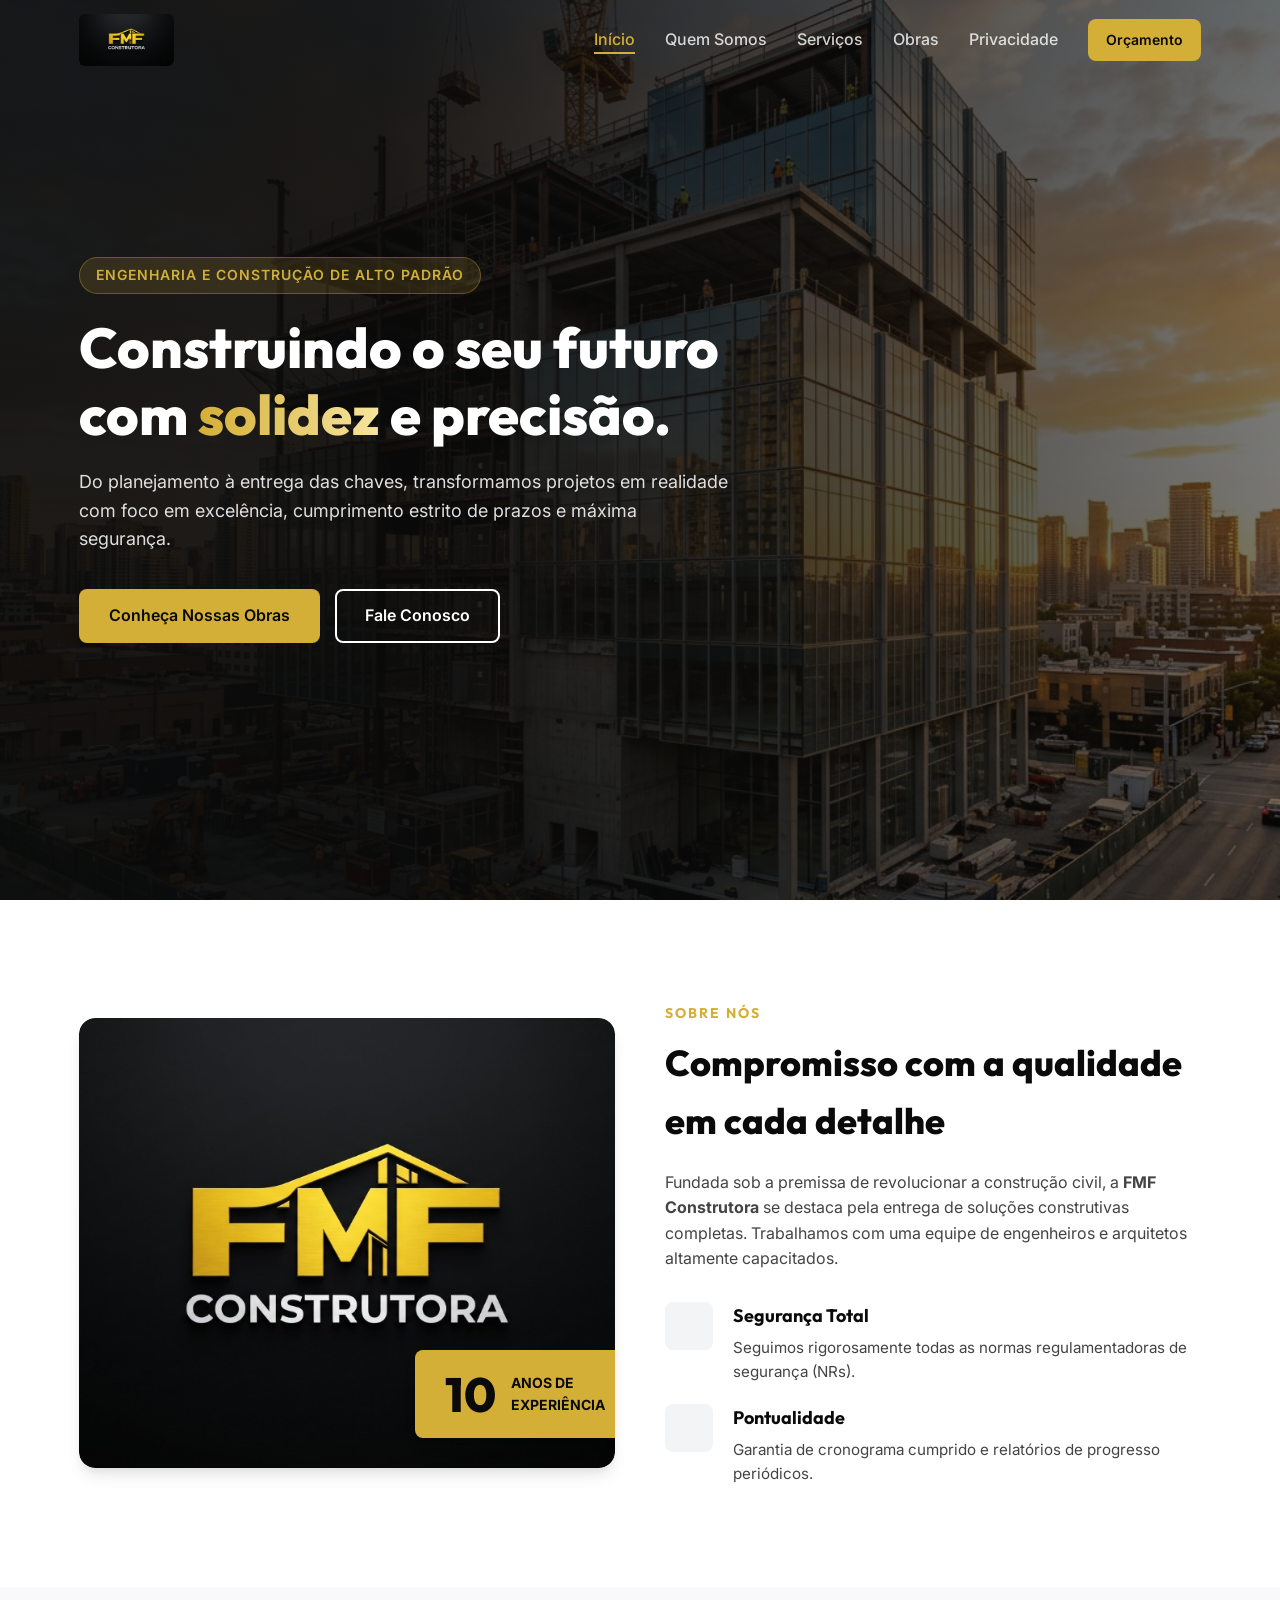
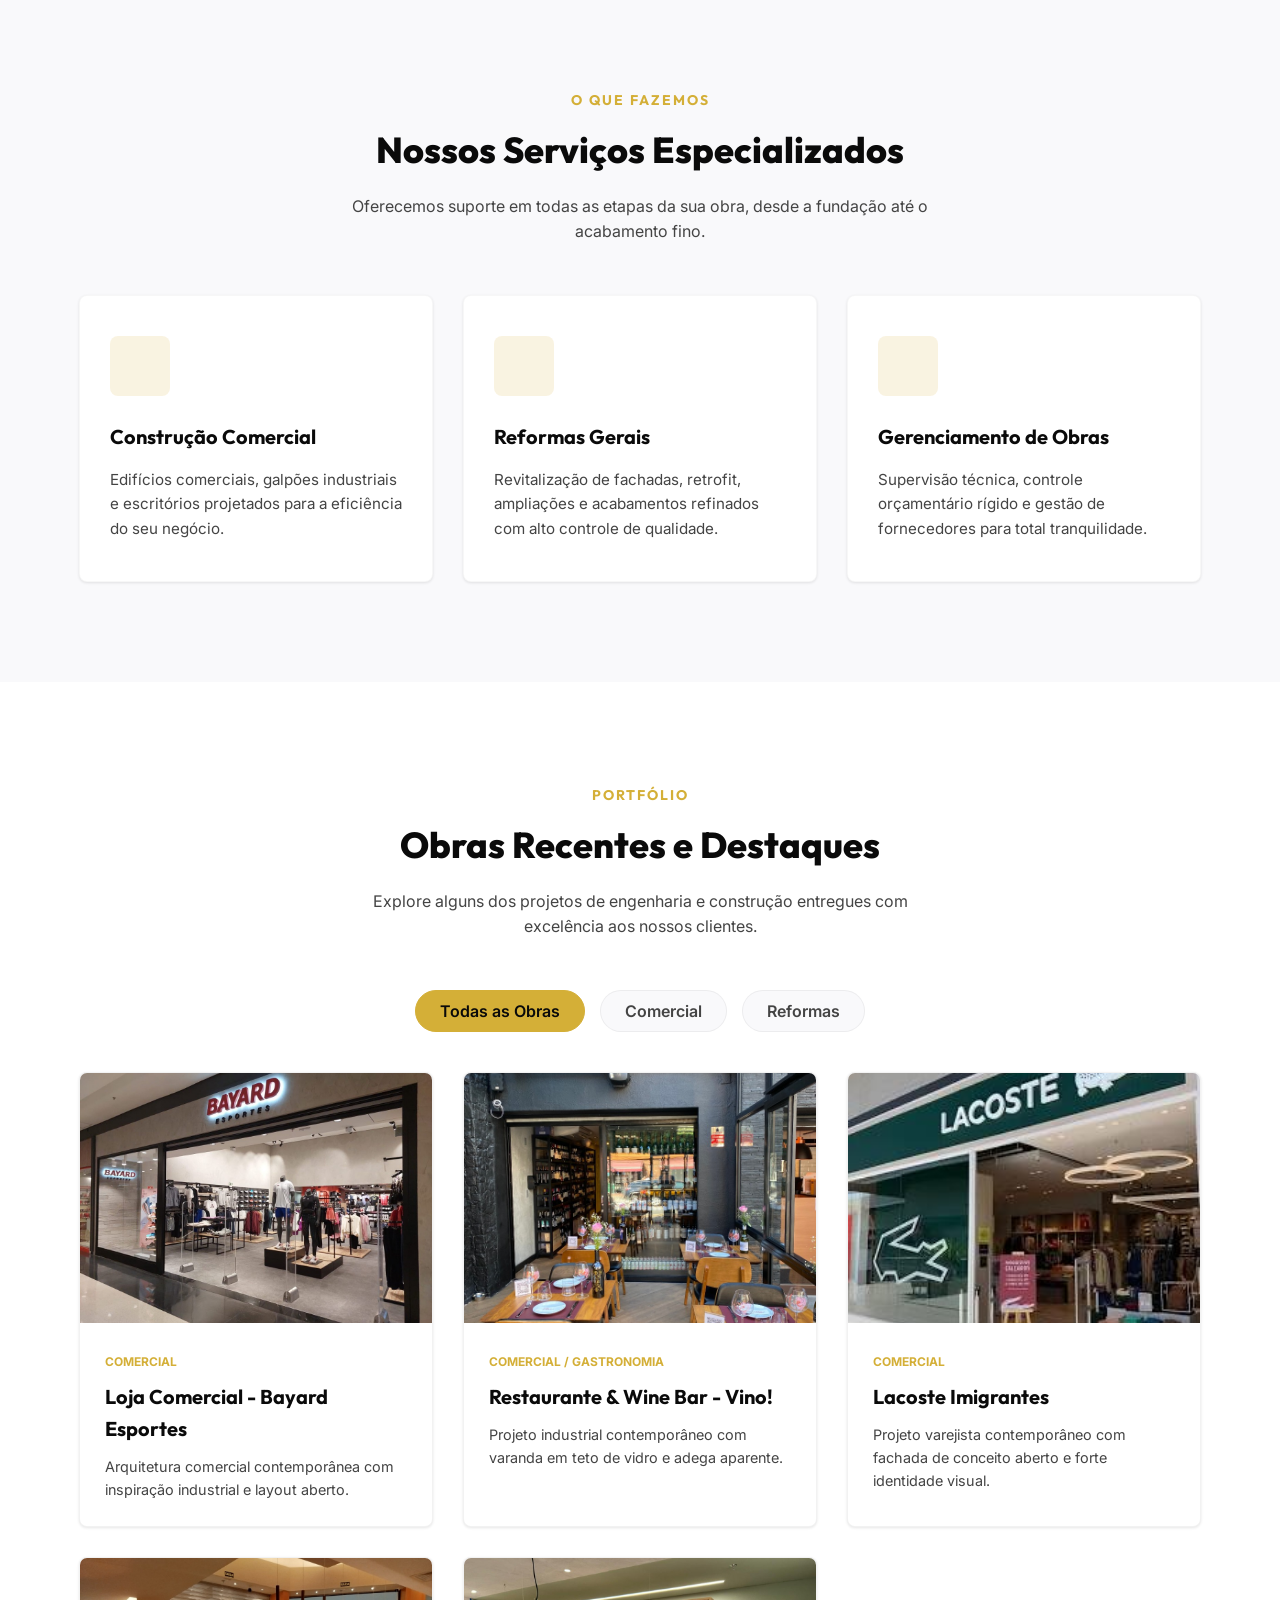
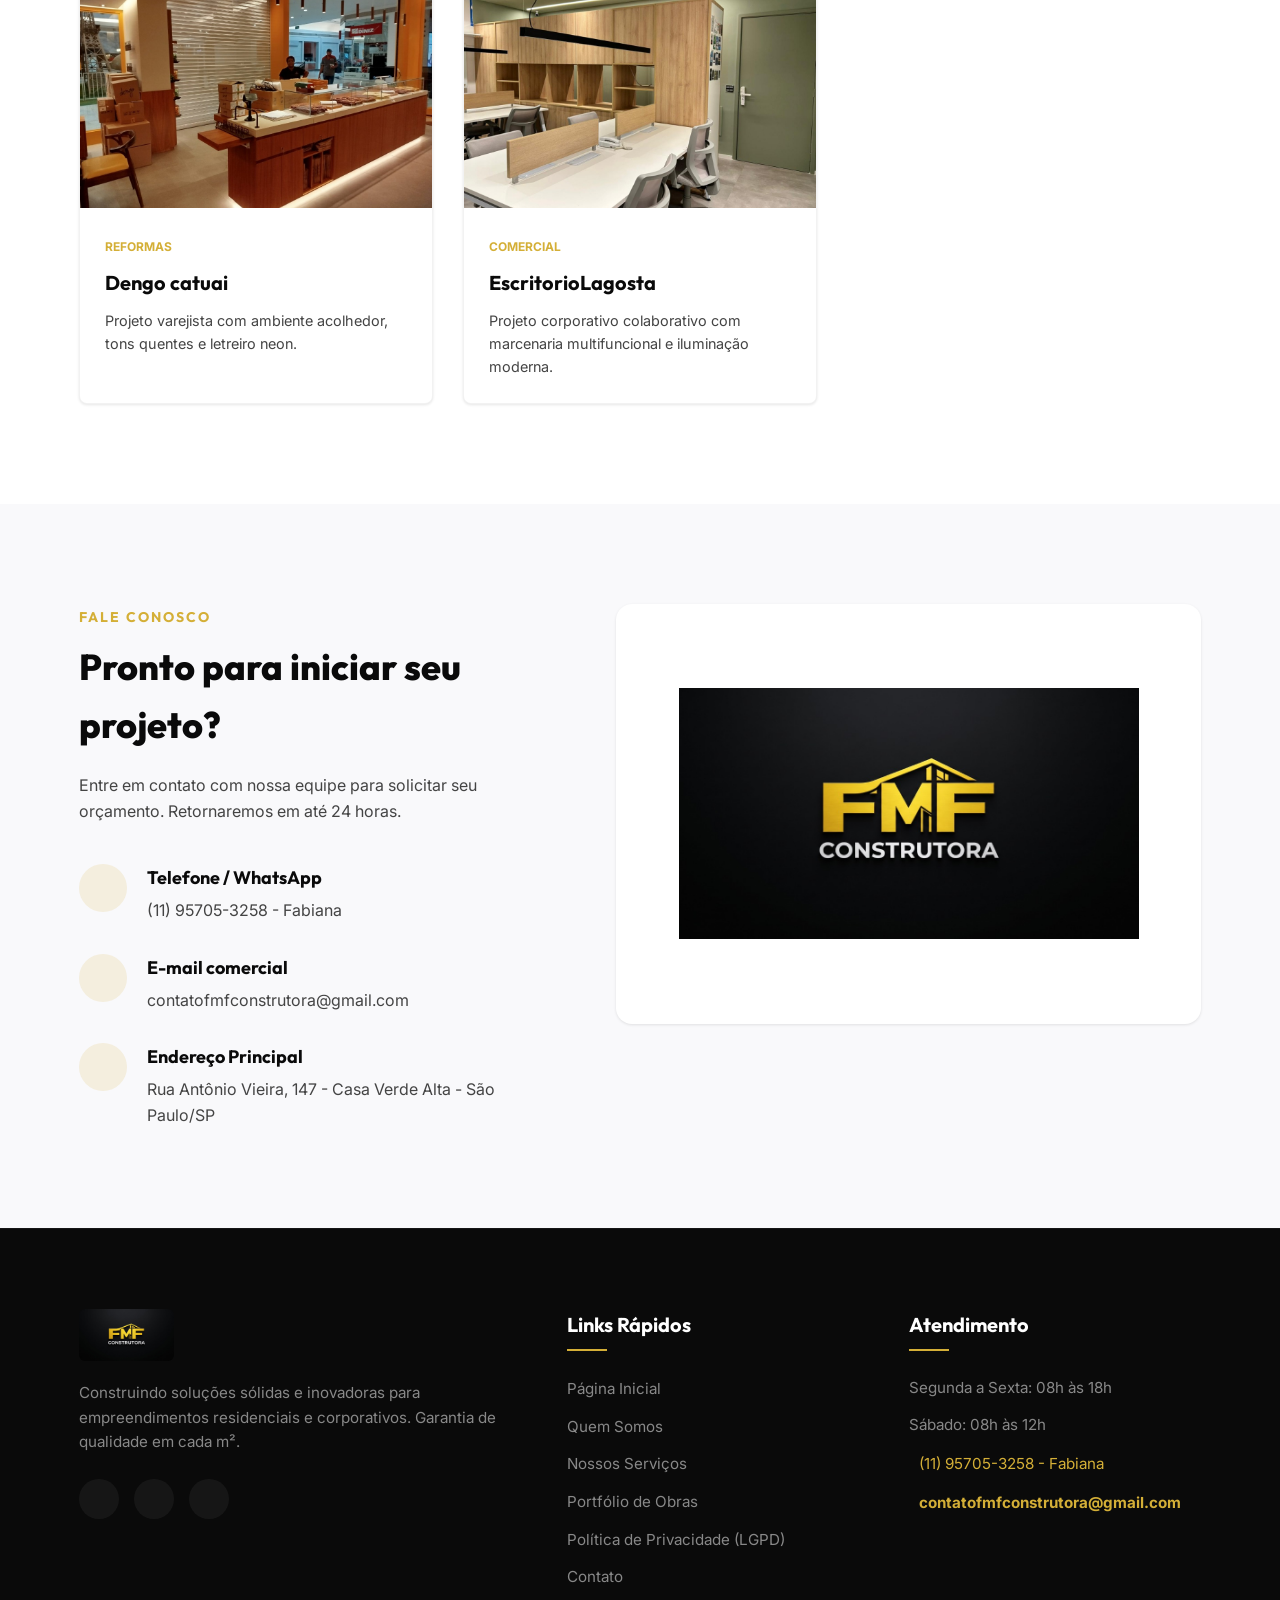
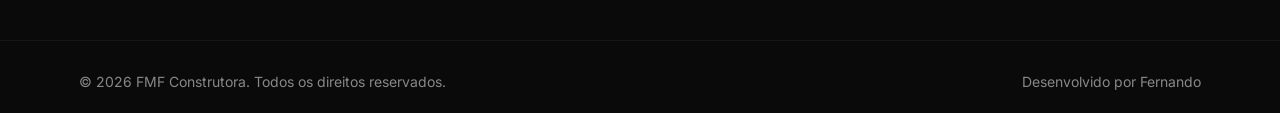
==== commit 02fb1e10: "Add files via upload" ====
--- a/index.html
+++ b/index.html
@@ -6,16 +6,16 @@
     <title>FMF Construtora | Projetando e Construindo o Futuro</title>
     
     <!-- Meta Tags para SEO -->
-    <meta name="description" content="A FMF Construtora Ã© referÃªncia em obras residenciais, comerciais e industriais. Garantimos qualidade, seguranÃ§a e cumprimento de prazos. Solicite um orÃ§amento.">
-    <meta name="keywords" content="construtora, engenharia, construÃ§Ã£o civil, reformas, projetos residenciais, obras comerciais, orÃ§amento de obras">
+    <meta name="description" content="A FMF Construtora é referência em obras residenciais, comerciais e industriais. Garantimos qualidade, segurança e cumprimento de prazos. Solicite um orçamento.">
+    <meta name="keywords" content="construtora, engenharia, construção civil, reformas, projetos residenciais, obras comerciais, orçamento de obras">
     <meta name="robots" content="index, follow">
     
-    <!-- Google Fonts: Outfit (TÃ­tulos) e Inter (Textos) -->
+    <!-- Google Fonts: Outfit (Títulos) e Inter (Textos) -->
     <link rel="preconnect" href="https://fonts.googleapis.com">
     <link rel="preconnect" href="https://fonts.gstatic.com" crossorigin>
     <link href="https://fonts.googleapis.com/css2?family=Inter:wght@300;400;500;600;700&family=Outfit:wght@400;500;600;700;800&display=swap" rel="stylesheet">
     
-    <!-- Lucide Icons (Ãcones minimalistas e modernos via CDN) -->
+    <!-- Lucide Icons (Ícones minimalistas e modernos via CDN) -->
     <script src="https://unpkg.com/lucide@latest"></script>
     
     <!-- Link para o CSS customizado -->
@@ -23,7 +23,7 @@
 </head>
 <body>
 
-    <!-- CABEÃ‡ALHO / NAVEGAÃ‡ÃƒO -->
+    <!-- CABEÇALHO / NAVEGAÇÃO -->
     <header class="main-header" id="header">
         <div class="container header-container">
             <a href="#" class="logo">
@@ -33,16 +33,16 @@
             <!-- Menu Desktop -->
             <nav class="nav-menu" id="nav-menu">
                 <ul>
-                    <li><a href="#inicio" class="nav-link active">InÃ­cio</a></li>
+                    <li><a href="#inicio" class="nav-link active">Início</a></li>
                     <li><a href="#sobre" class="nav-link">Quem Somos</a></li>
-                    <li><a href="#servicos" class="nav-link">ServiÃ§os</a></li>
+                    <li><a href="#servicos" class="nav-link">Serviços</a></li>
                     <li><a href="#portfolio" class="nav-link">Obras</a></li>
                     <li><a href="politica.html" class="nav-link">Privacidade</a></li>
-                    <li><a href="#contato" class="btn btn-primary btn-sm">OrÃ§amento</a></li>
+                    <li><a href="#contato" class="btn btn-primary btn-sm">Orçamento</a></li>
                 </ul>
             </nav>
             
-            <!-- BotÃ£o do Menu Mobile (HambÃºrguer) -->
+            <!-- Botão do Menu Mobile (Hambúrguer) -->
             <button class="menu-toggle" id="menu-toggle" aria-label="Abrir Menu">
                 <i data-lucide="menu" id="menu-icon"></i>
             </button>
@@ -51,41 +51,41 @@
 
     <main>
         
-        <!-- SEÃ‡ÃƒO HERO (BANNER PRINCIPAL) -->
+        <!-- SEÇÃO HERO (BANNER PRINCIPAL) -->
         <section class="hero-section" id="inicio">
             <div class="hero-overlay"></div>
             <div class="hero-glow"></div>
             <div class="container hero-container">
                 <div class="hero-content">
-                    <span class="hero-badge">Engenharia e ConstruÃ§Ã£o de Alto PadrÃ£o</span>
-                    <h1>Construindo o seu futuro com <span>solidez</span> e precisÃ£o.</h1>
-                    <p>Do planejamento Ã  entrega das chaves, transformamos projetos em realidade com foco em excelÃªncia, cumprimento estrito de prazos e mÃ¡xima seguranÃ§a.</p>
+                    <span class="hero-badge">Engenharia e Construção de Alto Padrão</span>
+                    <h1>Construindo o seu futuro com <span>solidez</span> e precisão.</h1>
+                    <p>Do planejamento à entrega das chaves, transformamos projetos em realidade com foco em excelência, cumprimento estrito de prazos e máxima segurança.</p>
                     <div class="hero-actions">
-                        <a href="#portfolio" class="btn btn-primary">ConheÃ§a Nossas Obras</a>
+                        <a href="#portfolio" class="btn btn-primary">Conheça Nossas Obras</a>
                         <a href="#contato" class="btn btn-outline">Fale Conosco</a>
                     </div>
                 </div>
             </div>
         </section>
 
-        <!-- SEÃ‡ÃƒO QUEM SOMOS (SOBRE) -->
+        <!-- SEÇÃO QUEM SOMOS (SOBRE) -->
         <section class="about-section" id="sobre">
             <div class="container about-container">
                 <div class="about-image-wrapper">
                     <!-- Detalhe decorativo com gradiente e borda flutuante -->
                     <div class="image-box">
-                        <img src="assets/sobre-img.jpg" alt="ConstruÃ§Ã£o Moderna da FMF Construtora">
+                        <img src="assets/sobre-img.jpg" alt="Construção Moderna da FMF Construtora">
                         <div class="experience-badge">
                             <span class="exp-number">10</span>
-                            <span class="exp-text">Anos de<br>ExperiÃªncia</span>
+                            <span class="exp-text">Anos de<br>Experiência</span>
                         </div>
                     </div>
                 </div>
                 
                 <div class="about-content">
-                    <span class="section-subtitle">Sobre NÃ³s</span>
+                    <span class="section-subtitle">Sobre Nós</span>
                     <h2>Compromisso com a qualidade em cada detalhe</h2>
-                    <p>Fundada sob a premissa de revolucionar a construÃ§Ã£o civil, a <strong>FMF Construtora</strong> se destaca pela entrega de soluÃ§Ãµes construtivas completas. Trabalhamos com uma equipe de engenheiros e arquitetos altamente capacitados.</p>
+                    <p>Fundada sob a premissa de revolucionar a construção civil, a <strong>FMF Construtora</strong> se destaca pela entrega de soluções construtivas completas. Trabalhamos com uma equipe de engenheiros e arquitetos altamente capacitados.</p>
                     
                     <div class="about-features">
                         <div class="feature-item">
@@ -93,8 +93,8 @@
                                 <i data-lucide="shield-check"></i>
                             </div>
                             <div>
-                                <h3>SeguranÃ§a Total</h3>
-                                <p>Seguimos rigorosamente todas as normas regulamentadoras de seguranÃ§a (NRs).</p>
+                                <h3>Segurança Total</h3>
+                                <p>Seguimos rigorosamente todas as normas regulamentadoras de segurança (NRs).</p>
                             </div>
                         </div>
                         <div class="feature-item">
@@ -103,7 +103,7 @@
                             </div>
                             <div>
                                 <h3>Pontualidade</h3>
-                                <p>Garantia de cronograma cumprido e relatÃ³rios de progresso periÃ³dicos.</p>
+                                <p>Garantia de cronograma cumprido e relatórios de progresso periódicos.</p>
                             </div>
                         </div>
                     </div>
@@ -112,53 +112,53 @@
         </section>
 
 
-        <!-- SEÃ‡ÃƒO SERVIÃ‡OS -->
+        <!-- SEÇÃO SERVIÇOS -->
         <section class="services-section" id="servicos">
             <div class="container">
                 <div class="section-header">
                     <span class="section-subtitle">O que fazemos</span>
-                    <h2>Nossos ServiÃ§os Especializados</h2>
-                    <p>Oferecemos suporte em todas as etapas da sua obra, desde a fundaÃ§Ã£o atÃ© o acabamento fino.</p>
+                    <h2>Nossos Serviços Especializados</h2>
+                    <p>Oferecemos suporte em todas as etapas da sua obra, desde a fundação até o acabamento fino.</p>
                 </div>
                 
                 <div class="services-grid">
-                    <!-- ServiÃ§o 1 (Comercial) -->
+                    <!-- Serviço 1 (Comercial) -->
                     <div class="service-card">
                         <div class="service-icon-box">
                             <i data-lucide="building-2"></i>
                         </div>
-                        <h3>ConstruÃ§Ã£o Comercial</h3>
-                        <p>EdifÃ­cios comerciais, galpÃµes industriais e escritÃ³rios projetados para a eficiÃªncia do seu negÃ³cio.</p>
-                    </div>
-                    
-                    <!-- ServiÃ§o 2 (Reformas) -->
+                        <h3>Construção Comercial</h3>
+                        <p>Edifícios comerciais, galpões industriais e escritórios projetados para a eficiência do seu negócio.</p>
+                    </div>
+                    
+                    <!-- Serviço 2 (Reformas) -->
                     <div class="service-card">
                         <div class="service-icon-box">
                             <i data-lucide="hammer"></i>
                         </div>
                         <h3>Reformas Gerais</h3>
-                        <p>RevitalizaÃ§Ã£o de fachadas, retrofit, ampliaÃ§Ãµes e acabamentos refinados com alto controle de qualidade.</p>
-                    </div>
-                    
-                    <!-- ServiÃ§o 3 (Gerenciamento) -->
+                        <p>Revitalização de fachadas, retrofit, ampliações e acabamentos refinados com alto controle de qualidade.</p>
+                    </div>
+                    
+                    <!-- Serviço 3 (Gerenciamento) -->
                     <div class="service-card">
                         <div class="service-icon-box">
                             <i data-lucide="drafting-compass"></i>
                         </div>
                         <h3>Gerenciamento de Obras</h3>
-                        <p>SupervisÃ£o tÃ©cnica, controle orÃ§amentÃ¡rio rÃ­gido e gestÃ£o de fornecedores para total tranquilidade.</p>
+                        <p>Supervisão técnica, controle orçamentário rígido e gestão de fornecedores para total tranquilidade.</p>
                     </div>
                 </div>
             </div>
         </section>
 
-        <!-- SEÃ‡ÃƒO PORTFÃ“LIO (GALERIA DE OBRAS) -->
+        <!-- SEÇÃO PORTFÓLIO (GALERIA DE OBRAS) -->
         <section class="portfolio-section" id="portfolio">
             <div class="container">
                 <div class="section-header">
-                    <span class="section-subtitle">PortfÃ³lio</span>
+                    <span class="section-subtitle">Portfólio</span>
                     <h2>Obras Recentes e Destaques</h2>
-                    <p>Explore alguns dos projetos de engenharia e construÃ§Ã£o entregues com excelÃªncia aos nossos clientes.</p>
+                    <p>Explore alguns dos projetos de engenharia e construção entregues com excelência aos nossos clientes.</p>
                 </div>
                 
                 <!-- Filtros de Obras -->
@@ -174,7 +174,7 @@
                     <div class="portfolio-card" data-category="comercial"
                          data-title="Loja Comercial - Bayard Esportes"
                          data-tag="Comercial"
-                         data-desc="A arquitetura comercial da loja adota um estilo contemporÃ¢neo de inspiraÃ§Ã£o industrial, destacando-se por paredes com acabamento em cimento queimado e piso cinza uniforme. O mobiliÃ¡rio mescla estruturas metÃ¡licas pretas e detalhes em madeira clara, complementado por um layout aberto com corredores amplos e expositores de baixa altura. A iluminaÃ§Ã£o tÃ©cnica em trilhos com spots direcionÃ¡veis valoriza os produtos, enquanto a fachada totalmente aberta integra o interior ao corredor do centro comercial."
+                         data-desc="A arquitetura comercial da loja adota um estilo contemporâneo de inspiração industrial, destacando-se por paredes com acabamento em cimento queimado e piso cinza uniforme. O mobiliário mescla estruturas metálicas pretas e detalhes em madeira clara, complementado por um layout aberto com corredores amplos e expositores de baixa altura. A iluminação técnica em trilhos com spots direcionáveis valoriza os produtos, enquanto a fachada totalmente aberta integra o interior ao corredor do centro comercial."
                          data-images='["assets/bayard-fachada.jpg","assets/bayard-interior-1.jpg","assets/bayard-interior-2.jpg"]'>
                         <div class="portfolio-img-box">
                             <img src="assets/bayard-fachada.jpg" alt="Loja Comercial - Bayard Esportes">
@@ -185,7 +185,7 @@
                         <div class="portfolio-info">
                             <span class="category-tag">Comercial</span>
                             <h3>Loja Comercial - Bayard Esportes</h3>
-                            <p>Arquitetura comercial contemporÃ¢nea com inspiraÃ§Ã£o industrial e layout aberto.</p>
+                            <p>Arquitetura comercial contemporânea com inspiração industrial e layout aberto.</p>
                         </div>
                     </div>
                     
@@ -193,7 +193,7 @@
                     <div class="portfolio-card" data-category="comercial"
                          data-title="Restaurante & Wine Bar - Vino!"
                          data-tag="Comercial / Gastronomia"
-                         data-desc="O projeto industrial contemporÃ¢neo destaca-se pela varanda com teto de vidro e estrutura metÃ¡lica preta, integrando o interior Ã  rua. O piso de madeira em espinha de peixe e as paredes em cimento queimado aquecem o ambiente. O layout otimiza o salÃ£o estreito com um longo sofÃ¡ contÃ­nuo de couro, enquanto a adega aparente e um pequeno jardim vertical unem perfeitamente funcionalidade e estÃ©tica."
+                         data-desc="O projeto industrial contemporâneo destaca-se pela varanda com teto de vidro e estrutura metálica preta, integrando o interior à rua. O piso de madeira em espinha de peixe e as paredes em cimento queimado aquecem o ambiente. O layout otimiza o salão estreito com um longo sofá contínuo de couro, enquanto a adega aparente e um pequeno jardim vertical unem perfeitamente funcionalidade e estética."
                          data-images='["assets/vino-varanda.jpg","assets/vino-entrada.jpg","assets/vino-interior-sofa.jpg","assets/vino-varanda-mesas.jpg"]'>
                         <div class="portfolio-img-box">
                             <img src="assets/vino-varanda.jpg" alt="Restaurante & Wine Bar - Vino!">
@@ -204,7 +204,7 @@
                         <div class="portfolio-info">
                             <span class="category-tag">Comercial / Gastronomia</span>
                             <h3>Restaurante & Wine Bar - Vino!</h3>
-                            <p>Projeto industrial contemporÃ¢neo com varanda em teto de vidro e adega aparente.</p>
+                            <p>Projeto industrial contemporâneo com varanda em teto de vidro e adega aparente.</p>
                         </div>
                     </div>
                     
@@ -212,7 +212,7 @@
                     <div class="portfolio-card" data-category="comercial"
                          data-title="Lacoste Imigrantes"
                          data-tag="Comercial"
-                         data-desc="O projeto varejista contemporÃ¢neo da loja prioriza a visibilidade com uma fachada de conceito aberto e amplas vitrines de vidro. O interior moderno destaca a forte identidade visual da marca atravÃ©s de um layout organizado, luminÃ¡rias circulares pendentes e um grande logotipo estilizado do crocodilo aplicado na parede."
+                         data-desc="O projeto varejista contemporâneo da loja prioriza a visibilidade com uma fachada de conceito aberto e amplas vitrines de vidro. O interior moderno destaca a forte identidade visual da marca através de um layout organizado, luminárias circulares pendentes e um grande logotipo estilizado do crocodilo aplicado na parede."
                          data-images='["assets/lacoste-1.jpg","assets/lacoste-2.jpg"]'>
                         <div class="portfolio-img-box">
                             <img src="assets/lacoste-1.jpg" alt="Lacoste Imigrantes">
@@ -223,7 +223,7 @@
                         <div class="portfolio-info">
                             <span class="category-tag">Comercial</span>
                             <h3>Lacoste Imigrantes</h3>
-                            <p>Projeto varejista contemporÃ¢neo com fachada de conceito aberto e forte identidade visual.</p>
+                            <p>Projeto varejista contemporâneo com fachada de conceito aberto e forte identidade visual.</p>
                         </div>
                     </div>
                     
@@ -231,7 +231,7 @@
                     <div class="portfolio-card" data-category="reformas"
                          data-title="Dengo catuai"
                          data-tag="Reformas"
-                         data-desc="O projeto varejista cria um ambiente acolhedor com sua fachada em tons quentes, detalhes em madeira e letreiro neon. No interior, o layout otimiza o espaÃ§o atravÃ©s de um prÃ¡tico balcÃ£o central em ilha e amplas estantes de madeira, equilibrando o design contemporÃ¢neo com toques artesanais, como a luminÃ¡ria rÃºstica pendente."
+                         data-desc="O projeto varejista cria um ambiente acolhedor com sua fachada em tons quentes, detalhes em madeira e letreiro neon. No interior, o layout otimiza o espaço através de um prático balcão central em ilha e amplas estantes de madeira, equilibrando o design contemporâneo com toques artesanais, como a luminária rústica pendente."
                          data-images='["assets/dengo-1.jpg","assets/dengo-2.jpg","assets/dengo-3.jpg","assets/dengo-4.jpg"]'>
                         <div class="portfolio-img-box">
                             <img src="assets/dengo-1.jpg" alt="Dengo catuai">
@@ -250,7 +250,7 @@
                     <div class="portfolio-card" data-category="comercial"
                          data-title="EscritorioLagosta"
                          data-tag="Comercial"
-                         data-desc="O projeto corporativo contemporÃ¢neo une funcionalidade e estilo em um layout colaborativo. A paleta em verde suave, branco e piso de cimento queimado Ã© aquecida pela ampla marcenaria em madeira clara. O grande destaque Ã© um mÃ³vel multifuncional inteligente que atua como divisÃ³ria, armÃ¡rio e copa compacta. EstaÃ§Ãµes de trabalho ergonÃ´micas e uma iluminaÃ§Ã£o moderna, com pendentes lineares e LEDs, completam o ambiente."
+                         data-desc="O projeto corporativo contemporâneo une funcionalidade e estilo em um layout colaborativo. A paleta em verde suave, branco e piso de cimento queimado é aquecida pela ampla marcenaria em madeira clara. O grande destaque é um móvel multifuncional inteligente que atua como divisória, armário e copa compacta. Estações de trabalho ergonômicas e uma iluminação moderna, com pendentes lineares e LEDs, completam o ambiente."
                          data-images='["assets/lagosta-1.jpg","assets/lagosta-2.jpg","assets/lagosta-3.jpg","assets/lagosta-4.jpg","assets/lagosta-5.jpg"]'>
                         <div class="portfolio-img-box">
                             <img src="assets/lagosta-1.jpg" alt="EscritorioLagosta">
@@ -261,19 +261,19 @@
                         <div class="portfolio-info">
                             <span class="category-tag">Comercial</span>
                             <h3>EscritorioLagosta</h3>
-                            <p>Projeto corporativo colaborativo com marcenaria multifuncional e iluminaÃ§Ã£o moderna.</p>
+                            <p>Projeto corporativo colaborativo com marcenaria multifuncional e iluminação moderna.</p>
                         </div>
                     </div>
                 </div>
             </div>
         </section>
-        <!-- SEÃ‡ÃƒO ORÃ‡AMENTO / CONTATO -->
+        <!-- SEÇÃO ORÇAMENTO / CONTATO -->
         <section class="contact-section" id="contato">
             <div class="container contact-container">
                 <div class="contact-info-panel">
                     <span class="section-subtitle">Fale Conosco</span>
                     <h2>Pronto para iniciar seu projeto?</h2>
-                    <p>Entre em contato com nossa equipe para solicitar seu orÃ§amento. Retornaremos em atÃ© 24 horas.</p>
+                    <p>Entre em contato com nossa equipe para solicitar seu orçamento. Retornaremos em até 24 horas.</p>
                     
                     <div class="contact-details">
                         <div class="contact-detail-item">
@@ -293,8 +293,8 @@
                         <div class="contact-detail-item">
                             <div class="detail-icon"><i data-lucide="map-pin"></i></div>
                             <div>
-                                <h4>EndereÃ§o Principal</h4>
-                                <p>Rua AntÃ´nio Vieira, 147 - Casa Verde Alta - SÃ£o Paulo/SP</p>
+                                <h4>Endereço Principal</h4>
+                                <p>Rua Antônio Vieira, 147 - Casa Verde Alta - São Paulo/SP</p>
                             </div>
                         </div>
                     </div>
@@ -307,14 +307,14 @@
         
     </main>
 
-    <!-- RODAPÃ‰ (FOOTER) -->
+    <!-- RODAPÉ (FOOTER) -->
     <footer class="main-footer">
         <div class="container footer-grid">
             <div class="footer-col brand-col">
                 <a href="#" class="logo">
                     <img src="assets/logo-fmf.jpg" class="logo-img" alt="FMF Construtora">
                 </a>
-                <p>Construindo soluÃ§Ãµes sÃ³lidas e inovadoras para empreendimentos residenciais e corporativos. Garantia de qualidade em cada mÂ².</p>
+                <p>Construindo soluções sólidas e inovadoras para empreendimentos residenciais e corporativos. Garantia de qualidade em cada m².</p>
                 <div class="social-links">
                     <a href="#" aria-label="Facebook"><i data-lucide="facebook"></i></a>
                     <a href="#" aria-label="Instagram"><i data-lucide="instagram"></i></a>
@@ -323,21 +323,21 @@
             </div>
             
             <div class="footer-col links-col">
-                <h3>Links RÃ¡pidos</h3>
+                <h3>Links Rápidos</h3>
                 <ul>
-                    <li><a href="#inicio">PÃ¡gina Inicial</a></li>
+                    <li><a href="#inicio">Página Inicial</a></li>
                     <li><a href="#sobre">Quem Somos</a></li>
-                    <li><a href="#servicos">Nossos ServiÃ§os</a></li>
-                    <li><a href="#portfolio">PortfÃ³lio de Obras</a></li>
-                    <li><a href="politica.html">PolÃ­tica de Privacidade (LGPD)</a></li>
+                    <li><a href="#servicos">Nossos Serviços</a></li>
+                    <li><a href="#portfolio">Portfólio de Obras</a></li>
+                    <li><a href="politica.html">Política de Privacidade (LGPD)</a></li>
                     <li><a href="#contato">Contato</a></li>
                 </ul>
             </div>
             
             <div class="footer-col contact-col">
                 <h3>Atendimento</h3>
-                <p>Segunda a Sexta: 08h Ã s 18h</p>
-                <p>SÃ¡bado: 08h Ã s 12h</p>
+                <p>Segunda a Sexta: 08h às 18h</p>
+                <p>Sábado: 08h às 12h</p>
                 <p class="highlight-info"><i data-lucide="phone"></i> <a class="contact-phone whatsapp-link" href="https://wa.link/6rpssf">(11) 95705-3258 - Fabiana</a></p>
                 <p class="highlight-info"><i data-lucide="mail"></i> contatofmfconstrutora@gmail.com</p>
             </div>
@@ -351,26 +351,26 @@
         </div>
     </footer>
 
-    <!-- NotificaÃ§Ã£o Flutuante (Toast) para envio do formulÃ¡rio -->
+    <!-- Notificação Flutuante (Toast) para envio do formulário -->
     <div id="toast" class="toast">
         <div class="toast-content">
             <i data-lucide="check-circle" class="toast-icon"></i>
             <div class="toast-message">
-                <h4>SolicitaÃ§Ã£o Enviada!</h4>
+                <h4>Solicitação Enviada!</h4>
                 <p>Retornaremos o contato em breve.</p>
             </div>
         </div>
     </div>
 
-    <!-- MODAL DE DETALHES DO PROJETO (PORTFÃ“LIO) -->
+    <!-- MODAL DE DETALHES DO PROJETO (PORTFÓLIO) -->
     <div id="project-modal" class="modal-overlay" aria-hidden="true">
         <div class="modal-card">
-            <!-- 1. BotÃ£o Fechar (X) -->
+            <!-- 1. Botão Fechar (X) -->
             <button class="modal-close" id="modal-close" aria-label="Fechar Modal">
                 <i data-lucide="x"></i>
             </button>
             
-            <!-- 2. CabeÃ§alho / TÃ­tulo do Projeto -->
+            <!-- 2. Cabeçalho / Título do Projeto -->
             <div class="modal-header">
                 <span id="modal-category" class="category-tag"></span>
                 <h2 id="modal-title"></h2>
@@ -384,20 +384,20 @@
                 <div class="carousel-slide-wrapper">
                     <img id="carousel-img" src="" alt="Foto do Projeto">
                 </div>
-                <button class="carousel-btn carousel-next" id="carousel-next" aria-label="PrÃ³xima Foto">
+                <button class="carousel-btn carousel-next" id="carousel-next" aria-label="Próxima Foto">
                     <i data-lucide="chevron-right"></i>
                 </button>
                 <div id="carousel-dots" class="carousel-dots"></div>
             </div>
             
-            <!-- 4. DescriÃ§Ã£o do Projeto -->
+            <!-- 4. Descrição do Projeto -->
             <div class="modal-body">
                 <p id="modal-description"></p>
             </div>
         </div>
     </div>
 
-    <!-- InicializaÃ§Ã£o dos Ã­cones do Lucide no final do arquivo -->
+    <!-- Inicialização dos ícones do Lucide no final do arquivo -->
     <script>
         lucide.createIcons();
     </script>
